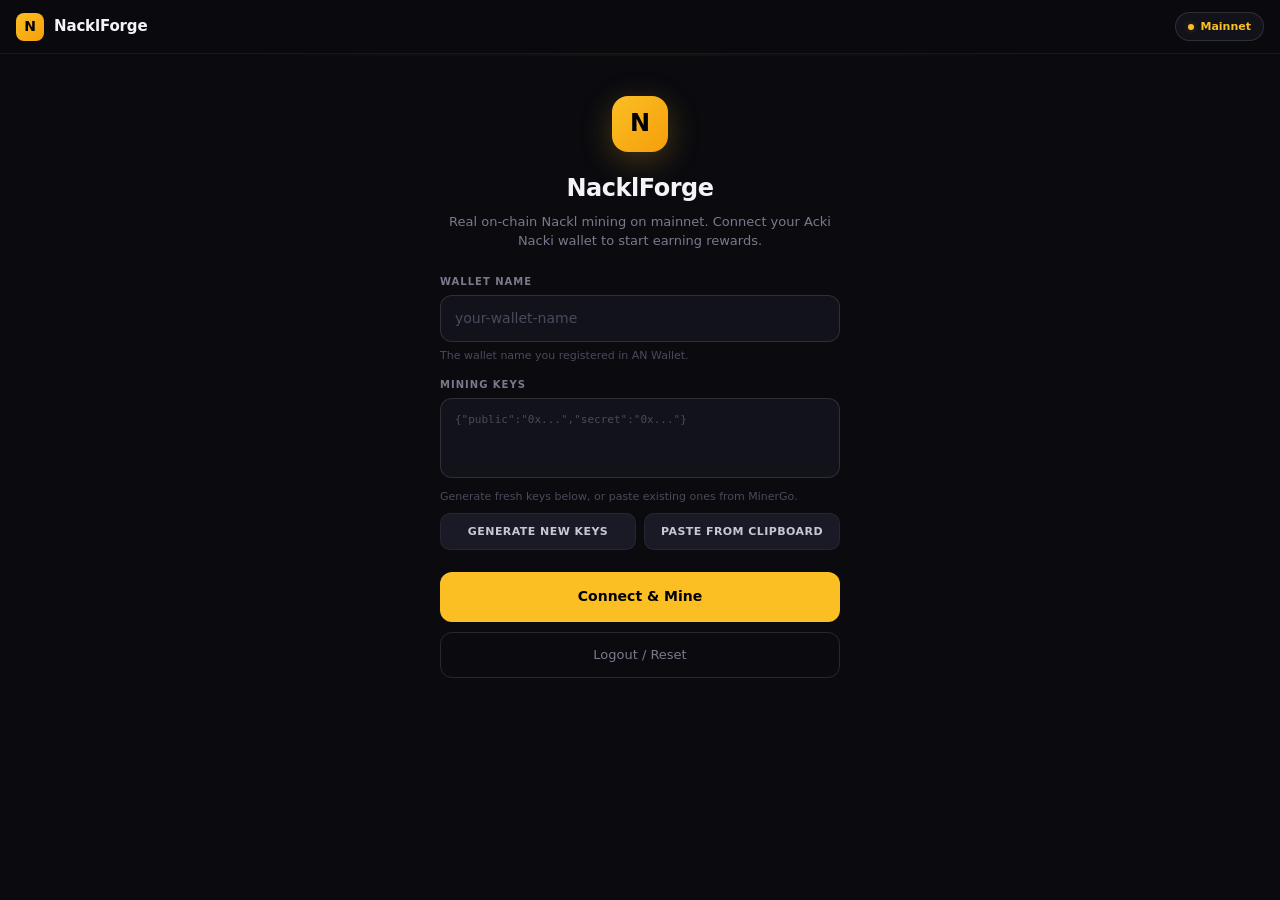
==== apk_src/assets/index.html @ c1b36e05 "93a80e02-2e5c-404c-8b2e-5132e2e7c478" ====
<!doctype html>
<html lang="en">
<head>
<meta charset="utf-8">
<meta name="viewport" content="width=device-width,initial-scale=1,maximum-scale=1,user-scalable=no,viewport-fit=cover">
<meta name="theme-color" content="#0a0a0f">
<meta name="color-scheme" content="dark">
<title>NacklForge</title>
<style>
*{margin:0;padding:0;box-sizing:border-box;-webkit-tap-highlight-color:transparent}
:root{
--bg:#0a0a0f;--elev:#12121a;--elev2:#1a1a26;
--bd:rgba(255,255,255,.06);--bd2:rgba(255,255,255,.12);
--fg:#f4f4f8;--fg2:#c8c8d4;--mt:#7a7a8c;--dim:#4a4a5c;
--ac:#fbbf24;--acg:rgba(251,191,36,.25);
--ok:#34d399;--okg:rgba(52,211,153,.25);
--err:#f87171;--inf:#60a5fa
}
html,body{background:var(--bg);color:var(--fg);font:14px/1.4 -apple-system,BlinkMacSystemFont,"SF Pro Display","Segoe UI",system-ui,sans-serif;min-height:100vh;-webkit-font-smoothing:antialiased;font-variant-numeric:tabular-nums;user-select:none;-webkit-user-select:none;overscroll-behavior:none}
body{background:radial-gradient(ellipse at top,rgba(251,191,36,.04) 0%,transparent 50%),var(--bg)}
button,input,textarea{font:inherit;color:inherit}
button{cursor:pointer;border:none;background:none}
.hdr{position:sticky;top:0;z-index:30;display:flex;align-items:center;justify-content:space-between;padding:max(env(safe-area-inset-top),12px) 16px 12px;background:rgba(10,10,15,.85);backdrop-filter:blur(20px);-webkit-backdrop-filter:blur(20px);border-bottom:1px solid var(--bd)}
.brand{display:flex;align-items:center;gap:10px}
.bm{width:28px;height:28px;border-radius:8px;background:linear-gradient(135deg,#fbbf24,#f59e0b);display:flex;align-items:center;justify-content:center;font-weight:800;color:#000;font-size:14px}
.bn{font-weight:600;font-size:15px;letter-spacing:-.01em}
.netpill{display:flex;align-items:center;gap:6px;padding:6px 12px;background:var(--elev);border:1px solid var(--bd2);border-radius:999px;font-size:11px;font-weight:600;color:var(--ac)}
.netpill::before{content:'';width:6px;height:6px;border-radius:50%;background:var(--ac);box-shadow:0 0 6px var(--acg)}
main{max-width:480px;margin:0 auto;padding:20px 16px 120px}
.card{background:var(--elev);border:1px solid var(--bd);border-radius:20px;padding:20px;margin-bottom:16px}
.lbl{font-size:10px;text-transform:uppercase;letter-spacing:.12em;color:var(--mt);font-weight:600;margin-bottom:8px}
.bal{display:flex;align-items:baseline;gap:6px}
.bv{font-size:40px;font-weight:700;letter-spacing:-.03em;line-height:1}
.bu{font-size:14px;color:var(--mt);font-weight:600}
.meta{display:flex;gap:16px;margin-top:14px}
.mi{display:flex;flex-direction:column;gap:2px}
.ml{color:var(--dim);font-size:9px;text-transform:uppercase;letter-spacing:.08em;font-weight:600}
.mv{color:var(--fg2);font-weight:600;font-size:12px}
.sc{display:flex;align-items:center;gap:16px}
.si{width:12px;height:12px;border-radius:50%;background:var(--dim);flex-shrink:0;position:relative}
.si.on{background:var(--ok);box-shadow:0 0 12px var(--okg)}
.si.on::after{content:'';position:absolute;inset:-4px;border-radius:50%;border:2px solid var(--ok);opacity:.4;animation:pulse 1.6s ease-out infinite}
.si.err{background:var(--err)}
@keyframes pulse{0%{transform:scale(.8);opacity:.6}100%{transform:scale(1.8);opacity:0}}
.st{flex:1}
.sl{font-size:10px;text-transform:uppercase;letter-spacing:.1em;color:var(--mt);font-weight:600}
.sd{font-size:14px;font-weight:600;margin-top:2px}
.ps{margin-bottom:16px}
.ps:last-child{margin-bottom:0}
.ph{display:flex;justify-content:space-between;align-items:baseline;margin-bottom:8px}
.pt{font-size:11px;font-weight:600;color:var(--fg2);text-transform:uppercase;letter-spacing:.06em}
.pv{font-size:11px;color:var(--mt);font-weight:500}
.pv b{color:var(--fg);font-weight:600}
.pb{height:6px;background:var(--elev2);border-radius:999px;overflow:hidden}
.pf{height:100%;border-radius:999px;transition:width .4s cubic-bezier(.4,0,.2,1);width:0%}
.pf.amber{background:linear-gradient(90deg,var(--ac),#f59e0b)}
.pf.green{background:linear-gradient(90deg,var(--ok),#10b981)}
.pf.blue{background:linear-gradient(90deg,var(--inf),#3b82f6)}
.ctl{display:flex;gap:10px}
.btn{flex:1;padding:16px;border-radius:14px;font-size:14px;font-weight:600;letter-spacing:.02em;transition:all .15s;text-align:center}
.btn-p{background:var(--ac);color:#000}
.btn-p:active{transform:scale(.97);background:#f59e0b}
.btn-p:disabled{background:var(--elev2);color:var(--dim);cursor:not-allowed}
.btn-d{background:rgba(248,113,113,.15);color:var(--err);border:1px solid rgba(248,113,113,.3)}
.btn-d:active{transform:scale(.97)}
.btn-g{background:var(--elev);color:var(--fg2);border:1px solid var(--bd2)}
.btn-g:active{transform:scale(.97);background:var(--elev2)}
.btn-g.on{background:rgba(96,165,250,.15);color:var(--inf);border-color:rgba(96,165,250,.3)}
.btn-g:disabled{opacity:.5;cursor:not-allowed}
.log{margin-top:16px}
.loghdr{display:flex;justify-content:space-between;align-items:center;margin-bottom:12px}
.logt{font-size:10px;text-transform:uppercase;letter-spacing:.1em;color:var(--mt);font-weight:600}
.logc{font-size:11px;color:var(--dim);padding:4px 8px}
.logl{max-height:180px;overflow-y:auto;font:11px/1.6 "SF Mono","JetBrains Mono",ui-monospace,monospace;-webkit-overflow-scrolling:touch}
.logl::-webkit-scrollbar{width:3px}
.logl::-webkit-scrollbar-thumb{background:var(--bd2);border-radius:2px}
.le{display:flex;gap:8px;padding:2px 0}
.lt{color:var(--dim);flex-shrink:0}
.lm{color:var(--fg2);word-break:break-word}
.lm.info{color:var(--inf)}
.lm.ok{color:var(--ok)}
.lm.warn{color:var(--ac)}
.lm.err{color:var(--err)}
.ov{position:fixed;left:0;right:0;bottom:0;top:56px;z-index:100;background:var(--bg);display:flex;align-items:flex-start;justify-content:center;padding:20px;overflow-y:auto}
.ov.hidden{display:none}
.ovc{width:100%;max-width:400px;padding:20px 0}
.ovl{width:56px;height:56px;border-radius:16px;background:linear-gradient(135deg,#fbbf24,#f59e0b);display:flex;align-items:center;justify-content:center;margin:0 auto 20px;font-weight:800;color:#000;font-size:24px;box-shadow:0 8px 32px var(--acg)}
.ovt{font-size:24px;font-weight:700;text-align:center;letter-spacing:-.02em;margin-bottom:6px}
.ovd{font-size:13px;color:var(--mt);text-align:center;line-height:1.5;margin-bottom:24px;padding:0 8px}
.f{margin-bottom:14px}
.fl{display:block;font-size:10px;text-transform:uppercase;letter-spacing:.1em;color:var(--mt);font-weight:600;margin-bottom:6px}
.fi{width:100%;background:var(--elev);border:1px solid var(--bd2);border-radius:12px;padding:13px 14px;color:var(--fg);font-size:14px;transition:border-color .2s}
.fi:focus{outline:none;border-color:var(--ac)}
.fi::placeholder{color:var(--dim)}
textarea.fi{min-height:80px;resize:none;font:11px/1.5 "SF Mono",ui-monospace,monospace}
.fh{font-size:11px;color:var(--dim);margin-top:6px;line-height:1.4}
.ka{display:flex;gap:8px;margin-top:8px}
.ka button{flex:1;padding:10px;background:var(--elev2);color:var(--fg2);border:1px solid var(--bd);border-radius:10px;font-size:11px;font-weight:600;text-transform:uppercase;letter-spacing:.04em}
.ka button:active{background:var(--elev)}
.bcn{width:100%;padding:15px;background:var(--ac);color:#000;border-radius:12px;font-size:14px;font-weight:600;margin-top:8px}
.bcn:active{transform:scale(.98)}
.bcn:disabled{background:var(--elev2);color:var(--dim)}
.bsn{width:100%;padding:13px;background:transparent;color:var(--mt);border:1px solid var(--bd2);border-radius:12px;font-size:13px;font-weight:500;margin-top:10px}
.bsn:active{background:var(--elev)}
.toast{position:fixed;bottom:110px;left:50%;transform:translateX(-50%);background:var(--elev2);border:1px solid var(--bd2);color:var(--fg);padding:12px 20px;border-radius:12px;font-size:13px;font-weight:500;z-index:200;box-shadow:0 8px 32px rgba(0,0,0,.5);animation:ti .3s ease-out,to .3s ease-in 2.7s forwards;max-width:90vw;text-align:center}
.toast.ok{border-color:rgba(52,211,153,.4);color:var(--ok)}
.toast.err{border-color:rgba(248,113,113,.4);color:var(--err)}
@keyframes ti{from{opacity:0;transform:translate(-50%,20px)}to{opacity:1;transform:translate(-50%,0)}}
@keyframes to{to{opacity:0;transform:translate(-50%,-20px)}}
.sp{display:inline-block;width:14px;height:14px;border:2px solid rgba(0,0,0,.2);border-top-color:#000;border-radius:50%;animation:spin .8s linear infinite;vertical-align:middle;margin-right:6px}
.sp.l{border-color:rgba(255,255,255,.2);border-top-color:var(--fg)}
@keyframes spin{to{transform:rotate(360deg)}}
.hidden{display:none!important}
.modal{position:fixed;inset:0;z-index:150;background:rgba(0,0,0,.7);backdrop-filter:blur(8px);-webkit-backdrop-filter:blur(8px);display:flex;align-items:center;justify-content:center;padding:20px}
.mc{background:var(--elev);border:1px solid var(--bd2);border-radius:20px;padding:24px;width:100%;max-width:360px;text-align:center}
.mt{font-size:18px;font-weight:700;margin-bottom:8px}
.md{font-size:13px;color:var(--mt);line-height:1.5;margin-bottom:16px}
.ml2{background:var(--elev2);border:1px dashed var(--bd2);border-radius:10px;padding:12px;font:10px/1.5 "SF Mono",ui-monospace,monospace;color:var(--fg2);word-break:break-all;margin-bottom:16px;max-height:100px;overflow-y:auto}
.ma{display:flex;gap:8px}
.ma button{flex:1;padding:12px;border-radius:10px;font-size:13px;font-weight:600}
.ma .p{background:var(--ac);color:#000}
.ma .s{background:var(--elev2);color:var(--fg2);border:1px solid var(--bd)}
</style>
</head>
<body>
<div class="hdr">
<div class="brand"><div class="bm">N</div><div class="bn">NacklForge</div></div>
<div class="netpill" id="netPill">Mainnet</div>
</div>
<main>
<div class="card">
<div class="lbl">Total Mined</div>
<div class="bal"><span class="bv" id="balV">0.0000</span><span class="bu">NACKL</span></div>
<div class="meta">
<div class="mi"><span class="ml">Pending</span><span class="mv" id="pendV">0.0000</span></div>
<div class="mi"><span class="ml">Lifetime</span><span class="mv" id="lifeV">0.0000</span></div>
<div class="mi"><span class="ml">Block</span><span class="mv" id="blkV">—</span></div>
</div>
</div>
<div class="card sc">
<div class="si" id="stI"></div>
<div class="st"><div class="sl" id="stL">Idle</div><div class="sd" id="stD">Not connected</div></div>
</div>
<div class="card">
<div class="ps"><div class="ph"><span class="pt">Current Epoch</span><span class="pv"><b id="epT">0</b> / 70 taps</span></div><div class="pb"><div class="pf amber" id="epB"></div></div></div>
<div class="ps"><div class="ph"><span class="pt">Sessions this epoch</span><span class="pv"><b id="ssC">0</b> / 10</span></div><div class="pb"><div class="pf blue" id="ssB"></div></div></div>
<div class="ps"><div class="ph"><span class="pt">Active session</span><span class="pv"><b id="ssT">0</b> / 7 taps</span></div><div class="pb"><div class="pf green" id="asB"></div></div></div>
</div>
<div class="ctl">
<button class="btn btn-p" id="startBtn">Start Mining</button>
<button class="btn btn-g" id="autoBtn">Auto Mine</button>
</div>
<div class="ctl" style="margin-top:10px">
<button class="btn btn-g" id="claimBtn" disabled>Claim Reward</button>
</div>
<div class="card log">
<div class="loghdr"><span class="logt">Activity Log</span><button class="logc" id="clearLogBtn">Clear</button></div>
<div class="logl" id="log"></div>
</div>
</main>
<div class="ov" id="ov">
<div class="ovc">
<div class="ovl">N</div>
<div class="ovt">NacklForge</div>
<div class="ovd">Real on-chain Nackl mining on mainnet. Connect your Acki Nacki wallet to start earning rewards.</div>
<div class="f">
<label class="fl">Wallet Name</label>
<input type="text" class="fi" id="walletIn" placeholder="your-wallet-name" autocomplete="off">
<div class="fh">The wallet name you registered in AN Wallet.</div>
</div>
<div class="f">
<label class="fl">Mining Keys</label>
<textarea class="fi" id="keysIn" placeholder='{"public":"0x...","secret":"0x..."}' autocomplete="off"></textarea>
<div class="fh">Generate fresh keys below, or paste existing ones from MinerGo.</div>
<div class="ka">
<button id="genKeysBtn">Generate New Keys</button>
<button id="pasteKeysBtn">Paste from Clipboard</button>
</div>
</div>
<button class="bcn" id="connectBtn">Connect &amp; Mine</button>
<button class="bsn" id="logoutBtn">Logout / Reset</button>
</div>
</div>
<div class="modal hidden" id="dlModal">
<div class="mc">
<div class="mt">Activate Mining Keys</div>
<div class="md">Open this deep link in AN Wallet to register your mining public key on-chain. After activation, mining will start automatically.</div>
<div class="ml2" id="dlUrl"></div>
<div class="ma">
<button class="s" id="dlSkip">Skip</button>
<button class="p" id="dlOpen">Open Link</button>
</div>
</div>
</div>
<script type="module">
import init,{Miner,gen_mining_keys,get_miner_address_by_wallet_name,ensure_mining_keys_propagated} from './bee_sdk.js';
const APP_ID='0x0000000000000000000000000000000000000000000000000000000000000010';
const ENDPOINTS=['https://mainnet-cf.ackinacki.org/','https://mainnet.ackinacki.org/'];
const MINING_SESSION_MS=15000,RESTART_DELAY=18000,TAPS_PER_SESSION=7,TAP_INTERVAL=2000,SESSIONS_PER_EPOCH=10,MAX_TAPS=70,EPOCH_COOLDOWN=60000,CHAIN_POLL=5000,EPOCH_WAIT=5000,CAN_START_POLL=1000,STUCK_MS=90000,REWARD_CD=120000,REWARD_EPOCHS=3;
let wasmReady=false,miner=null,wallet=null,addr=null,keys=null,desired=false,running=false,starting=false,auto=false,awaitSeed=false;
let life=0,pend=0,ssTaps=0,ssTarget=TAPS_PER_SESSION,ssEpoch=0,tapsEpoch=0,epoch5m='',lastChain=0,lastProg=0,lastReward=0,rewardInFlight=false,rewardEpochs=[],lastBlock=0,lastErr=null;
let tapTimers=[],endTimer=null,restartTimer=null,canStartTimer=null,chainTimer=null,epochTimer=null,startTimer=null;
const $=id=>document.getElementById(id);
const ov=$('ov'),walletIn=$('walletIn'),keysIn=$('keysIn'),connectBtn=$('connectBtn'),genKeysBtn=$('genKeysBtn'),pasteKeysBtn=$('pasteKeysBtn'),logoutBtn=$('logoutBtn');
const startBtn=$('startBtn'),autoBtn=$('autoBtn'),claimBtn=$('claimBtn'),clearLogBtn=$('clearLogBtn'),logEl=$('log');
const stI=$('stI'),stL=$('stL'),stD=$('stD'),balV=$('balV'),pendV=$('pendV'),lifeV=$('lifeV'),blkV=$('blkV');
const epT=$('epT'),epB=$('epB'),ssC=$('ssC'),ssB=$('ssB'),ssTEl=$('ssT'),asB=$('asB');
const dlModal=$('dlModal'),dlUrl=$('dlUrl'),dlSkip=$('dlSkip'),dlOpen=$('dlOpen');
function log(t,m){const tm=new Date().toTimeString().slice(0,8);const e=document.createElement('div');e.className='le';e.innerHTML=`<span class="lt">${tm}</span><span class="lm ${t}">${m.replace(/[&<>"']/g,c=>({'&':'&amp;','<':'&lt;','>':'&gt;','"':'&quot;',"'":'&#39;'}[c]))}</span>`;logEl.insertBefore(e,logEl.firstChild);while(logEl.children.length>80)logEl.removeChild(logEl.lastChild);try{if(window.AndroidBridge)window.AndroidBridge.onLog(t,m)}catch(_){}}
function toast(m,t=''){const e=document.createElement('div');e.className='toast '+t;e.textContent=m;document.body.appendChild(e);setTimeout(()=>e.remove(),3000)}
function setStatus(s,d){
stI.className='si';
if(s==='mining'){stI.classList.add('on');stL.textContent='Mining';stD.textContent=d||`Session ${ssEpoch+1} of ${SESSIONS_PER_EPOCH} · ${ssTaps}/${ssTarget} taps`;startBtn.textContent='Stop Mining';startBtn.className='btn btn-d'}
else if(s==='waiting'){stI.classList.add('on');stL.textContent='Waiting';stD.textContent=d||'Waiting for next epoch window';startBtn.textContent='Mining...';startBtn.className='btn btn-g';startBtn.disabled=true}
else if(s==='starting'){stL.textContent='Starting';stD.textContent=d||'Initializing mining session...';startBtn.textContent='Starting...';startBtn.className='btn btn-g';startBtn.disabled=true}
else if(s==='error'){stI.classList.add('err');stL.textContent='Error';stD.textContent=d||'Mining error occurred';startBtn.textContent='Retry';startBtn.className='btn btn-p';startBtn.disabled=false}
else{stL.textContent='Idle';stD.textContent=d||'Ready to mine';startBtn.textContent='Start Mining';startBtn.className='btn btn-p';startBtn.disabled=false}
}
function updateUI(){
const tot=life+pend;balV.textContent=tot.toFixed(4);pendV.textContent=pend.toFixed(4);lifeV.textContent=life.toFixed(4);
blkV.textContent=lastBlock?`#${lastBlock.toLocaleString()}`:'—';
epT.textContent=tapsEpoch;epB.style.width=`${Math.min(100,tapsEpoch/MAX_TAPS*100)}%`;
ssC.textContent=ssEpoch;ssB.style.width=`${Math.min(100,ssEpoch/SESSIONS_PER_EPOCH*100)}%`;
ssTEl.textContent=ssTaps;asB.style.width=`${Math.min(100,ssTaps/ssTarget*100)}%`;
claimBtn.disabled=pend<=0||rewardInFlight;
claimBtn.textContent=pend>0?`Claim ${pend.toFixed(4)} NACKL`:'No Reward Yet';
autoBtn.classList.toggle('on',auto);
if(running)setStatus('mining');else if(starting)setStatus('starting');else if(desired&&(awaitSeed||epochTimer))setStatus('waiting');else if(lastErr)setStatus('error',lastErr);else if(desired)setStatus('waiting','Preparing next session...');else setStatus('idle');
}
async function ensureWasm(){if(wasmReady)return true;try{log('info','Loading bee_sdk WASM...');await init({module_or_path:'./bee_sdk_bg.wasm'});wasmReady=true;log('ok','WASM bee_sdk loaded — real on-chain mining enabled');return true}catch(e){const m=e&&e.message?e.message:String(e);log('err',`WASM load failed: ${m}`);lastErr=m;return false}}
function saveAccount(){try{const d=JSON.stringify({wallet,keys,life});if(window.AndroidBridge&&window.AndroidBridge.saveAccount)window.AndroidBridge.saveAccount(d);else localStorage.setItem('nacklforge_account',d)}catch(_){}}
function loadAccount(){try{let r=null;if(window.AndroidBridge&&window.AndroidBridge.loadAccount)r=window.AndroidBridge.loadAccount();else r=localStorage.getItem('nacklforge_account');return r?JSON.parse(r):null}catch(_){return null}}
function clearAccount(){try{if(window.AndroidBridge&&window.AndroidBridge.clearAccount)window.AndroidBridge.clearAccount();else localStorage.removeItem('nacklforge_account')}catch(_){}}
function umsg(e){const t=e&&e.message?e.message:String(e);if(/pool timed out|open connection/i.test(t))return'Network timeout — retrying';if(/memory access out of bounds|RuntimeError/i.test(t))return'WASM memory error';if(/FnOnce called more than once/i.test(t))return'WASM callback error';if(/Invalid ABI|Decode message body/i.test(t))return'ABI decode error';return t.slice(0,200)}
function clearTimers(){tapTimers.forEach(t=>clearTimeout(t));tapTimers=[];if(endTimer)clearTimeout(endTimer);if(restartTimer)clearTimeout(restartTimer);if(canStartTimer)clearTimeout(canStartTimer);if(chainTimer)clearTimeout(chainTimer);if(epochTimer)clearTimeout(epochTimer);if(startTimer)clearTimeout(startTimer);endTimer=restartTimer=canStartTimer=chainTimer=epochTimer=startTimer=null;running=false;starting=false;awaitSeed=false}
function pumpTap(){if(!running)return;if(ssTaps>=ssTarget)return;if(tapsEpoch>=MAX_TAPS)return;try{if(miner)miner.add_tap(1,1);ssTaps+=1;tapsEpoch=Math.min(MAX_TAPS,tapsEpoch+1);lastProg=Date.now();pend+=0.0072;log('info',`Tap ${ssTaps}/${ssTarget} · epoch ${tapsEpoch}/${MAX_TAPS}`);updateUI()}catch(e){const m=umsg(e);if(/No running workers/i.test(m)){clearTimers();return}log('err',m)}}
function scheduleTaps(){if(!running)return;const rem=Math.max(0,MAX_TAPS-tapsEpoch);const tgt=Math.min(TAPS_PER_SESSION,rem);ssTarget=tgt;for(let i=0;i<tgt;i++)tapTimers.push(setTimeout(pumpTap,i*TAP_INTERVAL));updateUI()}
function resetEpoch(e){epoch5m=e||epoch5m;ssEpoch=0;tapsEpoch=0;lastProg=Date.now();log('info',`New epoch started: ${epoch5m.slice(-10)}`);updateUI()}
async function fetchChain(){if(!miner)return null;try{const d=await miner.get_miner_data();const ne=d&&d.epoch_5m_start!==undefined?d.epoch_5m_start.toString():'';const ct=d&&d.tap_sum_5m!==undefined?Number(d.tap_sum_5m.toString()):0;if(epoch5m&&ne&&ne!==epoch5m)resetEpoch(ne);else if(ne&&!epoch5m)epoch5m=ne;if(Number.isFinite(ct)){tapsEpoch=Math.min(MAX_TAPS,Math.max(0,ct));ssEpoch=Math.max(ssEpoch,Math.min(SESSIONS_PER_EPOCH,Math.floor(tapsEpoch/TAPS_PER_SESSION)))}lastChain=Date.now();if(!lastProg)lastProg=lastChain;if(ne){rewardEpochs=rewardEpochs||[];if(!rewardEpochs.includes(ne))rewardEpochs.push(ne);if(rewardEpochs.length>=REWARD_EPOCHS&&!rewardInFlight)requestReward('epoch_threshold')}updateUI();maybeRecover();return d}catch(e){log('err',`Chain poll failed: ${umsg(e)}`);return null}}
async function fetchBlock(){if(!miner)return;try{const b=await miner.get_current_block();if(b&&b.seq_no!==undefined){lastBlock=Number(b.seq_no);updateUI()}}catch(_){}}
function requestReward(reason){if(rewardInFlight)return false;const now=Date.now();if(lastReward&&now-lastReward<REWARD_CD)return false;rewardInFlight=true;lastReward=now;const amt=pend;log('info',`Claiming ${amt.toFixed(4)} NACKL (${reason})...`);updateUI();const fin=()=>{life+=amt;pend=0;rewardEpochs=[];rewardInFlight=false;log('ok',`Claimed ${amt.toFixed(4)} NACKL`);toast(`+${amt.toFixed(4)} NACKL claimed`,'ok');saveAccount();updateUI();fetchChain().finally(()=>{if(desired&&!running&&!starting)scheduleStart(0)})};if(miner)miner.get_reward().then(fin).catch(e=>{log('err',`Claim failed: ${umsg(e)}`);rewardInFlight=false;updateUI()});else setTimeout(fin,300);return true}
function maybeRecover(){if(!desired||running)return;if(tapsEpoch<=0)return;const lp=lastProg||lastChain||Date.now();if(Date.now()-lp<STUCK_MS)return;requestReward(tapsEpoch>=MAX_TAPS?'stuck_full_epoch':'stuck_taps')}
function scheduleChainPoll(){if(!desired||running||epochTimer)return;if(chainTimer)clearTimeout(chainTimer);chainTimer=setTimeout(async()=>{chainTimer=null;await fetchChain();await fetchBlock();scheduleChainPoll()},CHAIN_POLL)}
function scheduleStart(delay){if(!desired)return;if(running||starting||startTimer||canStartTimer||restartTimer)return;startTimer=setTimeout(()=>{startTimer=null;startMining().catch(e=>log('err',umsg(e)))},Math.max(0,delay))}
function scheduleEpochWait(reason){if(!desired||running||epochTimer)return;if(restartTimer)clearTimeout(restartTimer);restartTimer=null;log('info',`Epoch ${reason} — waiting ${EPOCH_WAIT}ms for new epoch...`);epochTimer=setTimeout(async()=>{epochTimer=null;const prev=epoch5m;const d=await fetchChain();if(!desired)return;const next=d?.epoch_5m_start?d.epoch_5m_start.toString():epoch5m||'';if(prev&&next&&prev!==next){resetEpoch(next||prev);startMining().catch(e=>log('err',umsg(e)));return}scheduleEpochWait(reason)},EPOCH_WAIT)}
function scheduleNext(delay){if(!desired)return;if(ssEpoch>=SESSIONS_PER_EPOCH||tapsEpoch>=MAX_TAPS){scheduleEpochWait('full');return}if(restartTimer)clearTimeout(restartTimer);restartTimer=setTimeout(()=>{restartTimer=null;startMining().catch(e=>log('err',umsg(e)))},delay);log('info',`Next session in ${(delay/1000).toFixed(0)}s`);updateUI()}
function completeSession(status,actual){const tgt=ssTarget;ssEpoch+=1;log('ok',`Session ${status} — ${actual}/${tgt} taps · epoch ${ssEpoch}/${SESSIONS_PER_EPOCH}`);clearTimers();fetchChain().finally(()=>{if(!desired)return;if(ssEpoch>=SESSIONS_PER_EPOCH||tapsEpoch>=MAX_TAPS)scheduleNext(EPOCH_COOLDOWN);else scheduleNext(RESTART_DELAY)});updateUI()}
async function startMining(){if(!desired)return;if(running||starting)return;if(epochTimer)return;if(!lastChain||Date.now()-lastChain>EPOCH_WAIT-500)await fetchChain();if(ssEpoch>=SESSIONS_PER_EPOCH||tapsEpoch>=MAX_TAPS){scheduleEpochWait('full');return}ssTaps=0;ssTarget=TAPS_PER_SESSION;starting=true;lastErr=null;updateUI();try{if(miner){if(!miner.can_start()){log('info','Waiting for seed from chain...');starting=false;awaitSeed=true;updateUI();canStartTimer=setTimeout(()=>{canStartTimer=null;awaitSeed=false;startMining().catch(e=>log('err',umsg(e)))},CAN_START_POLL);return}miner.start(MINING_SESSION_MS,raw=>{let ev=raw;try{ev=typeof raw==='string'?JSON.parse(raw):raw}catch(_){}if(ev&&(ev.ok===false||ev.error)){log('err',umsg(ev.error||ev));completeSession('error',ssTaps);return}const k=ev&&ev.action?ev.action:(ev&&ev.event?ev.event:'callback');const st=ev&&ev.data?ev.data.status:null;if(k==='status_updated'&&st==='computing')log('info','Worker: computing PoW...');else if(k==='status_updated'&&st==='submitting')log('info','Worker: submitting to chain...');else if(k==='status_updated'&&(st==='finished'||st==='removed'))completeSession(st,ssTaps);else if(k==='session_accepted')completeSession('accepted',ssTaps)})}running=true;starting=false;scheduleTaps();log('ok',`Mining session started — target ${ssTarget} taps`);if(endTimer)clearTimeout(endTimer);endTimer=setTimeout(()=>{if(running)completeSession('finished',ssTaps)},MINING_SESSION_MS);updateUI()}catch(e){starting=false;lastErr=umsg(e);log('err',lastErr);updateUI();throw e}}
function stopMining(){desired=false;auto=false;clearTimers();if(miner)try{miner.stop()}catch(_){}log('info','Mining stopped');updateUI()}
async function handleConnect(){
const w=walletIn.value.trim(),kRaw=keysIn.value.trim();
if(!w){walletIn.focus();toast('Enter wallet name','err');return}
if(!kRaw){keysIn.focus();toast('Enter mining keys','err');return}
let k;try{k=JSON.parse(kRaw)}catch(e){toast('Invalid keys JSON','err');return}
if(!k.public||!k.secret){toast('Keys need public + secret fields','err');return}
connectBtn.disabled=true;connectBtn.innerHTML='<span class="sp"></span>Loading WASM...';
const ok=await ensureWasm();
if(!ok){toast('WASM failed to load','err');connectBtn.disabled=false;connectBtn.textContent='Connect & Mine';return}
connectBtn.innerHTML='<span class="sp"></span>Resolving miner address...';
try{const cfg={network:{endpoints:ENDPOINTS}};addr=await get_miner_address_by_wallet_name({client_config:cfg,wallet_name:w});log('ok',`Miner address resolved: ${addr.slice(0,12)}...${addr.slice(-6)}`)}
catch(e){toast('Wallet not found on mainnet','err');log('err',`Address resolve failed: ${umsg(e)}`);connectBtn.disabled=false;connectBtn.textContent='Connect & Mine';return}
connectBtn.innerHTML='<span class="sp"></span>Creating miner instance...';
try{miner=await Miner.new(ENDPOINTS,APP_ID,addr,k.public,k.secret);wallet=w;keys=k;log('ok','Miner connected on mainnet');
connectBtn.innerHTML='<span class="sp"></span>Verifying keys on-chain...';
try{await ensure_mining_keys_propagated({client_config:{network:{endpoints:ENDPOINTS}},miner_address:addr,app_id:APP_ID,expected_owner_public:k.public,max_attempts:5,interval_ms:1000});log('ok','Mining keys verified on-chain');finishConnect()}
catch(e){log('warn','Keys not propagated yet — showing deep link for activation');showDeepLink(k.deep_link||`https://links.gosh.sh/deeplinks/wallet/v2/set-mining-key?pubkey=${k.public}&app_id=${APP_ID}`);connectBtn.disabled=false;connectBtn.textContent='Connect & Mine'}}
catch(e){toast('Miner init failed','err');log('err',`Miner.new failed: ${umsg(e)}`);connectBtn.disabled=false;connectBtn.textContent='Connect & Mine'}
}
function showDeepLink(link){dlUrl.textContent=link;dlModal.classList.remove('hidden');dlOpen.onclick=()=>{try{window.open(link,'_blank')}catch(_){}};dlSkip.onclick=()=>{dlModal.classList.add('hidden');finishConnect()}}
function finishConnect(){ov.classList.add('hidden');dlModal.classList.add('hidden');saveAccount();toast('Connected on mainnet','ok');desired=true;scheduleChainPoll();scheduleStart(500);updateUI()}
async function handleGenKeys(){genKeysBtn.disabled=true;genKeysBtn.innerHTML='<span class="sp l"></span>Generating...';const ok=await ensureWasm();if(!ok){toast('WASM failed','err');genKeysBtn.disabled=false;genKeysBtn.textContent='Generate New Keys';return}try{const k=await gen_mining_keys(APP_ID);keysIn.value=JSON.stringify({public:k.public,secret:k.secret,deep_link:k.deep_link},null,2);log('ok',`Generated new mining keys (pub: ${k.public.slice(0,12)}...)`);toast('Keys generated — paste your wallet name above','ok')}catch(e){toast(`Key generation failed: ${umsg(e)}`,'err');log('err',`gen_mining_keys: ${umsg(e)}`)}genKeysBtn.disabled=false;genKeysBtn.textContent='Generate New Keys'}
async function handlePasteKeys(){try{const t=await navigator.clipboard.readText();if(t){keysIn.value=t.trim();toast('Pasted from clipboard','ok')}else toast('Clipboard is empty','err')}catch(e){toast('Clipboard access denied','err')}}
function toggleAuto(){auto=!auto;if(auto){log('info','Auto-mine enabled — will mine across epochs and auto-claim rewards');if(!desired){desired=true;scheduleChainPoll();scheduleStart(0)}}else{log('info','Auto-mine disabled — current session will complete, no new sessions started');desired=false;if(epochTimer){clearTimeout(epochTimer);epochTimer=null}if(restartTimer){clearTimeout(restartTimer);restartTimer=null}}updateUI()}
startBtn.addEventListener('click',()=>{if(running||starting)stopMining();else{desired=true;scheduleChainPoll();startMining().catch(e=>{lastErr=umsg(e);log('err',lastErr);updateUI()})}});
autoBtn.addEventListener('click',toggleAuto);
claimBtn.addEventListener('click',()=>{if(pend<=0)return;requestReward('manual')});
clearLogBtn.addEventListener('click',()=>{logEl.innerHTML=''});
connectBtn.addEventListener('click',handleConnect);
genKeysBtn.addEventListener('click',handleGenKeys);
pasteKeysBtn.addEventListener('click',handlePasteKeys);
logoutBtn.addEventListener('click',()=>{if(!confirm('Logout and clear stored account? Mining keys will be removed from this device.'))return;stopMining();miner=null;wallet=null;addr=null;keys=null;life=0;pend=0;clearAccount();walletIn.value='';keysIn.value='';ov.classList.remove('hidden');log('info','Logged out — account data cleared');updateUI()});
(async()=>{const saved=loadAccount();if(saved&&saved.wallet&&saved.keys){walletIn.value=saved.wallet;keysIn.value=JSON.stringify(saved.keys);if(saved.life)life=saved.life;log('info',`Restoring session for ${saved.wallet}...`);handleConnect()}updateUI()})();
setInterval(()=>{if(desired||running||starting)updateUI()},1000);
log('info','NacklForge ready. Connect your wallet to start mining.');
</script>
</body>
</html>
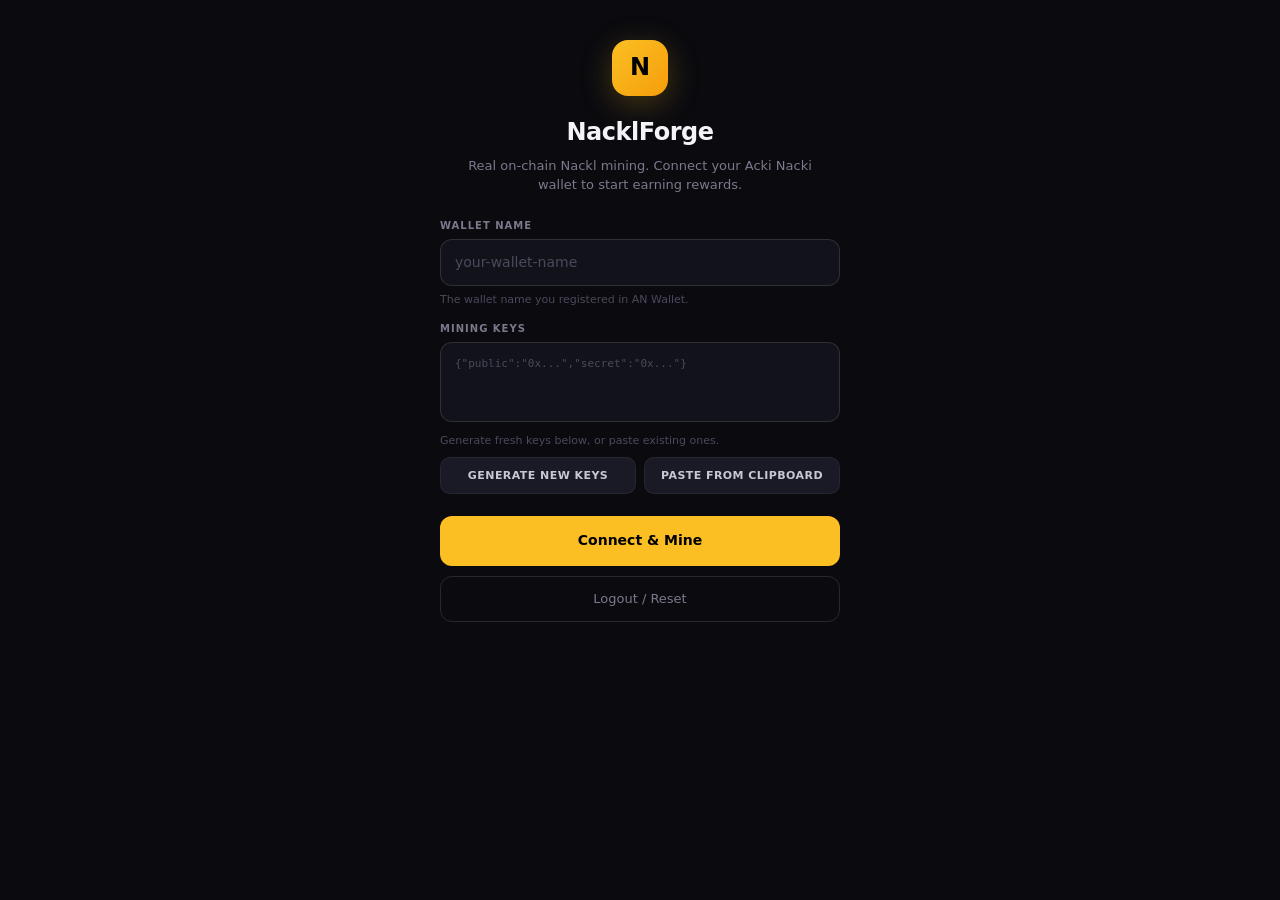
==== commit 4d6a9501: "bd6473ea-01d7-4cec-86b9-c428ac0a7da7" ====
--- a/apk_src/assets/index.html
+++ b/apk_src/assets/index.html
@@ -20,14 +20,16 @@
 body{background:radial-gradient(ellipse at top,rgba(251,191,36,.04) 0%,transparent 50%),var(--bg)}
 button,input,textarea{font:inherit;color:inherit}
 button{cursor:pointer;border:none;background:none}
-.hdr{position:sticky;top:0;z-index:30;display:flex;align-items:center;justify-content:space-between;padding:max(env(safe-area-inset-top),12px) 16px 12px;background:rgba(10,10,15,.85);backdrop-filter:blur(20px);-webkit-backdrop-filter:blur(20px);border-bottom:1px solid var(--bd)}
+.hdr{position:sticky;top:0;z-index:30;display:flex;align-items:center;justify-content:space-between;padding:8px 16px;padding-top:max(8px,env(safe-area-inset-top));background:rgba(10,10,15,.92);backdrop-filter:blur(20px);-webkit-backdrop-filter:blur(20px);border-bottom:1px solid var(--bd)}
 .brand{display:flex;align-items:center;gap:10px}
-.bm{width:28px;height:28px;border-radius:8px;background:linear-gradient(135deg,#fbbf24,#f59e0b);display:flex;align-items:center;justify-content:center;font-weight:800;color:#000;font-size:14px}
+.bm{width:30px;height:30px;border-radius:9px;background:linear-gradient(135deg,#fbbf24,#f59e0b);display:flex;align-items:center;justify-content:center;font-weight:800;color:#000;font-size:15px;box-shadow:0 0 12px var(--acg)}
 .bn{font-weight:600;font-size:15px;letter-spacing:-.01em}
-.netpill{display:flex;align-items:center;gap:6px;padding:6px 12px;background:var(--elev);border:1px solid var(--bd2);border-radius:999px;font-size:11px;font-weight:600;color:var(--ac)}
-.netpill::before{content:'';width:6px;height:6px;border-radius:50%;background:var(--ac);box-shadow:0 0 6px var(--acg)}
-main{max-width:480px;margin:0 auto;padding:20px 16px 120px}
-.card{background:var(--elev);border:1px solid var(--bd);border-radius:20px;padding:20px;margin-bottom:16px}
+.hdr-status{display:flex;align-items:center;gap:6px;padding:6px 12px;background:var(--elev);border:1px solid var(--bd2);border-radius:999px;font-size:11px;font-weight:600;color:var(--mt)}
+.hdr-status.on{color:var(--ok);border-color:rgba(52,211,153,.3)}
+.hdr-status::before{content:'';width:6px;height:6px;border-radius:50%;background:var(--dim)}
+.hdr-status.on::before{background:var(--ok);box-shadow:0 0 6px var(--okg)}
+main{max-width:480px;margin:0 auto;padding:16px 16px 120px}
+.card{background:var(--elev);border:1px solid var(--bd);border-radius:20px;padding:20px;margin-bottom:14px}
 .lbl{font-size:10px;text-transform:uppercase;letter-spacing:.12em;color:var(--mt);font-weight:600;margin-bottom:8px}
 .bal{display:flex;align-items:baseline;gap:6px}
 .bv{font-size:40px;font-weight:700;letter-spacing:-.03em;line-height:1}
@@ -67,11 +69,11 @@
 .btn-g:active{transform:scale(.97);background:var(--elev2)}
 .btn-g.on{background:rgba(96,165,250,.15);color:var(--inf);border-color:rgba(96,165,250,.3)}
 .btn-g:disabled{opacity:.5;cursor:not-allowed}
-.log{margin-top:16px}
+.log{margin-top:14px}
 .loghdr{display:flex;justify-content:space-between;align-items:center;margin-bottom:12px}
 .logt{font-size:10px;text-transform:uppercase;letter-spacing:.1em;color:var(--mt);font-weight:600}
 .logc{font-size:11px;color:var(--dim);padding:4px 8px}
-.logl{max-height:180px;overflow-y:auto;font:11px/1.6 "SF Mono","JetBrains Mono",ui-monospace,monospace;-webkit-overflow-scrolling:touch}
+.logl{max-height:160px;overflow-y:auto;font:11px/1.6 "SF Mono","JetBrains Mono",ui-monospace,monospace;-webkit-overflow-scrolling:touch}
 .logl::-webkit-scrollbar{width:3px}
 .logl::-webkit-scrollbar-thumb{background:var(--bd2);border-radius:2px}
 .le{display:flex;gap:8px;padding:2px 0}
@@ -81,7 +83,7 @@
 .lm.ok{color:var(--ok)}
 .lm.warn{color:var(--ac)}
 .lm.err{color:var(--err)}
-.ov{position:fixed;left:0;right:0;bottom:0;top:56px;z-index:100;background:var(--bg);display:flex;align-items:flex-start;justify-content:center;padding:20px;overflow-y:auto}
+.ov{position:fixed;left:0;right:0;bottom:0;top:0;z-index:100;background:var(--bg);display:flex;align-items:flex-start;justify-content:center;padding:max(env(safe-area-inset-top),20px) 20px 20px;overflow-y:auto}
 .ov.hidden{display:none}
 .ovc{width:100%;max-width:400px;padding:20px 0}
 .ovl{width:56px;height:56px;border-radius:16px;background:linear-gradient(135deg,#fbbf24,#f59e0b);display:flex;align-items:center;justify-content:center;margin:0 auto 20px;font-weight:800;color:#000;font-size:24px;box-shadow:0 8px 32px var(--acg)}
@@ -125,7 +127,7 @@
 <body>
 <div class="hdr">
 <div class="brand"><div class="bm">N</div><div class="bn">NacklForge</div></div>
-<div class="netpill" id="netPill">Mainnet</div>
+<div class="hdr-status" id="hdrStatus">Idle</div>
 </div>
 <main>
 <div class="card">
@@ -162,7 +164,7 @@
 <div class="ovc">
 <div class="ovl">N</div>
 <div class="ovt">NacklForge</div>
-<div class="ovd">Real on-chain Nackl mining on mainnet. Connect your Acki Nacki wallet to start earning rewards.</div>
+<div class="ovd">Real on-chain Nackl mining. Connect your Acki Nacki wallet to start earning rewards.</div>
 <div class="f">
 <label class="fl">Wallet Name</label>
 <input type="text" class="fi" id="walletIn" placeholder="your-wallet-name" autocomplete="off">
@@ -171,7 +173,7 @@
 <div class="f">
 <label class="fl">Mining Keys</label>
 <textarea class="fi" id="keysIn" placeholder='{"public":"0x...","secret":"0x..."}' autocomplete="off"></textarea>
-<div class="fh">Generate fresh keys below, or paste existing ones from MinerGo.</div>
+<div class="fh">Generate fresh keys below, or paste existing ones.</div>
 <div class="ka">
 <button id="genKeysBtn">Generate New Keys</button>
 <button id="pasteKeysBtn">Paste from Clipboard</button>
@@ -203,18 +205,21 @@
 const $=id=>document.getElementById(id);
 const ov=$('ov'),walletIn=$('walletIn'),keysIn=$('keysIn'),connectBtn=$('connectBtn'),genKeysBtn=$('genKeysBtn'),pasteKeysBtn=$('pasteKeysBtn'),logoutBtn=$('logoutBtn');
 const startBtn=$('startBtn'),autoBtn=$('autoBtn'),claimBtn=$('claimBtn'),clearLogBtn=$('clearLogBtn'),logEl=$('log');
-const stI=$('stI'),stL=$('stL'),stD=$('stD'),balV=$('balV'),pendV=$('pendV'),lifeV=$('lifeV'),blkV=$('blkV');
+const stI=$('stI'),stL=$('stL'),stD=$('stD'),balV=$('balV'),pendV=$('pendV'),lifeV=$('lifeV'),blkV=$('blkV'),hdrStatus=$('hdrStatus');
 const epT=$('epT'),epB=$('epB'),ssC=$('ssC'),ssB=$('ssB'),ssTEl=$('ssT'),asB=$('asB');
 const dlModal=$('dlModal'),dlUrl=$('dlUrl'),dlSkip=$('dlSkip'),dlOpen=$('dlOpen');
 function log(t,m){const tm=new Date().toTimeString().slice(0,8);const e=document.createElement('div');e.className='le';e.innerHTML=`<span class="lt">${tm}</span><span class="lm ${t}">${m.replace(/[&<>"']/g,c=>({'&':'&amp;','<':'&lt;','>':'&gt;','"':'&quot;',"'":'&#39;'}[c]))}</span>`;logEl.insertBefore(e,logEl.firstChild);while(logEl.children.length>80)logEl.removeChild(logEl.lastChild);try{if(window.AndroidBridge)window.AndroidBridge.onLog(t,m)}catch(_){}}
 function toast(m,t=''){const e=document.createElement('div');e.className='toast '+t;e.textContent=m;document.body.appendChild(e);setTimeout(()=>e.remove(),3000)}
 function setStatus(s,d){
 stI.className='si';
-if(s==='mining'){stI.classList.add('on');stL.textContent='Mining';stD.textContent=d||`Session ${ssEpoch+1} of ${SESSIONS_PER_EPOCH} · ${ssTaps}/${ssTarget} taps`;startBtn.textContent='Stop Mining';startBtn.className='btn btn-d'}
-else if(s==='waiting'){stI.classList.add('on');stL.textContent='Waiting';stD.textContent=d||'Waiting for next epoch window';startBtn.textContent='Mining...';startBtn.className='btn btn-g';startBtn.disabled=true}
-else if(s==='starting'){stL.textContent='Starting';stD.textContent=d||'Initializing mining session...';startBtn.textContent='Starting...';startBtn.className='btn btn-g';startBtn.disabled=true}
-else if(s==='error'){stI.classList.add('err');stL.textContent='Error';stD.textContent=d||'Mining error occurred';startBtn.textContent='Retry';startBtn.className='btn btn-p';startBtn.disabled=false}
-else{stL.textContent='Idle';stD.textContent=d||'Ready to mine';startBtn.textContent='Start Mining';startBtn.className='btn btn-p';startBtn.disabled=false}
+let hdr='Idle';
+if(s==='mining'){stI.classList.add('on');stL.textContent='Mining';stD.textContent=d||`Session ${ssEpoch+1} of ${SESSIONS_PER_EPOCH} · ${ssTaps}/${ssTarget} taps`;startBtn.textContent='Stop Mining';startBtn.className='btn btn-d';hdr='Mining'}
+else if(s==='waiting'){stI.classList.add('on');stL.textContent='Waiting';stD.textContent=d||'Waiting for next epoch window';startBtn.textContent='Mining...';startBtn.className='btn btn-g';startBtn.disabled=true;hdr='Waiting'}
+else if(s==='starting'){stL.textContent='Starting';stD.textContent=d||'Initializing mining session...';startBtn.textContent='Starting...';startBtn.className='btn btn-g';startBtn.disabled=true;hdr='Starting'}
+else if(s==='error'){stI.classList.add('err');stL.textContent='Error';stD.textContent=d||'Mining error occurred';startBtn.textContent='Retry';startBtn.className='btn btn-p';startBtn.disabled=false;hdr='Error'}
+else{stL.textContent='Idle';stD.textContent=d||'Ready to mine';startBtn.textContent='Start Mining';startBtn.className='btn btn-p';startBtn.disabled=false;hdr='Idle'}
+hdrStatus.textContent=hdr;
+hdrStatus.classList.toggle('on',s==='mining'||s==='waiting'||s==='starting');
 }
 function updateUI(){
 const tot=life+pend;balV.textContent=tot.toFixed(4);pendV.textContent=pend.toFixed(4);lifeV.textContent=life.toFixed(4);
@@ -258,17 +263,19 @@
 if(!ok){toast('WASM failed to load','err');connectBtn.disabled=false;connectBtn.textContent='Connect & Mine';return}
 connectBtn.innerHTML='<span class="sp"></span>Resolving miner address...';
 try{const cfg={network:{endpoints:ENDPOINTS}};addr=await get_miner_address_by_wallet_name({client_config:cfg,wallet_name:w});log('ok',`Miner address resolved: ${addr.slice(0,12)}...${addr.slice(-6)}`)}
-catch(e){toast('Wallet not found on mainnet','err');log('err',`Address resolve failed: ${umsg(e)}`);connectBtn.disabled=false;connectBtn.textContent='Connect & Mine';return}
+catch(e){toast('Wallet not found','err');log('err',`Address resolve failed: ${umsg(e)}`);connectBtn.disabled=false;connectBtn.textContent='Connect & Mine';return}
 connectBtn.innerHTML='<span class="sp"></span>Creating miner instance...';
-try{miner=await Miner.new(ENDPOINTS,APP_ID,addr,k.public,k.secret);wallet=w;keys=k;log('ok','Miner connected on mainnet');
+try{
+miner=await Miner.new(ENDPOINTS,APP_ID,addr,k.public,k.secret);
+wallet=w;keys=k;log('ok','Miner connected');
 connectBtn.innerHTML='<span class="sp"></span>Verifying keys on-chain...';
 try{await ensure_mining_keys_propagated({client_config:{network:{endpoints:ENDPOINTS}},miner_address:addr,app_id:APP_ID,expected_owner_public:k.public,max_attempts:5,interval_ms:1000});log('ok','Mining keys verified on-chain');finishConnect()}
-catch(e){log('warn','Keys not propagated yet — showing deep link for activation');showDeepLink(k.deep_link||`https://links.gosh.sh/deeplinks/wallet/v2/set-mining-key?pubkey=${k.public}&app_id=${APP_ID}`);connectBtn.disabled=false;connectBtn.textContent='Connect & Mine'}}
-catch(e){toast('Miner init failed','err');log('err',`Miner.new failed: ${umsg(e)}`);connectBtn.disabled=false;connectBtn.textContent='Connect & Mine'}
+catch(e){log('warn','Keys not propagated yet — showing deep link for activation');showDeepLink(k.deep_link||`https://links.gosh.sh/deeplinks/wallet/v2/set-mining-key?pubkey=${k.public}&app_id=${APP_ID}`);connectBtn.disabled=false;connectBtn.textContent='Connect & Mine'}
+}catch(e){toast('Miner init failed','err');log('err',`Miner.new failed: ${umsg(e)}`);connectBtn.disabled=false;connectBtn.textContent='Connect & Mine'}
 }
 function showDeepLink(link){dlUrl.textContent=link;dlModal.classList.remove('hidden');dlOpen.onclick=()=>{try{window.open(link,'_blank')}catch(_){}};dlSkip.onclick=()=>{dlModal.classList.add('hidden');finishConnect()}}
-function finishConnect(){ov.classList.add('hidden');dlModal.classList.add('hidden');saveAccount();toast('Connected on mainnet','ok');desired=true;scheduleChainPoll();scheduleStart(500);updateUI()}
-async function handleGenKeys(){genKeysBtn.disabled=true;genKeysBtn.innerHTML='<span class="sp l"></span>Generating...';const ok=await ensureWasm();if(!ok){toast('WASM failed','err');genKeysBtn.disabled=false;genKeysBtn.textContent='Generate New Keys';return}try{const k=await gen_mining_keys(APP_ID);keysIn.value=JSON.stringify({public:k.public,secret:k.secret,deep_link:k.deep_link},null,2);log('ok',`Generated new mining keys (pub: ${k.public.slice(0,12)}...)`);toast('Keys generated — paste your wallet name above','ok')}catch(e){toast(`Key generation failed: ${umsg(e)}`,'err');log('err',`gen_mining_keys: ${umsg(e)}`)}genKeysBtn.disabled=false;genKeysBtn.textContent='Generate New Keys'}
+function finishConnect(){ov.classList.add('hidden');dlModal.classList.add('hidden');saveAccount();toast('Connected','ok');desired=true;scheduleChainPoll();scheduleStart(500);updateUI()}
+async function handleGenKeys(){genKeysBtn.disabled=true;genKeysBtn.innerHTML='<span class="sp l"></span>Generating...';const ok=await ensureWasm();if(!ok){toast('WASM failed','err');genKeysBtn.disabled=false;genKeysBtn.textContent='Generate New Keys';return}try{const k=await gen_mining_keys(APP_ID);keysIn.value=JSON.stringify({public:k.public,secret:k.secret,deep_link:k.deep_link},null,2);log('ok',`Generated new mining keys (pub: ${k.public.slice(0,12)}...)`);toast('Keys generated — enter wallet name above','ok')}catch(e){toast(`Key generation failed: ${umsg(e)}`,'err');log('err',`gen_mining_keys: ${umsg(e)}`)}genKeysBtn.disabled=false;genKeysBtn.textContent='Generate New Keys'}
 async function handlePasteKeys(){try{const t=await navigator.clipboard.readText();if(t){keysIn.value=t.trim();toast('Pasted from clipboard','ok')}else toast('Clipboard is empty','err')}catch(e){toast('Clipboard access denied','err')}}
 function toggleAuto(){auto=!auto;if(auto){log('info','Auto-mine enabled — will mine across epochs and auto-claim rewards');if(!desired){desired=true;scheduleChainPoll();scheduleStart(0)}}else{log('info','Auto-mine disabled — current session will complete, no new sessions started');desired=false;if(epochTimer){clearTimeout(epochTimer);epochTimer=null}if(restartTimer){clearTimeout(restartTimer);restartTimer=null}}updateUI()}
 startBtn.addEventListener('click',()=>{if(running||starting)stopMining();else{desired=true;scheduleChainPoll();startMining().catch(e=>{lastErr=umsg(e);log('err',lastErr);updateUI()})}});
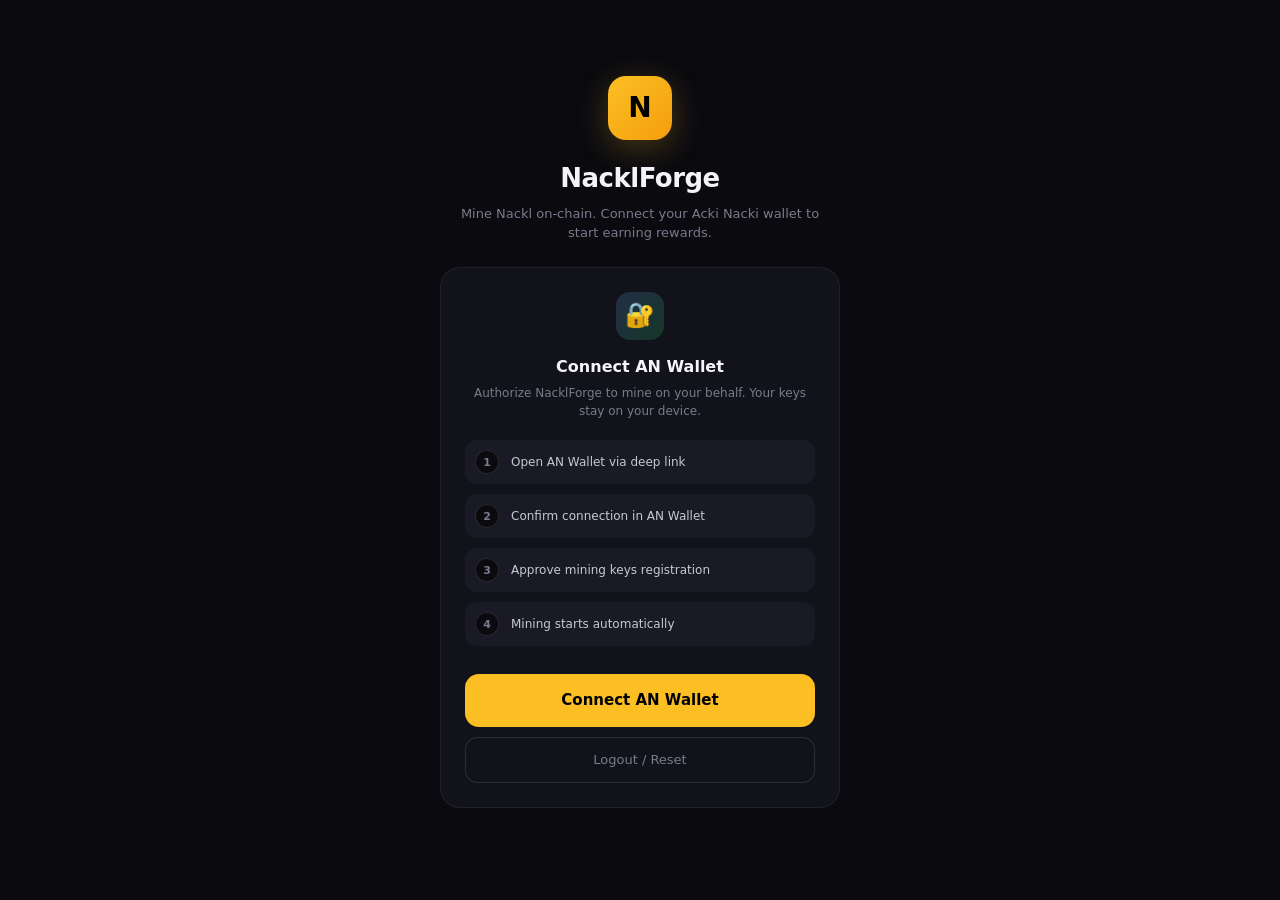
==== commit a5010181: "1d7f40f0-7d7e-4a52-945b-c84c85bab320" ====
--- a/apk_src/assets/index.html
+++ b/apk_src/assets/index.html
@@ -6,6 +6,11 @@
 <meta name="theme-color" content="#0a0a0f">
 <meta name="color-scheme" content="dark">
 <title>NacklForge</title>
+<link rel="preconnect" href="https://mainnet-cf.ackinacki.org">
+<link rel="preconnect" href="https://mainnet.ackinacki.org">
+<link rel="dns-prefetch" href="https://mainnet-cf.ackinacki.org">
+<link rel="dns-prefetch" href="https://mainnet.ackinacki.org">
+<link rel="dns-prefetch" href="https://links.gosh.sh">
 <style>
 *{margin:0;padding:0;box-sizing:border-box;-webkit-tap-highlight-color:transparent}
 :root{
@@ -83,25 +88,27 @@
 .lm.ok{color:var(--ok)}
 .lm.warn{color:var(--ac)}
 .lm.err{color:var(--err)}
-.ov{position:fixed;left:0;right:0;bottom:0;top:0;z-index:100;background:var(--bg);display:flex;align-items:flex-start;justify-content:center;padding:max(env(safe-area-inset-top),20px) 20px 20px;overflow-y:auto}
+.ov{position:fixed;left:0;right:0;bottom:0;top:0;z-index:100;background:var(--bg);display:flex;align-items:center;justify-content:center;padding:max(env(safe-area-inset-top),20px) 20px 20px;overflow-y:auto}
 .ov.hidden{display:none}
 .ovc{width:100%;max-width:400px;padding:20px 0}
-.ovl{width:56px;height:56px;border-radius:16px;background:linear-gradient(135deg,#fbbf24,#f59e0b);display:flex;align-items:center;justify-content:center;margin:0 auto 20px;font-weight:800;color:#000;font-size:24px;box-shadow:0 8px 32px var(--acg)}
-.ovt{font-size:24px;font-weight:700;text-align:center;letter-spacing:-.02em;margin-bottom:6px}
+.ovl{width:64px;height:64px;border-radius:18px;background:linear-gradient(135deg,#fbbf24,#f59e0b);display:flex;align-items:center;justify-content:center;margin:0 auto 20px;font-weight:800;color:#000;font-size:28px;box-shadow:0 8px 32px var(--acg)}
+.ovt{font-size:26px;font-weight:700;text-align:center;letter-spacing:-.02em;margin-bottom:8px}
 .ovd{font-size:13px;color:var(--mt);text-align:center;line-height:1.5;margin-bottom:24px;padding:0 8px}
-.f{margin-bottom:14px}
-.fl{display:block;font-size:10px;text-transform:uppercase;letter-spacing:.1em;color:var(--mt);font-weight:600;margin-bottom:6px}
-.fi{width:100%;background:var(--elev);border:1px solid var(--bd2);border-radius:12px;padding:13px 14px;color:var(--fg);font-size:14px;transition:border-color .2s}
-.fi:focus{outline:none;border-color:var(--ac)}
-.fi::placeholder{color:var(--dim)}
-textarea.fi{min-height:80px;resize:none;font:11px/1.5 "SF Mono",ui-monospace,monospace}
-.fh{font-size:11px;color:var(--dim);margin-top:6px;line-height:1.4}
-.ka{display:flex;gap:8px;margin-top:8px}
-.ka button{flex:1;padding:10px;background:var(--elev2);color:var(--fg2);border:1px solid var(--bd);border-radius:10px;font-size:11px;font-weight:600;text-transform:uppercase;letter-spacing:.04em}
-.ka button:active{background:var(--elev)}
-.bcn{width:100%;padding:15px;background:var(--ac);color:#000;border-radius:12px;font-size:14px;font-weight:600;margin-top:8px}
+.connect-card{background:var(--elev);border:1px solid var(--bd);border-radius:20px;padding:24px;margin-bottom:16px}
+.connect-icon{width:48px;height:48px;border-radius:14px;background:linear-gradient(135deg,rgba(96,165,250,.2),rgba(34,197,94,.2));display:flex;align-items:center;justify-content:center;margin:0 auto 16px;font-size:24px}
+.connect-title{font-size:16px;font-weight:600;text-align:center;margin-bottom:6px}
+.connect-desc{font-size:12px;color:var(--mt);text-align:center;line-height:1.5;margin-bottom:20px}
+.steps{display:flex;flex-direction:column;gap:10px;margin-bottom:20px}
+.step{display:flex;align-items:center;gap:12px;padding:10px;background:var(--elev2);border-radius:12px;font-size:12px}
+.step-num{width:24px;height:24px;border-radius:50%;background:var(--bg);border:1px solid var(--bd2);display:flex;align-items:center;justify-content:center;font-size:11px;font-weight:700;color:var(--mt);flex-shrink:0}
+.step.active .step-num{background:var(--ac);color:#000;border-color:var(--ac)}
+.step.done .step-num{background:var(--ok);color:#000;border-color:var(--ok)}
+.step-text{color:var(--fg2);font-weight:500}
+.step.active .step-text{color:var(--ac)}
+.step.done .step-text{color:var(--ok)}
+.bcn{width:100%;padding:16px;background:var(--ac);color:#000;border-radius:14px;font-size:15px;font-weight:600;margin-top:8px}
 .bcn:active{transform:scale(.98)}
-.bcn:disabled{background:var(--elev2);color:var(--dim)}
+.bcn:disabled{background:var(--elev2);color:var(--dim);cursor:not-allowed}
 .bsn{width:100%;padding:13px;background:transparent;color:var(--mt);border:1px solid var(--bd2);border-radius:12px;font-size:13px;font-weight:500;margin-top:10px}
 .bsn:active{background:var(--elev)}
 .toast{position:fixed;bottom:110px;left:50%;transform:translateX(-50%);background:var(--elev2);border:1px solid var(--bd2);color:var(--fg);padding:12px 20px;border-radius:12px;font-size:13px;font-weight:500;z-index:200;box-shadow:0 8px 32px rgba(0,0,0,.5);animation:ti .3s ease-out,to .3s ease-in 2.7s forwards;max-width:90vw;text-align:center}
@@ -113,15 +120,7 @@
 .sp.l{border-color:rgba(255,255,255,.2);border-top-color:var(--fg)}
 @keyframes spin{to{transform:rotate(360deg)}}
 .hidden{display:none!important}
-.modal{position:fixed;inset:0;z-index:150;background:rgba(0,0,0,.7);backdrop-filter:blur(8px);-webkit-backdrop-filter:blur(8px);display:flex;align-items:center;justify-content:center;padding:20px}
-.mc{background:var(--elev);border:1px solid var(--bd2);border-radius:20px;padding:24px;width:100%;max-width:360px;text-align:center}
-.mt{font-size:18px;font-weight:700;margin-bottom:8px}
-.md{font-size:13px;color:var(--mt);line-height:1.5;margin-bottom:16px}
-.ml2{background:var(--elev2);border:1px dashed var(--bd2);border-radius:10px;padding:12px;font:10px/1.5 "SF Mono",ui-monospace,monospace;color:var(--fg2);word-break:break-all;margin-bottom:16px;max-height:100px;overflow-y:auto}
-.ma{display:flex;gap:8px}
-.ma button{flex:1;padding:12px;border-radius:10px;font-size:13px;font-weight:600}
-.ma .p{background:var(--ac);color:#000}
-.ma .s{background:var(--elev2);color:var(--fg2);border:1px solid var(--bd)}
+.deep-link-box{background:var(--elev2);border:1px dashed var(--bd2);border-radius:12px;padding:14px;margin:14px 0;font:11px/1.5 "SF Mono",ui-monospace,monospace;color:var(--fg2);word-break:break-all;max-height:80px;overflow-y:auto}
 </style>
 </head>
 <body>
@@ -160,56 +159,51 @@
 <div class="logl" id="log"></div>
 </div>
 </main>
+
+<!-- Onboarding overlay with native wallet auth -->
 <div class="ov" id="ov">
 <div class="ovc">
 <div class="ovl">N</div>
 <div class="ovt">NacklForge</div>
-<div class="ovd">Real on-chain Nackl mining. Connect your Acki Nacki wallet to start earning rewards.</div>
-<div class="f">
-<label class="fl">Wallet Name</label>
-<input type="text" class="fi" id="walletIn" placeholder="your-wallet-name" autocomplete="off">
-<div class="fh">The wallet name you registered in AN Wallet.</div>
-</div>
-<div class="f">
-<label class="fl">Mining Keys</label>
-<textarea class="fi" id="keysIn" placeholder='{"public":"0x...","secret":"0x..."}' autocomplete="off"></textarea>
-<div class="fh">Generate fresh keys below, or paste existing ones.</div>
-<div class="ka">
-<button id="genKeysBtn">Generate New Keys</button>
-<button id="pasteKeysBtn">Paste from Clipboard</button>
-</div>
-</div>
-<button class="bcn" id="connectBtn">Connect &amp; Mine</button>
+<div class="ovd">Mine Nackl on-chain. Connect your Acki Nacki wallet to start earning rewards.</div>
+<div class="connect-card">
+<div class="connect-icon">🔐</div>
+<div class="connect-title">Connect AN Wallet</div>
+<div class="connect-desc">Authorize NacklForge to mine on your behalf. Your keys stay on your device.</div>
+<div class="steps">
+<div class="step" id="step1"><div class="step-num">1</div><div class="step-text">Open AN Wallet via deep link</div></div>
+<div class="step" id="step2"><div class="step-num">2</div><div class="step-text">Confirm connection in AN Wallet</div></div>
+<div class="step" id="step3"><div class="step-num">3</div><div class="step-text">Approve mining keys registration</div></div>
+<div class="step" id="step4"><div class="step-num">4</div><div class="step-text">Mining starts automatically</div></div>
+</div>
+<button class="bcn" id="connectBtn">Connect AN Wallet</button>
 <button class="bsn" id="logoutBtn">Logout / Reset</button>
 </div>
 </div>
-<div class="modal hidden" id="dlModal">
-<div class="mc">
-<div class="mt">Activate Mining Keys</div>
-<div class="md">Open this deep link in AN Wallet to register your mining public key on-chain. After activation, mining will start automatically.</div>
-<div class="ml2" id="dlUrl"></div>
-<div class="ma">
-<button class="s" id="dlSkip">Skip</button>
-<button class="p" id="dlOpen">Open Link</button>
-</div>
-</div>
-</div>
+</div>
+
 <script type="module">
-import init,{Miner,gen_mining_keys,get_miner_address_by_wallet_name,ensure_mining_keys_propagated} from './bee_sdk.js';
+import init,{BeeConnect,Miner,gen_mining_keys,get_miner_address_by_wallet_name,ensure_mining_keys_propagated} from './bee_sdk.js';
 const APP_ID='0x0000000000000000000000000000000000000000000000000000000000000010';
 const ENDPOINTS=['https://mainnet-cf.ackinacki.org/','https://mainnet.ackinacki.org/'];
 const MINING_SESSION_MS=15000,RESTART_DELAY=18000,TAPS_PER_SESSION=7,TAP_INTERVAL=2000,SESSIONS_PER_EPOCH=10,MAX_TAPS=70,EPOCH_COOLDOWN=60000,CHAIN_POLL=5000,EPOCH_WAIT=5000,CAN_START_POLL=1000,STUCK_MS=90000,REWARD_CD=120000,REWARD_EPOCHS=3;
-let wasmReady=false,miner=null,wallet=null,addr=null,keys=null,desired=false,running=false,starting=false,auto=false,awaitSeed=false;
+const SESSION_TTL=300,MAX_ATTEMPTS=60,POLL_INTERVAL=2000;
+let wasmReady=false,miner=null,beeConnect=null,wallet=null,addr=null,keys=null,desired=false,running=false,starting=false,auto=false,awaitSeed=false;
 let life=0,pend=0,ssTaps=0,ssTarget=TAPS_PER_SESSION,ssEpoch=0,tapsEpoch=0,epoch5m='',lastChain=0,lastProg=0,lastReward=0,rewardInFlight=false,rewardEpochs=[],lastBlock=0,lastErr=null;
 let tapTimers=[],endTimer=null,restartTimer=null,canStartTimer=null,chainTimer=null,epochTimer=null,startTimer=null;
+let connectSession=null;
 const $=id=>document.getElementById(id);
-const ov=$('ov'),walletIn=$('walletIn'),keysIn=$('keysIn'),connectBtn=$('connectBtn'),genKeysBtn=$('genKeysBtn'),pasteKeysBtn=$('pasteKeysBtn'),logoutBtn=$('logoutBtn');
+const ov=$('ov'),connectBtn=$('connectBtn'),logoutBtn=$('logoutBtn');
 const startBtn=$('startBtn'),autoBtn=$('autoBtn'),claimBtn=$('claimBtn'),clearLogBtn=$('clearLogBtn'),logEl=$('log');
 const stI=$('stI'),stL=$('stL'),stD=$('stD'),balV=$('balV'),pendV=$('pendV'),lifeV=$('lifeV'),blkV=$('blkV'),hdrStatus=$('hdrStatus');
 const epT=$('epT'),epB=$('epB'),ssC=$('ssC'),ssB=$('ssB'),ssTEl=$('ssT'),asB=$('asB');
-const dlModal=$('dlModal'),dlUrl=$('dlUrl'),dlSkip=$('dlSkip'),dlOpen=$('dlOpen');
-function log(t,m){const tm=new Date().toTimeString().slice(0,8);const e=document.createElement('div');e.className='le';e.innerHTML=`<span class="lt">${tm}</span><span class="lm ${t}">${m.replace(/[&<>"']/g,c=>({'&':'&amp;','<':'&lt;','>':'&gt;','"':'&quot;',"'":'&#39;'}[c]))}</span>`;logEl.insertBefore(e,logEl.firstChild);while(logEl.children.length>80)logEl.removeChild(logEl.lastChild);try{if(window.AndroidBridge)window.AndroidBridge.onLog(t,m)}catch(_){}}
+const step1=$('step1'),step2=$('step2'),step3=$('step3'),step4=$('step4');
+
+let _uiScheduled=false;
+function scheduleUI(){if(_uiScheduled)return;_uiScheduled=true;requestAnimationFrame(()=>{_uiScheduled=false;updateUI()})}
+function log(t,m){const tm=new Date().toTimeString().slice(0,8);const e=document.createElement('div');e.className='le';e.innerHTML=`<span class="lt">${tm}</span><span class="lm ${t}">${m.replace(/[&<>"']/g,c=>({'&':'&amp;','<':'&lt;','>':'&gt;','"':'&quot;',"'":'&#39;'}[c]))}</span>`;logEl.insertBefore(e,logEl.firstChild);while(logEl.children.length>60)logEl.removeChild(logEl.lastChild);try{if(window.AndroidBridge)window.AndroidBridge.onLog(t,m)}catch(_){}}
 function toast(m,t=''){const e=document.createElement('div');e.className='toast '+t;e.textContent=m;document.body.appendChild(e);setTimeout(()=>e.remove(),3000)}
+function setStep(n){[step1,step2,step3,step4].forEach((s,i)=>{s.classList.remove('active','done');if(i+1<n)s.classList.add('done');else if(i+1===n)s.classList.add('active')})}
 function setStatus(s,d){
 stI.className='si';
 let hdr='Idle';
@@ -232,63 +226,178 @@
 autoBtn.classList.toggle('on',auto);
 if(running)setStatus('mining');else if(starting)setStatus('starting');else if(desired&&(awaitSeed||epochTimer))setStatus('waiting');else if(lastErr)setStatus('error',lastErr);else if(desired)setStatus('waiting','Preparing next session...');else setStatus('idle');
 }
-async function ensureWasm(){if(wasmReady)return true;try{log('info','Loading bee_sdk WASM...');await init({module_or_path:'./bee_sdk_bg.wasm'});wasmReady=true;log('ok','WASM bee_sdk loaded — real on-chain mining enabled');return true}catch(e){const m=e&&e.message?e.message:String(e);log('err',`WASM load failed: ${m}`);lastErr=m;return false}}
+async function ensureWasm(){if(wasmReady)return true;try{log('info','Loading bee_sdk WASM...');await init({module_or_path:'./bee_sdk_bg.wasm'});wasmReady=true;log('ok','WASM bee_sdk loaded');return true}catch(e){const m=e&&e.message?e.message:String(e);log('err',`WASM load failed: ${m}`);lastErr=m;return false}}
 function saveAccount(){try{const d=JSON.stringify({wallet,keys,life});if(window.AndroidBridge&&window.AndroidBridge.saveAccount)window.AndroidBridge.saveAccount(d);else localStorage.setItem('nacklforge_account',d)}catch(_){}}
 function loadAccount(){try{let r=null;if(window.AndroidBridge&&window.AndroidBridge.loadAccount)r=window.AndroidBridge.loadAccount();else r=localStorage.getItem('nacklforge_account');return r?JSON.parse(r):null}catch(_){return null}}
 function clearAccount(){try{if(window.AndroidBridge&&window.AndroidBridge.clearAccount)window.AndroidBridge.clearAccount();else localStorage.removeItem('nacklforge_account')}catch(_){}}
 function umsg(e){const t=e&&e.message?e.message:String(e);if(/pool timed out|open connection/i.test(t))return'Network timeout — retrying';if(/memory access out of bounds|RuntimeError/i.test(t))return'WASM memory error';if(/FnOnce called more than once/i.test(t))return'WASM callback error';if(/Invalid ABI|Decode message body/i.test(t))return'ABI decode error';return t.slice(0,200)}
 function clearTimers(){tapTimers.forEach(t=>clearTimeout(t));tapTimers=[];if(endTimer)clearTimeout(endTimer);if(restartTimer)clearTimeout(restartTimer);if(canStartTimer)clearTimeout(canStartTimer);if(chainTimer)clearTimeout(chainTimer);if(epochTimer)clearTimeout(epochTimer);if(startTimer)clearTimeout(startTimer);endTimer=restartTimer=canStartTimer=chainTimer=epochTimer=startTimer=null;running=false;starting=false;awaitSeed=false}
-function pumpTap(){if(!running)return;if(ssTaps>=ssTarget)return;if(tapsEpoch>=MAX_TAPS)return;try{if(miner)miner.add_tap(1,1);ssTaps+=1;tapsEpoch=Math.min(MAX_TAPS,tapsEpoch+1);lastProg=Date.now();pend+=0.0072;log('info',`Tap ${ssTaps}/${ssTarget} · epoch ${tapsEpoch}/${MAX_TAPS}`);updateUI()}catch(e){const m=umsg(e);if(/No running workers/i.test(m)){clearTimers();return}log('err',m)}}
-function scheduleTaps(){if(!running)return;const rem=Math.max(0,MAX_TAPS-tapsEpoch);const tgt=Math.min(TAPS_PER_SESSION,rem);ssTarget=tgt;for(let i=0;i<tgt;i++)tapTimers.push(setTimeout(pumpTap,i*TAP_INTERVAL));updateUI()}
-function resetEpoch(e){epoch5m=e||epoch5m;ssEpoch=0;tapsEpoch=0;lastProg=Date.now();log('info',`New epoch started: ${epoch5m.slice(-10)}`);updateUI()}
-async function fetchChain(){if(!miner)return null;try{const d=await miner.get_miner_data();const ne=d&&d.epoch_5m_start!==undefined?d.epoch_5m_start.toString():'';const ct=d&&d.tap_sum_5m!==undefined?Number(d.tap_sum_5m.toString()):0;if(epoch5m&&ne&&ne!==epoch5m)resetEpoch(ne);else if(ne&&!epoch5m)epoch5m=ne;if(Number.isFinite(ct)){tapsEpoch=Math.min(MAX_TAPS,Math.max(0,ct));ssEpoch=Math.max(ssEpoch,Math.min(SESSIONS_PER_EPOCH,Math.floor(tapsEpoch/TAPS_PER_SESSION)))}lastChain=Date.now();if(!lastProg)lastProg=lastChain;if(ne){rewardEpochs=rewardEpochs||[];if(!rewardEpochs.includes(ne))rewardEpochs.push(ne);if(rewardEpochs.length>=REWARD_EPOCHS&&!rewardInFlight)requestReward('epoch_threshold')}updateUI();maybeRecover();return d}catch(e){log('err',`Chain poll failed: ${umsg(e)}`);return null}}
-async function fetchBlock(){if(!miner)return;try{const b=await miner.get_current_block();if(b&&b.seq_no!==undefined){lastBlock=Number(b.seq_no);updateUI()}}catch(_){}}
-function requestReward(reason){if(rewardInFlight)return false;const now=Date.now();if(lastReward&&now-lastReward<REWARD_CD)return false;rewardInFlight=true;lastReward=now;const amt=pend;log('info',`Claiming ${amt.toFixed(4)} NACKL (${reason})...`);updateUI();const fin=()=>{life+=amt;pend=0;rewardEpochs=[];rewardInFlight=false;log('ok',`Claimed ${amt.toFixed(4)} NACKL`);toast(`+${amt.toFixed(4)} NACKL claimed`,'ok');saveAccount();updateUI();fetchChain().finally(()=>{if(desired&&!running&&!starting)scheduleStart(0)})};if(miner)miner.get_reward().then(fin).catch(e=>{log('err',`Claim failed: ${umsg(e)}`);rewardInFlight=false;updateUI()});else setTimeout(fin,300);return true}
+function pumpTap(){if(!running)return;if(ssTaps>=ssTarget)return;if(tapsEpoch>=MAX_TAPS)return;try{if(miner)miner.add_tap(1,1);ssTaps+=1;tapsEpoch=Math.min(MAX_TAPS,tapsEpoch+1);lastProg=Date.now();pend+=0.0072;log('info',`Tap ${ssTaps}/${ssTarget} · epoch ${tapsEpoch}/${MAX_TAPS}`);scheduleUI()}catch(e){const m=umsg(e);if(/No running workers/i.test(m)){clearTimers();return}log('err',m)}}
+function scheduleTaps(){if(!running)return;const rem=Math.max(0,MAX_TAPS-tapsEpoch);const tgt=Math.min(TAPS_PER_SESSION,rem);ssTarget=tgt;for(let i=0;i<tgt;i++)tapTimers.push(setTimeout(pumpTap,i*TAP_INTERVAL));scheduleUI()}
+function resetEpoch(e){epoch5m=e||epoch5m;ssEpoch=0;tapsEpoch=0;lastProg=Date.now();log('info',`New epoch started: ${epoch5m.slice(-10)}`);scheduleUI()}
+async function fetchChain(){if(!miner)return null;try{const d=await miner.get_miner_data();const ne=d&&d.epoch_5m_start!==undefined?d.epoch_5m_start.toString():'';const ct=d&&d.tap_sum_5m!==undefined?Number(d.tap_sum_5m.toString()):0;if(epoch5m&&ne&&ne!==epoch5m)resetEpoch(ne);else if(ne&&!epoch5m)epoch5m=ne;if(Number.isFinite(ct)){tapsEpoch=Math.min(MAX_TAPS,Math.max(0,ct));ssEpoch=Math.max(ssEpoch,Math.min(SESSIONS_PER_EPOCH,Math.floor(tapsEpoch/TAPS_PER_SESSION)))}lastChain=Date.now();if(!lastProg)lastProg=lastChain;if(ne){rewardEpochs=rewardEpochs||[];if(!rewardEpochs.includes(ne))rewardEpochs.push(ne);if(rewardEpochs.length>=REWARD_EPOCHS&&!rewardInFlight)requestReward('epoch_threshold')}scheduleUI();maybeRecover();return d}catch(e){log('err',`Chain poll failed: ${umsg(e)}`);return null}}
+async function fetchBlock(){if(!miner)return;try{const b=await miner.get_current_block();if(b&&b.seq_no!==undefined){lastBlock=Number(b.seq_no);scheduleUI()}}catch(_){}}
+function requestReward(reason){if(rewardInFlight)return false;const now=Date.now();if(lastReward&&now-lastReward<REWARD_CD)return false;rewardInFlight=true;lastReward=now;const amt=pend;log('info',`Claiming ${amt.toFixed(4)} NACKL (${reason})...`);scheduleUI();const fin=()=>{life+=amt;pend=0;rewardEpochs=[];rewardInFlight=false;log('ok',`Claimed ${amt.toFixed(4)} NACKL`);toast(`+${amt.toFixed(4)} NACKL claimed`,'ok');saveAccount();scheduleUI();fetchChain().finally(()=>{if(desired&&!running&&!starting)scheduleStart(0)})};if(miner)miner.get_reward().then(fin).catch(e=>{log('err',`Claim failed: ${umsg(e)}`);rewardInFlight=false;scheduleUI()});else setTimeout(fin,300);return true}
 function maybeRecover(){if(!desired||running)return;if(tapsEpoch<=0)return;const lp=lastProg||lastChain||Date.now();if(Date.now()-lp<STUCK_MS)return;requestReward(tapsEpoch>=MAX_TAPS?'stuck_full_epoch':'stuck_taps')}
 function scheduleChainPoll(){if(!desired||running||epochTimer)return;if(chainTimer)clearTimeout(chainTimer);chainTimer=setTimeout(async()=>{chainTimer=null;await fetchChain();await fetchBlock();scheduleChainPoll()},CHAIN_POLL)}
 function scheduleStart(delay){if(!desired)return;if(running||starting||startTimer||canStartTimer||restartTimer)return;startTimer=setTimeout(()=>{startTimer=null;startMining().catch(e=>log('err',umsg(e)))},Math.max(0,delay))}
 function scheduleEpochWait(reason){if(!desired||running||epochTimer)return;if(restartTimer)clearTimeout(restartTimer);restartTimer=null;log('info',`Epoch ${reason} — waiting ${EPOCH_WAIT}ms for new epoch...`);epochTimer=setTimeout(async()=>{epochTimer=null;const prev=epoch5m;const d=await fetchChain();if(!desired)return;const next=d?.epoch_5m_start?d.epoch_5m_start.toString():epoch5m||'';if(prev&&next&&prev!==next){resetEpoch(next||prev);startMining().catch(e=>log('err',umsg(e)));return}scheduleEpochWait(reason)},EPOCH_WAIT)}
-function scheduleNext(delay){if(!desired)return;if(ssEpoch>=SESSIONS_PER_EPOCH||tapsEpoch>=MAX_TAPS){scheduleEpochWait('full');return}if(restartTimer)clearTimeout(restartTimer);restartTimer=setTimeout(()=>{restartTimer=null;startMining().catch(e=>log('err',umsg(e)))},delay);log('info',`Next session in ${(delay/1000).toFixed(0)}s`);updateUI()}
-function completeSession(status,actual){const tgt=ssTarget;ssEpoch+=1;log('ok',`Session ${status} — ${actual}/${tgt} taps · epoch ${ssEpoch}/${SESSIONS_PER_EPOCH}`);clearTimers();fetchChain().finally(()=>{if(!desired)return;if(ssEpoch>=SESSIONS_PER_EPOCH||tapsEpoch>=MAX_TAPS)scheduleNext(EPOCH_COOLDOWN);else scheduleNext(RESTART_DELAY)});updateUI()}
-async function startMining(){if(!desired)return;if(running||starting)return;if(epochTimer)return;if(!lastChain||Date.now()-lastChain>EPOCH_WAIT-500)await fetchChain();if(ssEpoch>=SESSIONS_PER_EPOCH||tapsEpoch>=MAX_TAPS){scheduleEpochWait('full');return}ssTaps=0;ssTarget=TAPS_PER_SESSION;starting=true;lastErr=null;updateUI();try{if(miner){if(!miner.can_start()){log('info','Waiting for seed from chain...');starting=false;awaitSeed=true;updateUI();canStartTimer=setTimeout(()=>{canStartTimer=null;awaitSeed=false;startMining().catch(e=>log('err',umsg(e)))},CAN_START_POLL);return}miner.start(MINING_SESSION_MS,raw=>{let ev=raw;try{ev=typeof raw==='string'?JSON.parse(raw):raw}catch(_){}if(ev&&(ev.ok===false||ev.error)){log('err',umsg(ev.error||ev));completeSession('error',ssTaps);return}const k=ev&&ev.action?ev.action:(ev&&ev.event?ev.event:'callback');const st=ev&&ev.data?ev.data.status:null;if(k==='status_updated'&&st==='computing')log('info','Worker: computing PoW...');else if(k==='status_updated'&&st==='submitting')log('info','Worker: submitting to chain...');else if(k==='status_updated'&&(st==='finished'||st==='removed'))completeSession(st,ssTaps);else if(k==='session_accepted')completeSession('accepted',ssTaps)})}running=true;starting=false;scheduleTaps();log('ok',`Mining session started — target ${ssTarget} taps`);if(endTimer)clearTimeout(endTimer);endTimer=setTimeout(()=>{if(running)completeSession('finished',ssTaps)},MINING_SESSION_MS);updateUI()}catch(e){starting=false;lastErr=umsg(e);log('err',lastErr);updateUI();throw e}}
-function stopMining(){desired=false;auto=false;clearTimers();if(miner)try{miner.stop()}catch(_){}log('info','Mining stopped');updateUI()}
+function scheduleNext(delay){if(!desired)return;if(ssEpoch>=SESSIONS_PER_EPOCH||tapsEpoch>=MAX_TAPS){scheduleEpochWait('full');return}if(restartTimer)clearTimeout(restartTimer);restartTimer=setTimeout(()=>{restartTimer=null;startMining().catch(e=>log('err',umsg(e)))},delay);log('info',`Next session in ${(delay/1000).toFixed(0)}s`);scheduleUI()}
+function completeSession(status,actual){const tgt=ssTarget;ssEpoch+=1;log('ok',`Session ${status} — ${actual}/${tgt} taps · epoch ${ssEpoch}/${SESSIONS_PER_EPOCH}`);clearTimers();fetchChain().finally(()=>{if(!desired)return;if(ssEpoch>=SESSIONS_PER_EPOCH||tapsEpoch>=MAX_TAPS)scheduleNext(EPOCH_COOLDOWN);else scheduleNext(RESTART_DELAY)});scheduleUI()}
+async function startMining(){if(!desired)return;if(running||starting)return;if(epochTimer)return;if(!lastChain||Date.now()-lastChain>EPOCH_WAIT-500)await fetchChain();if(ssEpoch>=SESSIONS_PER_EPOCH||tapsEpoch>=MAX_TAPS){scheduleEpochWait('full');return}ssTaps=0;ssTarget=TAPS_PER_SESSION;starting=true;lastErr=null;scheduleUI();try{if(miner){if(!miner.can_start()){log('info','Waiting for seed from chain...');starting=false;awaitSeed=true;scheduleUI();canStartTimer=setTimeout(()=>{canStartTimer=null;awaitSeed=false;startMining().catch(e=>log('err',umsg(e)))},CAN_START_POLL);return}miner.start(MINING_SESSION_MS,raw=>{let ev=raw;try{ev=typeof raw==='string'?JSON.parse(raw):raw}catch(_){}if(ev&&(ev.ok===false||ev.error)){log('err',umsg(ev.error||ev));completeSession('error',ssTaps);return}const k=ev&&ev.action?ev.action:(ev&&ev.event?ev.event:'callback');const st=ev&&ev.data?ev.data.status:null;if(k==='status_updated'&&st==='computing')log('info','Worker: computing PoW...');else if(k==='status_updated'&&st==='submitting')log('info','Worker: submitting to chain...');else if(k==='status_updated'&&(st==='finished'||st==='removed'))completeSession(st,ssTaps);else if(k==='session_accepted')completeSession('accepted',ssTaps)})}running=true;starting=false;scheduleTaps();log('ok',`Mining session started — target ${ssTarget} taps`);if(endTimer)clearTimeout(endTimer);endTimer=setTimeout(()=>{if(running)completeSession('finished',ssTaps)},MINING_SESSION_MS);scheduleUI()}catch(e){starting=false;lastErr=umsg(e);log('err',lastErr);scheduleUI();throw e}}
+function stopMining(){desired=false;auto=false;clearTimers();if(miner)try{miner.stop()}catch(_){}log('info','Mining stopped');scheduleUI()}
+
+// ===== Native AN Wallet authorization via BeeConnect =====
 async function handleConnect(){
-const w=walletIn.value.trim(),kRaw=keysIn.value.trim();
-if(!w){walletIn.focus();toast('Enter wallet name','err');return}
-if(!kRaw){keysIn.focus();toast('Enter mining keys','err');return}
-let k;try{k=JSON.parse(kRaw)}catch(e){toast('Invalid keys JSON','err');return}
-if(!k.public||!k.secret){toast('Keys need public + secret fields','err');return}
-connectBtn.disabled=true;connectBtn.innerHTML='<span class="sp"></span>Loading WASM...';
-const ok=await ensureWasm();
-if(!ok){toast('WASM failed to load','err');connectBtn.disabled=false;connectBtn.textContent='Connect & Mine';return}
-connectBtn.innerHTML='<span class="sp"></span>Resolving miner address...';
-try{const cfg={network:{endpoints:ENDPOINTS}};addr=await get_miner_address_by_wallet_name({client_config:cfg,wallet_name:w});log('ok',`Miner address resolved: ${addr.slice(0,12)}...${addr.slice(-6)}`)}
-catch(e){toast('Wallet not found','err');log('err',`Address resolve failed: ${umsg(e)}`);connectBtn.disabled=false;connectBtn.textContent='Connect & Mine';return}
-connectBtn.innerHTML='<span class="sp"></span>Creating miner instance...';
-try{
-miner=await Miner.new(ENDPOINTS,APP_ID,addr,k.public,k.secret);
-wallet=w;keys=k;log('ok','Miner connected');
-connectBtn.innerHTML='<span class="sp"></span>Verifying keys on-chain...';
-try{await ensure_mining_keys_propagated({client_config:{network:{endpoints:ENDPOINTS}},miner_address:addr,app_id:APP_ID,expected_owner_public:k.public,max_attempts:5,interval_ms:1000});log('ok','Mining keys verified on-chain');finishConnect()}
-catch(e){log('warn','Keys not propagated yet — showing deep link for activation');showDeepLink(k.deep_link||`https://links.gosh.sh/deeplinks/wallet/v2/set-mining-key?pubkey=${k.public}&app_id=${APP_ID}`);connectBtn.disabled=false;connectBtn.textContent='Connect & Mine'}
-}catch(e){toast('Miner init failed','err');log('err',`Miner.new failed: ${umsg(e)}`);connectBtn.disabled=false;connectBtn.textContent='Connect & Mine'}
+  connectBtn.disabled=true;
+  connectBtn.innerHTML='<span class="sp"></span>Initializing...';
+  setStep(1);
+  const ok=await ensureWasm();
+  if(!ok){toast('WASM failed to load','err');connectBtn.disabled=false;connectBtn.textContent='Connect AN Wallet';return}
+
+  // Step 1: Create shared_key session
+  try{
+    log('info','Creating BeeConnect session...');
+    beeConnect=new BeeConnect();
+    connectSession=beeConnect.create_shared_key_session(APP_ID,SESSION_TTL,null);
+    log('ok',`Session created: ${connectSession.session_id.slice(0,12)}...`);
+    log('info','Opening AN Wallet deep link...');
+    setStep(1);
+    // Open deep link to AN Wallet
+    try{window.open(connectSession.deep_link,'_blank')}catch(_){}
+    toast('Open AN Wallet to confirm connection','ok');
+  }catch(e){
+    log('err',`Session creation failed: ${umsg(e)}`);
+    toast('Failed to create session','err');
+    connectBtn.disabled=false;connectBtn.textContent='Connect AN Wallet';
+    return
+  }
+
+  // Step 2: Wait for wallet_hello (user confirms in AN Wallet)
+  connectBtn.innerHTML='<span class="sp"></span>Waiting for wallet...';
+  setStep(2);
+  try{
+    const hello=await beeConnect.wait_wallet_hello(
+      ENDPOINTS,connectSession.session_id,connectSession.description,
+      connectSession.client_dh_secret,
+      undefined,MAX_ATTEMPTS,POLL_INTERVAL
+    );
+    wallet=hello.wallet_name;
+    log('ok',`Wallet connected: ${wallet}`);
+    log('info',`Wallet address: ${hello.wallet_address.slice(0,12)}...`);
+    connectSession.session_state_json=hello.session_state_json;
+  }catch(e){
+    log('err',`Wallet confirmation failed: ${umsg(e)}`);
+    toast('Wallet confirmation timed out','err');
+    connectBtn.disabled=false;connectBtn.textContent='Connect AN Wallet';
+    setStep(0);
+    return
+  }
+
+  // Step 3: Generate mining keys + request_set_mining_keys
+  setStep(3);
+  connectBtn.innerHTML='<span class="sp"></span>Generating keys...';
+  try{
+    const mk=await gen_mining_keys(APP_ID);
+    keys={public:mk.public,secret:mk.secret};
+    log('ok',`Mining keys generated (pub: ${mk.public.slice(0,12)}...)`);
+
+    connectBtn.innerHTML='<span class="sp"></span>Requesting wallet approval...';
+    log('info','Sending set_mining_keys request to wallet...');
+    await beeConnect.request_set_mining_keys(
+      ENDPOINTS,connectSession.session_id,connectSession.description,
+      connectSession.session_state_json,APP_ID,keys.public,
+      MAX_ATTEMPTS,POLL_INTERVAL
+    );
+    log('ok','Mining keys request sent to wallet');
+    toast('Approve mining keys in AN Wallet','ok');
+
+    // Wait for wallet to confirm set_mining_keys
+    connectBtn.innerHTML='<span class="sp"></span>Waiting for approval...';
+    const confirmed=await beeConnect.wait_set_mining_keys_request(
+      ENDPOINTS,connectSession.session_id,connectSession.description,
+      undefined,MAX_ATTEMPTS,POLL_INTERVAL
+    );
+    log('ok','Mining keys approved by wallet');
+    connectSession.session_state_json=confirmed.updated_session_state_json||connectSession.session_state_json;
+  }catch(e){
+    log('err',`Mining keys setup failed: ${umsg(e)}`);
+    toast('Failed to setup mining keys','err');
+    connectBtn.disabled=false;connectBtn.textContent='Connect AN Wallet';
+    setStep(0);
+    return
+  }
+
+  // Step 4: Resolve miner address + create Miner
+  setStep(4);
+  connectBtn.innerHTML='<span class="sp"></span>Starting mining...';
+  try{
+    const cfg={network:{endpoints:ENDPOINTS}};
+    addr=await get_miner_address_by_wallet_name({client_config:cfg,wallet_name:wallet});
+    log('ok',`Miner address: ${addr.slice(0,12)}...${addr.slice(-6)}`);
+    miner=await Miner.new(ENDPOINTS,APP_ID,addr,keys.public,keys.secret);
+    log('ok','Miner connected — mining enabled');
+    finishConnect();
+  }catch(e){
+    log('err',`Miner setup failed: ${umsg(e)}`);
+    toast('Miner setup failed','err');
+    connectBtn.disabled=false;connectBtn.textContent='Connect AN Wallet';
+    setStep(0);
+  }
 }
-function showDeepLink(link){dlUrl.textContent=link;dlModal.classList.remove('hidden');dlOpen.onclick=()=>{try{window.open(link,'_blank')}catch(_){}};dlSkip.onclick=()=>{dlModal.classList.add('hidden');finishConnect()}}
-function finishConnect(){ov.classList.add('hidden');dlModal.classList.add('hidden');saveAccount();toast('Connected','ok');desired=true;scheduleChainPoll();scheduleStart(500);updateUI()}
-async function handleGenKeys(){genKeysBtn.disabled=true;genKeysBtn.innerHTML='<span class="sp l"></span>Generating...';const ok=await ensureWasm();if(!ok){toast('WASM failed','err');genKeysBtn.disabled=false;genKeysBtn.textContent='Generate New Keys';return}try{const k=await gen_mining_keys(APP_ID);keysIn.value=JSON.stringify({public:k.public,secret:k.secret,deep_link:k.deep_link},null,2);log('ok',`Generated new mining keys (pub: ${k.public.slice(0,12)}...)`);toast('Keys generated — enter wallet name above','ok')}catch(e){toast(`Key generation failed: ${umsg(e)}`,'err');log('err',`gen_mining_keys: ${umsg(e)}`)}genKeysBtn.disabled=false;genKeysBtn.textContent='Generate New Keys'}
-async function handlePasteKeys(){try{const t=await navigator.clipboard.readText();if(t){keysIn.value=t.trim();toast('Pasted from clipboard','ok')}else toast('Clipboard is empty','err')}catch(e){toast('Clipboard access denied','err')}}
-function toggleAuto(){auto=!auto;if(auto){log('info','Auto-mine enabled — will mine across epochs and auto-claim rewards');if(!desired){desired=true;scheduleChainPoll();scheduleStart(0)}}else{log('info','Auto-mine disabled — current session will complete, no new sessions started');desired=false;if(epochTimer){clearTimeout(epochTimer);epochTimer=null}if(restartTimer){clearTimeout(restartTimer);restartTimer=null}}updateUI()}
-startBtn.addEventListener('click',()=>{if(running||starting)stopMining();else{desired=true;scheduleChainPoll();startMining().catch(e=>{lastErr=umsg(e);log('err',lastErr);updateUI()})}});
+
+function finishConnect(){
+  ov.classList.add('hidden');
+  saveAccount();
+  toast('Connected — mining started','ok');
+  desired=true;
+  scheduleChainPoll();
+  scheduleStart(500);
+  scheduleUI();
+}
+
+function toggleAuto(){auto=!auto;if(auto){log('info','Auto-mine enabled — will mine across epochs and auto-claim rewards');if(!desired){desired=true;scheduleChainPoll();scheduleStart(0)}}else{log('info','Auto-mine disabled — current session will complete, no new sessions started');desired=false;if(epochTimer){clearTimeout(epochTimer);epochTimer=null}if(restartTimer){clearTimeout(restartTimer);restartTimer=null}}scheduleUI()}
+
+startBtn.addEventListener('click',()=>{if(running||starting)stopMining();else{desired=true;scheduleChainPoll();startMining().catch(e=>{lastErr=umsg(e);log('err',lastErr);scheduleUI()})}});
 autoBtn.addEventListener('click',toggleAuto);
 claimBtn.addEventListener('click',()=>{if(pend<=0)return;requestReward('manual')});
 clearLogBtn.addEventListener('click',()=>{logEl.innerHTML=''});
 connectBtn.addEventListener('click',handleConnect);
-genKeysBtn.addEventListener('click',handleGenKeys);
-pasteKeysBtn.addEventListener('click',handlePasteKeys);
-logoutBtn.addEventListener('click',()=>{if(!confirm('Logout and clear stored account? Mining keys will be removed from this device.'))return;stopMining();miner=null;wallet=null;addr=null;keys=null;life=0;pend=0;clearAccount();walletIn.value='';keysIn.value='';ov.classList.remove('hidden');log('info','Logged out — account data cleared');updateUI()});
-(async()=>{const saved=loadAccount();if(saved&&saved.wallet&&saved.keys){walletIn.value=saved.wallet;keysIn.value=JSON.stringify(saved.keys);if(saved.life)life=saved.life;log('info',`Restoring session for ${saved.wallet}...`);handleConnect()}updateUI()})();
-setInterval(()=>{if(desired||running||starting)updateUI()},1000);
-log('info','NacklForge ready. Connect your wallet to start mining.');
+logoutBtn.addEventListener('click',()=>{if(!confirm('Logout and clear stored account? Mining keys will be removed from this device.'))return;stopMining();miner=null;wallet=null;addr=null;keys=null;life=0;pend=0;clearAccount();ov.classList.remove('hidden');setStep(0);connectBtn.textContent='Connect AN Wallet';connectBtn.disabled=false;log('info','Logged out — account data cleared');scheduleUI()});
+
+(async()=>{
+  const saved=loadAccount();
+  if(saved&&saved.wallet&&saved.keys){
+    log('info',`Restoring session for ${saved.wallet}...`);
+    const ok=await ensureWasm();
+    if(ok){
+      try{
+        const cfg={network:{endpoints:ENDPOINTS}};
+        addr=await get_miner_address_by_wallet_name({client_config:cfg,wallet_name:saved.wallet});
+        miner=await Miner.new(ENDPOINTS,APP_ID,addr,saved.keys.public,saved.keys.secret);
+        wallet=saved.wallet;keys=saved.keys;
+        if(saved.life)life=saved.life;
+        log('ok','Session restored');
+        finishConnect();
+      }catch(e){
+        log('err',`Restore failed: ${umsg(e)}`);
+        ov.classList.remove('hidden');
+      }
+    }
+  }
+  scheduleUI();
+})();
+
+setInterval(()=>{if(desired||running||starting)scheduleUI()},1000);
+
+// ColorOS 16 background survival
+document.addEventListener('visibilitychange',()=>{
+  if(document.hidden){saveAccount();log('info','Backgrounded — state saved')}
+  else{if(desired&&!running)scheduleStart(500);log('info','Foregrounded')}
+});
+window.addEventListener('pagehide',()=>{saveAccount()});
+
+log('info','NacklForge ready. Connect AN Wallet to start mining.');
 </script>
 </body>
 </html>
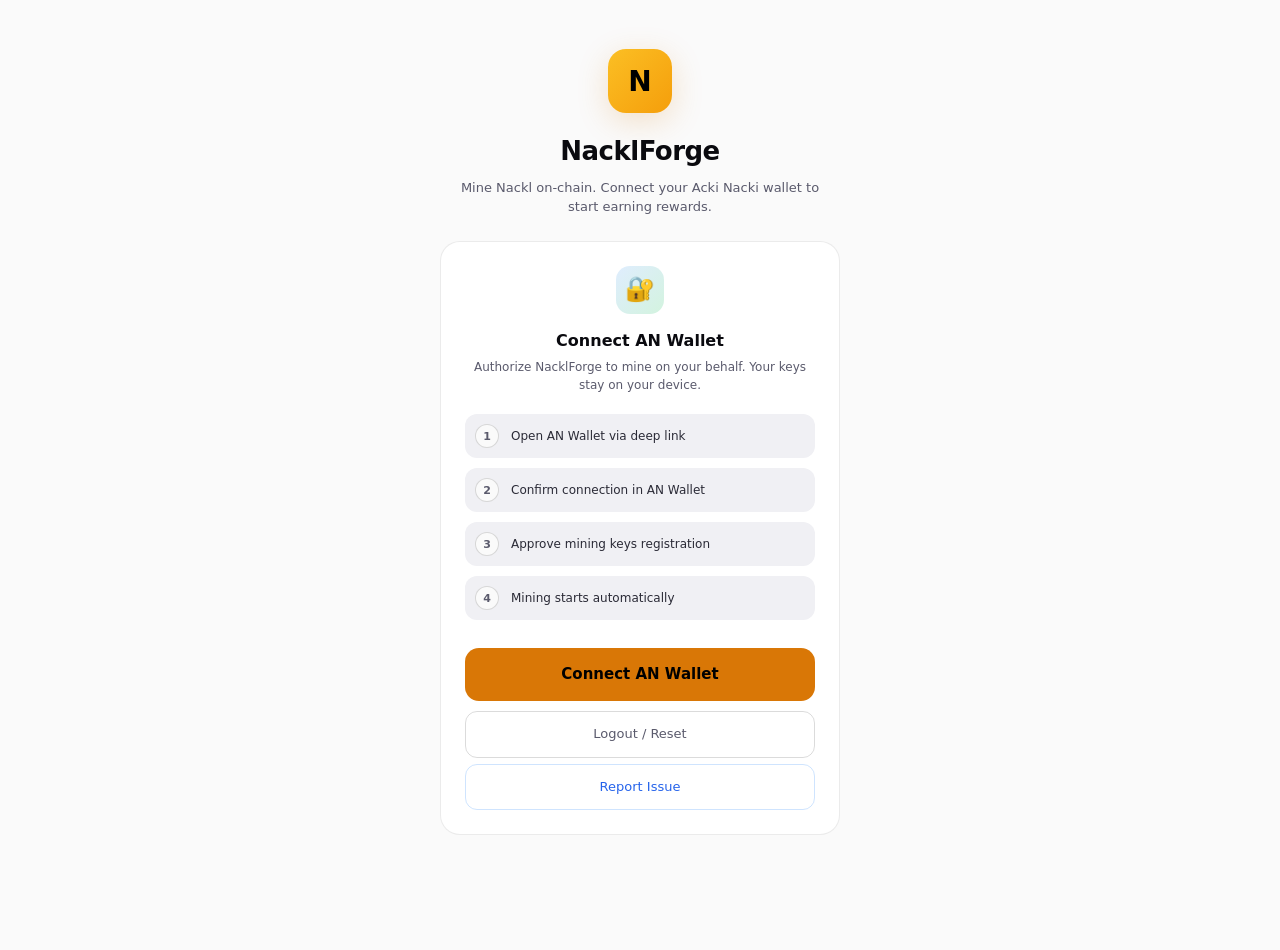
==== commit dca2a43b: "ed23efad-cbc5-4c7d-840d-cbf50d05e01c" ====
--- a/apk_src/assets/index.html
+++ b/apk_src/assets/index.html
@@ -4,7 +4,7 @@
 <meta charset="utf-8">
 <meta name="viewport" content="width=device-width,initial-scale=1,maximum-scale=1,user-scalable=no,viewport-fit=cover">
 <meta name="theme-color" content="#0a0a0f">
-<meta name="color-scheme" content="dark">
+<meta name="color-scheme" content="dark light">
 <title>NacklForge</title>
 <link rel="preconnect" href="https://mainnet-cf.ackinacki.org">
 <link rel="preconnect" href="https://mainnet.ackinacki.org">
@@ -19,25 +19,38 @@
 --fg:#f4f4f8;--fg2:#c8c8d4;--mt:#7a7a8c;--dim:#4a4a5c;
 --ac:#fbbf24;--acg:rgba(251,191,36,.25);
 --ok:#34d399;--okg:rgba(52,211,153,.25);
---err:#f87171;--inf:#60a5fa
+--err:#f87171;--inf:#60a5fa;
+color-scheme:dark light
+}
+@media (prefers-color-scheme: light){
+:root{
+--bg:#fafafa;--elev:#fff;--elev2:#f0f0f4;
+--bd:rgba(0,0,0,.08);--bd2:rgba(0,0,0,.14);
+--fg:#0a0a0f;--fg2:#2a2a36;--mt:#5a5a6c;--dim:#9a9aac;
+--ac:#d97706;--acg:rgba(217,119,6,.2);
+--ok:#059669;--okg:rgba(5,150,105,.2);
+--err:#dc2626;--inf:#2563eb
+}
+body{background:radial-gradient(ellipse at top,rgba(217,119,6,.06) 0%,transparent 50%),var(--bg)}
 }
 html,body{background:var(--bg);color:var(--fg);font:14px/1.4 -apple-system,BlinkMacSystemFont,"SF Pro Display","Segoe UI",system-ui,sans-serif;min-height:100vh;-webkit-font-smoothing:antialiased;font-variant-numeric:tabular-nums;user-select:none;-webkit-user-select:none;overscroll-behavior:none}
-body{background:radial-gradient(ellipse at top,rgba(251,191,36,.04) 0%,transparent 50%),var(--bg)}
+body{background:radial-gradient(ellipse at top,rgba(251,191,36,.04) 0%,transparent 50%),var(--bg);transition:background .3s}
 button,input,textarea{font:inherit;color:inherit}
 button{cursor:pointer;border:none;background:none}
-.hdr{position:sticky;top:0;z-index:30;display:flex;align-items:center;justify-content:space-between;padding:8px 16px;padding-top:max(8px,env(safe-area-inset-top));background:rgba(10,10,15,.92);backdrop-filter:blur(20px);-webkit-backdrop-filter:blur(20px);border-bottom:1px solid var(--bd)}
+.hdr{position:sticky;top:0;z-index:30;display:flex;align-items:center;justify-content:space-between;padding:8px 16px;padding-top:max(8px,env(safe-area-inset-top));background:rgba(10,10,15,.92);backdrop-filter:blur(20px);-webkit-backdrop-filter:blur(20px);border-bottom:1px solid var(--bd);transition:background .3s}
+@media (prefers-color-scheme: light){.hdr{background:rgba(255,255,255,.92)}}
 .brand{display:flex;align-items:center;gap:10px}
 .bm{width:30px;height:30px;border-radius:9px;background:linear-gradient(135deg,#fbbf24,#f59e0b);display:flex;align-items:center;justify-content:center;font-weight:800;color:#000;font-size:15px;box-shadow:0 0 12px var(--acg)}
 .bn{font-weight:600;font-size:15px;letter-spacing:-.01em}
-.hdr-status{display:flex;align-items:center;gap:6px;padding:6px 12px;background:var(--elev);border:1px solid var(--bd2);border-radius:999px;font-size:11px;font-weight:600;color:var(--mt)}
+.hdr-status{display:flex;align-items:center;gap:6px;padding:6px 12px;background:var(--elev);border:1px solid var(--bd2);border-radius:999px;font-size:11px;font-weight:600;color:var(--mt);transition:all .3s}
 .hdr-status.on{color:var(--ok);border-color:rgba(52,211,153,.3)}
 .hdr-status::before{content:'';width:6px;height:6px;border-radius:50%;background:var(--dim)}
 .hdr-status.on::before{background:var(--ok);box-shadow:0 0 6px var(--okg)}
 main{max-width:480px;margin:0 auto;padding:16px 16px 120px}
-.card{background:var(--elev);border:1px solid var(--bd);border-radius:20px;padding:20px;margin-bottom:14px}
+.card{background:var(--elev);border:1px solid var(--bd);border-radius:20px;padding:20px;margin-bottom:14px;contain:layout style paint;transition:background .3s,border-color .3s}
 .lbl{font-size:10px;text-transform:uppercase;letter-spacing:.12em;color:var(--mt);font-weight:600;margin-bottom:8px}
 .bal{display:flex;align-items:baseline;gap:6px}
-.bv{font-size:40px;font-weight:700;letter-spacing:-.03em;line-height:1}
+.bv{font-size:40px;font-weight:700;letter-spacing:-.03em;line-height:1;will-change:transform}
 .bu{font-size:14px;color:var(--mt);font-weight:600}
 .meta{display:flex;gap:16px;margin-top:14px}
 .mi{display:flex;flex-direction:column;gap:2px}
@@ -59,12 +72,17 @@
 .pv{font-size:11px;color:var(--mt);font-weight:500}
 .pv b{color:var(--fg);font-weight:600}
 .pb{height:6px;background:var(--elev2);border-radius:999px;overflow:hidden}
-.pf{height:100%;border-radius:999px;transition:width .4s cubic-bezier(.4,0,.2,1);width:0%}
+.pf{height:100%;border-radius:999px;transition:width .4s cubic-bezier(.4,0,.2,1);width:0%;will-change:width}
 .pf.amber{background:linear-gradient(90deg,var(--ac),#f59e0b)}
 .pf.green{background:linear-gradient(90deg,var(--ok),#10b981)}
 .pf.blue{background:linear-gradient(90deg,var(--inf),#3b82f6)}
+.forge-ring{position:relative;width:80px;height:80px;margin:0 auto 12px}
+.forge-ring svg{transform:rotate(-90deg)}
+.forge-ring-bg{stroke:var(--elev2)}
+.forge-ring-fg{stroke:var(--ac);stroke-linecap:round;transition:stroke-dashoffset .5s ease;filter:drop-shadow(0 0 4px var(--acg))}
+.forge-ring-icon{position:absolute;inset:0;display:flex;align-items:center;justify-content:center;font-size:24px}
 .ctl{display:flex;gap:10px}
-.btn{flex:1;padding:16px;border-radius:14px;font-size:14px;font-weight:600;letter-spacing:.02em;transition:all .15s;text-align:center}
+.btn{flex:1;padding:16px;border-radius:14px;font-size:14px;font-weight:600;letter-spacing:.02em;transition:all .15s;text-align:center;will-change:transform}
 .btn-p{background:var(--ac);color:#000}
 .btn-p:active{transform:scale(.97);background:#f59e0b}
 .btn-p:disabled{background:var(--elev2);color:var(--dim);cursor:not-allowed}
@@ -78,7 +96,7 @@
 .loghdr{display:flex;justify-content:space-between;align-items:center;margin-bottom:12px}
 .logt{font-size:10px;text-transform:uppercase;letter-spacing:.1em;color:var(--mt);font-weight:600}
 .logc{font-size:11px;color:var(--dim);padding:4px 8px}
-.logl{max-height:160px;overflow-y:auto;font:11px/1.6 "SF Mono","JetBrains Mono",ui-monospace,monospace;-webkit-overflow-scrolling:touch}
+.logl{max-height:160px;overflow-y:auto;font:11px/1.6 "SF Mono","JetBrains Mono",ui-monospace,monospace;-webkit-overflow-scrolling:touch;touch-action:pan-y}
 .logl::-webkit-scrollbar{width:3px}
 .logl::-webkit-scrollbar-thumb{background:var(--bd2);border-radius:2px}
 .le{display:flex;gap:8px;padding:2px 0}
@@ -88,19 +106,21 @@
 .lm.ok{color:var(--ok)}
 .lm.warn{color:var(--ac)}
 .lm.err{color:var(--err)}
+.skeleton{background:linear-gradient(90deg,var(--elev2) 25%,var(--elev) 50%,var(--elev2) 75%);background-size:200% 100%;animation:shimmer 1.5s infinite;border-radius:8px}
+@keyframes shimmer{0%{background-position:200% 0}100%{background-position:-200% 0}}
 .ov{position:fixed;left:0;right:0;bottom:0;top:0;z-index:100;background:var(--bg);display:flex;align-items:center;justify-content:center;padding:max(env(safe-area-inset-top),20px) 20px 20px;overflow-y:auto}
 .ov.hidden{display:none}
 .ovc{width:100%;max-width:400px;padding:20px 0}
 .ovl{width:64px;height:64px;border-radius:18px;background:linear-gradient(135deg,#fbbf24,#f59e0b);display:flex;align-items:center;justify-content:center;margin:0 auto 20px;font-weight:800;color:#000;font-size:28px;box-shadow:0 8px 32px var(--acg)}
 .ovt{font-size:26px;font-weight:700;text-align:center;letter-spacing:-.02em;margin-bottom:8px}
 .ovd{font-size:13px;color:var(--mt);text-align:center;line-height:1.5;margin-bottom:24px;padding:0 8px}
-.connect-card{background:var(--elev);border:1px solid var(--bd);border-radius:20px;padding:24px;margin-bottom:16px}
+.connect-card{background:var(--elev);border:1px solid var(--bd);border-radius:20px;padding:24px;margin-bottom:16px;contain:layout style paint}
 .connect-icon{width:48px;height:48px;border-radius:14px;background:linear-gradient(135deg,rgba(96,165,250,.2),rgba(34,197,94,.2));display:flex;align-items:center;justify-content:center;margin:0 auto 16px;font-size:24px}
 .connect-title{font-size:16px;font-weight:600;text-align:center;margin-bottom:6px}
 .connect-desc{font-size:12px;color:var(--mt);text-align:center;line-height:1.5;margin-bottom:20px}
 .steps{display:flex;flex-direction:column;gap:10px;margin-bottom:20px}
-.step{display:flex;align-items:center;gap:12px;padding:10px;background:var(--elev2);border-radius:12px;font-size:12px}
-.step-num{width:24px;height:24px;border-radius:50%;background:var(--bg);border:1px solid var(--bd2);display:flex;align-items:center;justify-content:center;font-size:11px;font-weight:700;color:var(--mt);flex-shrink:0}
+.step{display:flex;align-items:center;gap:12px;padding:10px;background:var(--elev2);border-radius:12px;font-size:12px;transition:all .3s}
+.step-num{width:24px;height:24px;border-radius:50%;background:var(--bg);border:1px solid var(--bd2);display:flex;align-items:center;justify-content:center;font-size:11px;font-weight:700;color:var(--mt);flex-shrink:0;transition:all .3s}
 .step.active .step-num{background:var(--ac);color:#000;border-color:var(--ac)}
 .step.done .step-num{background:var(--ok);color:#000;border-color:var(--ok)}
 .step-text{color:var(--fg2);font-weight:500}
@@ -111,16 +131,24 @@
 .bcn:disabled{background:var(--elev2);color:var(--dim);cursor:not-allowed}
 .bsn{width:100%;padding:13px;background:transparent;color:var(--mt);border:1px solid var(--bd2);border-radius:12px;font-size:13px;font-weight:500;margin-top:10px}
 .bsn:active{background:var(--elev)}
-.toast{position:fixed;bottom:110px;left:50%;transform:translateX(-50%);background:var(--elev2);border:1px solid var(--bd2);color:var(--fg);padding:12px 20px;border-radius:12px;font-size:13px;font-weight:500;z-index:200;box-shadow:0 8px 32px rgba(0,0,0,.5);animation:ti .3s ease-out,to .3s ease-in 2.7s forwards;max-width:90vw;text-align:center}
-.toast.ok{border-color:rgba(52,211,153,.4);color:var(--ok)}
-.toast.err{border-color:rgba(248,113,113,.4);color:var(--err)}
+.snackbar{position:fixed;bottom:110px;left:50%;transform:translateX(-50%);background:var(--elev2);border:1px solid var(--bd2);color:var(--fg);padding:12px 20px;border-radius:12px;font-size:13px;font-weight:500;z-index:200;box-shadow:0 8px 32px rgba(0,0,0,.5);animation:ti .3s ease-out;max-width:90vw;display:flex;align-items:center;gap:12px}
+.snackbar.action{padding-right:8px}
+.snackbar-btn{background:var(--ac);color:#000;padding:6px 12px;border-radius:8px;font-size:12px;font-weight:600}
 @keyframes ti{from{opacity:0;transform:translate(-50%,20px)}to{opacity:1;transform:translate(-50%,0)}}
-@keyframes to{to{opacity:0;transform:translate(-50%,-20px)}}
 .sp{display:inline-block;width:14px;height:14px;border:2px solid rgba(0,0,0,.2);border-top-color:#000;border-radius:50%;animation:spin .8s linear infinite;vertical-align:middle;margin-right:6px}
 .sp.l{border-color:rgba(255,255,255,.2);border-top-color:var(--fg)}
 @keyframes spin{to{transform:rotate(360deg)}}
 .hidden{display:none!important}
-.deep-link-box{background:var(--elev2);border:1px dashed var(--bd2);border-radius:12px;padding:14px;margin:14px 0;font:11px/1.5 "SF Mono",ui-monospace,monospace;color:var(--fg2);word-break:break-all;max-height:80px;overflow-y:auto}
+.bottom-sheet-bg{position:fixed;inset:0;z-index:140;background:rgba(0,0,0,.6);backdrop-filter:blur(4px);display:flex;align-items:flex-end;justify-content:center;animation:fadein .2s}
+@keyframes fadein{from{opacity:0}to{opacity:1}}
+.bottom-sheet{background:var(--elev);border-radius:20px 20px 0 0;padding:24px 20px max(env(safe-area-inset-bottom),20px);width:100%;max-width:480px;animation:slideup .3s cubic-bezier(.4,0,.2,1)}
+@keyframes slideup{from{transform:translateY(100%)}to{transform:translateY(0)}}
+.sheet-handle{width:40px;height:4px;background:var(--dim);border-radius:2px;margin:0 auto 16px}
+.sheet-title{font-size:18px;font-weight:700;margin-bottom:8px;text-align:center}
+.sheet-desc{font-size:13px;color:var(--mt);text-align:center;margin-bottom:20px}
+.sheet-amount{font-size:36px;font-weight:700;text-align:center;margin-bottom:20px;background:linear-gradient(135deg,var(--ok),#10b981);-webkit-background-clip:text;background-clip:text;color:transparent}
+.sheet-actions{display:flex;gap:10px}
+.fade-in{animation:fadein .3s ease-out}
 </style>
 </head>
 <body>
@@ -143,6 +171,13 @@
 <div class="st"><div class="sl" id="stL">Idle</div><div class="sd" id="stD">Not connected</div></div>
 </div>
 <div class="card">
+<div class="forge-ring">
+<svg width="80" height="80" viewBox="0 0 80 80">
+<circle class="forge-ring-bg" cx="40" cy="40" r="34" fill="none" stroke-width="4"/>
+<circle class="forge-ring-fg" id="forgeRingFg" cx="40" cy="40" r="34" fill="none" stroke-width="4" stroke-dasharray="213.6" stroke-dashoffset="213.6"/>
+</svg>
+<div class="forge-ring-icon" id="forgeRingIcon">⚒</div>
+</div>
 <div class="ps"><div class="ph"><span class="pt">Current Epoch</span><span class="pv"><b id="epT">0</b> / 70 taps</span></div><div class="pb"><div class="pf amber" id="epB"></div></div></div>
 <div class="ps"><div class="ph"><span class="pt">Sessions this epoch</span><span class="pv"><b id="ssC">0</b> / 10</span></div><div class="pb"><div class="pf blue" id="ssB"></div></div></div>
 <div class="ps"><div class="ph"><span class="pt">Active session</span><span class="pv"><b id="ssT">0</b> / 7 taps</span></div><div class="pb"><div class="pf green" id="asB"></div></div></div>
@@ -160,7 +195,6 @@
 </div>
 </main>
 
-<!-- Onboarding overlay with native wallet auth -->
 <div class="ov" id="ov">
 <div class="ovc">
 <div class="ovl">N</div>
@@ -178,84 +212,346 @@
 </div>
 <button class="bcn" id="connectBtn">Connect AN Wallet</button>
 <button class="bsn" id="logoutBtn">Logout / Reset</button>
+<button class="bsn" id="feedbackBtn" style="margin-top:6px;color:var(--inf);border-color:rgba(96,165,250,.3)">Report Issue</button>
+</div>
+</div>
+</div>
+
+<div class="bottom-sheet-bg hidden" id="claimSheet">
+<div class="bottom-sheet">
+<div class="sheet-handle"></div>
+<div class="sheet-title">Claim Reward</div>
+<div class="sheet-desc">Move pending NACKL to your lifetime balance</div>
+<div class="sheet-amount" id="claimAmount">0.0000</div>
+<div class="sheet-actions">
+<button class="btn btn-g" id="claimCancel">Cancel</button>
+<button class="btn btn-p" id="claimConfirm">Confirm Claim</button>
 </div>
 </div>
 </div>
 
 <script type="module">
-import init,{BeeConnect,Miner,gen_mining_keys,get_miner_address_by_wallet_name,ensure_mining_keys_propagated} from './bee_sdk.js';
-const APP_ID='0x0000000000000000000000000000000000000000000000000000000000000010';
-const ENDPOINTS=['https://mainnet-cf.ackinacki.org/','https://mainnet.ackinacki.org/'];
-const MINING_SESSION_MS=15000,RESTART_DELAY=18000,TAPS_PER_SESSION=7,TAP_INTERVAL=2000,SESSIONS_PER_EPOCH=10,MAX_TAPS=70,EPOCH_COOLDOWN=60000,CHAIN_POLL=5000,EPOCH_WAIT=5000,CAN_START_POLL=1000,STUCK_MS=90000,REWARD_CD=120000,REWARD_EPOCHS=3;
+// Lazy-load bee_sdk only when user connects (saves 8MB fetch on every launch)
+let _beeModule=null;
+async function loadBeeSdk(){
+  if(_beeModule)return _beeModule;
+  const mod=await import('./bee_sdk.js');
+  // bee_sdk.js exports init as default; expose it as mod.init for convenience
+  _beeModule={...mod,init:mod.default};
+  return _beeModule;
+}
+let _wasmReady=false;
+async function ensureWasm(){
+  if(_wasmReady)return true;
+  try{
+    log('info','Loading bee_sdk WASM...');
+    const m=await loadBeeSdk();
+    // Use direct fetch + arrayBuffer for file:// compatibility in Android WebView
+    const wasmResp=await fetch('./bee_sdk_bg.wasm');
+    if(!wasmResp.ok)throw new Error('WASM fetch failed: '+wasmResp.status);
+    const wasmBuf=await wasmResp.arrayBuffer();
+    await m.init({module_or_path:wasmBuf});
+    _wasmReady=true;
+    log('ok','WASM bee_sdk loaded');
+    return true;
+  }catch(e){
+    const msg=e&&e.message?e.message:String(e);
+    log('err',`WASM load failed: ${msg}`);
+    lastErr=msg;
+    return false;
+  }
+}
+
+// ===== Mining constants (configurable via remote config) =====
+let APP_ID='0x0000000000000000000000000000000000000000000000000000000000000010';
+let ENDPOINTS=['https://mainnet-cf.ackinacki.org/','https://mainnet.ackinacki.org/'];
+let MINING_SESSION_MS=15000,RESTART_DELAY=18000,TAPS_PER_SESSION=7,TAP_INTERVAL=2000,SESSIONS_PER_EPOCH=10,MAX_TAPS=70,EPOCH_COOLDOWN=60000,CHAIN_POLL=5000,EPOCH_WAIT=5000,CAN_START_POLL=1000,STUCK_MS=90000,REWARD_CD=120000,REWARD_EPOCHS=3;
 const SESSION_TTL=300,MAX_ATTEMPTS=60,POLL_INTERVAL=2000;
-let wasmReady=false,miner=null,beeConnect=null,wallet=null,addr=null,keys=null,desired=false,running=false,starting=false,auto=false,awaitSeed=false;
+
+// ===== State =====
+let miner=null,beeConnect=null,wallet=null,addr=null,keys=null,desired=false,running=false,starting=false,auto=false,awaitSeed=false;
 let life=0,pend=0,ssTaps=0,ssTarget=TAPS_PER_SESSION,ssEpoch=0,tapsEpoch=0,epoch5m='',lastChain=0,lastProg=0,lastReward=0,rewardInFlight=false,rewardEpochs=[],lastBlock=0,lastErr=null;
 let tapTimers=[],endTimer=null,restartTimer=null,canStartTimer=null,chainTimer=null,epochTimer=null,startTimer=null;
 let connectSession=null;
+let activeEndpointIdx=0;  // For endpoint failover (#29)
+let chainPollInFlight=false;  // For deduplication (#23)
+let consecutiveErrors=0;  // For circuit breaker (#22)
+let circuitBreakerUntil=0;  // Circuit open until timestamp
+
+// Performance metrics (#47)
+const perfMetrics={launchTime:Date.now(),wasmLoadTime:0,chainPollLatency:[],errors:0,rewards:0};
+
 const $=id=>document.getElementById(id);
-const ov=$('ov'),connectBtn=$('connectBtn'),logoutBtn=$('logoutBtn');
+const ov=$('ov'),connectBtn=$('connectBtn'),logoutBtn=$('logoutBtn'),feedbackBtn=$('feedbackBtn');
 const startBtn=$('startBtn'),autoBtn=$('autoBtn'),claimBtn=$('claimBtn'),clearLogBtn=$('clearLogBtn'),logEl=$('log');
 const stI=$('stI'),stL=$('stL'),stD=$('stD'),balV=$('balV'),pendV=$('pendV'),lifeV=$('lifeV'),blkV=$('blkV'),hdrStatus=$('hdrStatus');
 const epT=$('epT'),epB=$('epB'),ssC=$('ssC'),ssB=$('ssB'),ssTEl=$('ssT'),asB=$('asB');
 const step1=$('step1'),step2=$('step2'),step3=$('step3'),step4=$('step4');
-
+const forgeRingFg=$('forgeRingFg'),forgeRingIcon=$('forgeRingIcon');
+const claimSheet=$('claimSheet'),claimAmount=$('claimAmount'),claimCancel=$('claimCancel'),claimConfirm=$('claimConfirm');
+
+// UI update batching (#3 rAF coalescing)
 let _uiScheduled=false;
 function scheduleUI(){if(_uiScheduled)return;_uiScheduled=true;requestAnimationFrame(()=>{_uiScheduled=false;updateUI()})}
-function log(t,m){const tm=new Date().toTimeString().slice(0,8);const e=document.createElement('div');e.className='le';e.innerHTML=`<span class="lt">${tm}</span><span class="lm ${t}">${m.replace(/[&<>"']/g,c=>({'&':'&amp;','<':'&lt;','>':'&gt;','"':'&quot;',"'":'&#39;'}[c]))}</span>`;logEl.insertBefore(e,logEl.firstChild);while(logEl.children.length>60)logEl.removeChild(logEl.lastChild);try{if(window.AndroidBridge)window.AndroidBridge.onLog(t,m)}catch(_){}}
-function toast(m,t=''){const e=document.createElement('div');e.className='toast '+t;e.textContent=m;document.body.appendChild(e);setTimeout(()=>e.remove(),3000)}
+
+// Debounced log rendering (#40)
+let _logBuf=[],_logScheduled=false;
+function log(t,m){
+  _logBuf.push({t,m,tm:new Date().toTimeString().slice(0,8)});
+  if(_logScheduled)return;
+  _logScheduled=true;
+  requestAnimationFrame(()=>{
+    _logScheduled=false;
+    const frag=document.createDocumentFragment();
+    for(const{t,m,tm} of _logBuf){
+      const e=document.createElement('div');e.className='le';
+      const esc=m.replace(/[&<>"']/g,c=>({'&':'&amp;','<':'&lt;','>':'&gt;','"':'&quot;',"'":'&#39;'}[c]));
+      e.innerHTML=`<span class="lt">${tm}</span><span class="lm ${t}">${esc}</span>`;
+      frag.insertBefore(e,frag.firstChild);
+    }
+    logEl.insertBefore(frag,logEl.firstChild);
+    _logBuf=[];
+    while(logEl.children.length>60)logEl.removeChild(logEl.lastChild);
+    try{if(window.AndroidBridge)window.AndroidBridge.onLog(t,m)}catch(_){}
+  });
+}
+
+// Snackbar (#18)
+function snackbar(msg,opts={}){
+  const el=document.createElement('div');
+  el.className='snackbar'+(opts.action?' action':'');
+  let html=`<span>${msg.replace(/[&<>]/g,c=>({'&':'&amp;','<':'&lt;','>':'&gt;'}[c]))}</span>`;
+  if(opts.action)html+=`<button class="snackbar-btn">${opts.action}</button>`;
+  el.innerHTML=html;
+  if(opts.onClick&&opts.action){
+    el.querySelector('.snackbar-btn').addEventListener('click',()=>{opts.onClick();el.remove()});
+  }
+  document.body.appendChild(el);
+  setTimeout(()=>{if(el.parentNode)el.remove()},opts.duration||3500);
+}
+function toast(m,t=''){snackbar(m)}
+
+// Animated number transitions (#15)
+function animateNumber(el,from,to,decimals=4,duration=600){
+  if(from===to){el.textContent=to.toFixed(decimals);return}
+  const start=performance.now();
+  const step=now=>{
+    const t=Math.min(1,(now-start)/duration);
+    const eased=1-Math.pow(1-t,3);
+    const val=from+(to-from)*eased;
+    el.textContent=val.toFixed(decimals);
+    if(t<1)requestAnimationFrame(step);
+  };
+  requestAnimationFrame(step);
+}
+
 function setStep(n){[step1,step2,step3,step4].forEach((s,i)=>{s.classList.remove('active','done');if(i+1<n)s.classList.add('done');else if(i+1===n)s.classList.add('active')})}
 function setStatus(s,d){
 stI.className='si';
 let hdr='Idle';
-if(s==='mining'){stI.classList.add('on');stL.textContent='Mining';stD.textContent=d||`Session ${ssEpoch+1} of ${SESSIONS_PER_EPOCH} · ${ssTaps}/${ssTarget} taps`;startBtn.textContent='Stop Mining';startBtn.className='btn btn-d';hdr='Mining'}
-else if(s==='waiting'){stI.classList.add('on');stL.textContent='Waiting';stD.textContent=d||'Waiting for next epoch window';startBtn.textContent='Mining...';startBtn.className='btn btn-g';startBtn.disabled=true;hdr='Waiting'}
-else if(s==='starting'){stL.textContent='Starting';stD.textContent=d||'Initializing mining session...';startBtn.textContent='Starting...';startBtn.className='btn btn-g';startBtn.disabled=true;hdr='Starting'}
-else if(s==='error'){stI.classList.add('err');stL.textContent='Error';stD.textContent=d||'Mining error occurred';startBtn.textContent='Retry';startBtn.className='btn btn-p';startBtn.disabled=false;hdr='Error'}
-else{stL.textContent='Idle';stD.textContent=d||'Ready to mine';startBtn.textContent='Start Mining';startBtn.className='btn btn-p';startBtn.disabled=false;hdr='Idle'}
+if(s==='mining'){stI.classList.add('on');stL.textContent='Mining';stD.textContent=d||`Session ${ssEpoch+1} of ${SESSIONS_PER_EPOCH} · ${ssTaps}/${ssTarget} taps`;startBtn.textContent='Stop Mining';startBtn.className='btn btn-d';hdr='Mining';forgeRingIcon.textContent='⚒'}
+else if(s==='waiting'){stI.classList.add('on');stL.textContent='Waiting';stD.textContent=d||'Waiting for next epoch window';startBtn.textContent='Mining...';startBtn.className='btn btn-g';startBtn.disabled=true;hdr='Waiting';forgeRingIcon.textContent='⏳'}
+else if(s==='starting'){stL.textContent='Starting';stD.textContent=d||'Initializing mining session...';startBtn.textContent='Starting...';startBtn.className='btn btn-g';startBtn.disabled=true;hdr='Starting';forgeRingIcon.textContent='⟳'}
+else if(s==='error'){stI.classList.add('err');stL.textContent='Error';stD.textContent=d||'Mining error occurred';startBtn.textContent='Retry';startBtn.className='btn btn-p';startBtn.disabled=false;hdr='Error';forgeRingIcon.textContent='⚠'}
+else{stL.textContent='Idle';stD.textContent=d||'Ready to mine';startBtn.textContent='Start Mining';startBtn.className='btn btn-p';startBtn.disabled=false;hdr='Idle';forgeRingIcon.textContent='⚒'}
 hdrStatus.textContent=hdr;
 hdrStatus.classList.toggle('on',s==='mining'||s==='waiting'||s==='starting');
 }
+
+let _lastBal=0,_lastPend=0,_lastLife=0;
 function updateUI(){
-const tot=life+pend;balV.textContent=tot.toFixed(4);pendV.textContent=pend.toFixed(4);lifeV.textContent=life.toFixed(4);
+const tot=life+pend;
+if(parseFloat(balV.textContent)!==tot)animateNumber(balV,_lastBal,tot,4);_lastBal=tot;
+if(parseFloat(pendV.textContent)!==pend)animateNumber(pendV,_lastPend,pend,4);_lastPend=pend;
+if(parseFloat(lifeV.textContent)!==life)animateNumber(lifeV,_lastLife,life,4);_lastLife=life;
 blkV.textContent=lastBlock?`#${lastBlock.toLocaleString()}`:'—';
 epT.textContent=tapsEpoch;epB.style.width=`${Math.min(100,tapsEpoch/MAX_TAPS*100)}%`;
 ssC.textContent=ssEpoch;ssB.style.width=`${Math.min(100,ssEpoch/SESSIONS_PER_EPOCH*100)}%`;
 ssTEl.textContent=ssTaps;asB.style.width=`${Math.min(100,ssTaps/ssTarget*100)}%`;
+// Forge ring progress (#17) — shows epoch progress as circular ring
+const ringLen=213.6;
+const epochPct=Math.min(1,tapsEpoch/MAX_TAPS);
+forgeRingFg.setAttribute('stroke-dashoffset',ringLen*(1-epochPct));
 claimBtn.disabled=pend<=0||rewardInFlight;
 claimBtn.textContent=pend>0?`Claim ${pend.toFixed(4)} NACKL`:'No Reward Yet';
 autoBtn.classList.toggle('on',auto);
 if(running)setStatus('mining');else if(starting)setStatus('starting');else if(desired&&(awaitSeed||epochTimer))setStatus('waiting');else if(lastErr)setStatus('error',lastErr);else if(desired)setStatus('waiting','Preparing next session...');else setStatus('idle');
 }
-async function ensureWasm(){if(wasmReady)return true;try{log('info','Loading bee_sdk WASM...');await init({module_or_path:'./bee_sdk_bg.wasm'});wasmReady=true;log('ok','WASM bee_sdk loaded');return true}catch(e){const m=e&&e.message?e.message:String(e);log('err',`WASM load failed: ${m}`);lastErr=m;return false}}
-function saveAccount(){try{const d=JSON.stringify({wallet,keys,life});if(window.AndroidBridge&&window.AndroidBridge.saveAccount)window.AndroidBridge.saveAccount(d);else localStorage.setItem('nacklforge_account',d)}catch(_){}}
-function loadAccount(){try{let r=null;if(window.AndroidBridge&&window.AndroidBridge.loadAccount)r=window.AndroidBridge.loadAccount();else r=localStorage.getItem('nacklforge_account');return r?JSON.parse(r):null}catch(_){return null}}
-function clearAccount(){try{if(window.AndroidBridge&&window.AndroidBridge.clearAccount)window.AndroidBridge.clearAccount();else localStorage.removeItem('nacklforge_account')}catch(_){}}
+
+// ===== Persistence (#26 — save full mining state) =====
+function saveAccount(){
+  try{
+    const d=JSON.stringify({
+      wallet,keys,life,
+      // Mining state for resume after process death (#26, #30)
+      miningState:{ssTaps,tapsEpoch,ssEpoch,epoch5m,rewardEpochs,lastChain}
+    });
+    if(window.AndroidBridge&&window.AndroidBridge.saveAccount)window.AndroidBridge.saveAccount(d);
+    else localStorage.setItem('nacklforge_account',d);
+  }catch(_){}
+}
+function loadAccount(){
+  try{
+    let r=null;
+    if(window.AndroidBridge&&window.AndroidBridge.loadAccount)r=window.AndroidBridge.loadAccount();
+    else r=localStorage.getItem('nacklforge_account');
+    return r?JSON.parse(r):null;
+  }catch(_){return null}
+}
+function clearAccount(){
+  try{
+    if(window.AndroidBridge&&window.AndroidBridge.clearAccount)window.AndroidBridge.clearAccount();
+    else localStorage.removeItem('nacklforge_account');
+  }catch(_){}
+}
 function umsg(e){const t=e&&e.message?e.message:String(e);if(/pool timed out|open connection/i.test(t))return'Network timeout — retrying';if(/memory access out of bounds|RuntimeError/i.test(t))return'WASM memory error';if(/FnOnce called more than once/i.test(t))return'WASM callback error';if(/Invalid ABI|Decode message body/i.test(t))return'ABI decode error';return t.slice(0,200)}
 function clearTimers(){tapTimers.forEach(t=>clearTimeout(t));tapTimers=[];if(endTimer)clearTimeout(endTimer);if(restartTimer)clearTimeout(restartTimer);if(canStartTimer)clearTimeout(canStartTimer);if(chainTimer)clearTimeout(chainTimer);if(epochTimer)clearTimeout(epochTimer);if(startTimer)clearTimeout(startTimer);endTimer=restartTimer=canStartTimer=chainTimer=epochTimer=startTimer=null;running=false;starting=false;awaitSeed=false}
 function pumpTap(){if(!running)return;if(ssTaps>=ssTarget)return;if(tapsEpoch>=MAX_TAPS)return;try{if(miner)miner.add_tap(1,1);ssTaps+=1;tapsEpoch=Math.min(MAX_TAPS,tapsEpoch+1);lastProg=Date.now();pend+=0.0072;log('info',`Tap ${ssTaps}/${ssTarget} · epoch ${tapsEpoch}/${MAX_TAPS}`);scheduleUI()}catch(e){const m=umsg(e);if(/No running workers/i.test(m)){clearTimers();return}log('err',m)}}
 function scheduleTaps(){if(!running)return;const rem=Math.max(0,MAX_TAPS-tapsEpoch);const tgt=Math.min(TAPS_PER_SESSION,rem);ssTarget=tgt;for(let i=0;i<tgt;i++)tapTimers.push(setTimeout(pumpTap,i*TAP_INTERVAL));scheduleUI()}
 function resetEpoch(e){epoch5m=e||epoch5m;ssEpoch=0;tapsEpoch=0;lastProg=Date.now();log('info',`New epoch started: ${epoch5m.slice(-10)}`);scheduleUI()}
-async function fetchChain(){if(!miner)return null;try{const d=await miner.get_miner_data();const ne=d&&d.epoch_5m_start!==undefined?d.epoch_5m_start.toString():'';const ct=d&&d.tap_sum_5m!==undefined?Number(d.tap_sum_5m.toString()):0;if(epoch5m&&ne&&ne!==epoch5m)resetEpoch(ne);else if(ne&&!epoch5m)epoch5m=ne;if(Number.isFinite(ct)){tapsEpoch=Math.min(MAX_TAPS,Math.max(0,ct));ssEpoch=Math.max(ssEpoch,Math.min(SESSIONS_PER_EPOCH,Math.floor(tapsEpoch/TAPS_PER_SESSION)))}lastChain=Date.now();if(!lastProg)lastProg=lastChain;if(ne){rewardEpochs=rewardEpochs||[];if(!rewardEpochs.includes(ne))rewardEpochs.push(ne);if(rewardEpochs.length>=REWARD_EPOCHS&&!rewardInFlight)requestReward('epoch_threshold')}scheduleUI();maybeRecover();return d}catch(e){log('err',`Chain poll failed: ${umsg(e)}`);return null}}
+
+// ===== Chain data with deduplication (#23), stale-while-revalidate (#24), circuit breaker (#22) =====
+async function fetchChain(){
+  if(!miner)return null;
+  // Circuit breaker (#22)
+  if(Date.now()<circuitBreakerUntil){
+    log('warn',`Circuit open — waiting ${Math.ceil((circuitBreakerUntil-Date.now())/1000)}s`);
+    return null;
+  }
+  // Deduplication (#23)
+  if(chainPollInFlight)return null;
+  chainPollInFlight=true;
+  const t0=performance.now();
+  try{
+    const d=await miner.get_miner_data();
+    consecutiveErrors=0;
+    perfMetrics.chainPollLatency.push(performance.now()-t0);
+    if(perfMetrics.chainPollLatency.length>20)perfMetrics.chainPollLatency.shift();
+    const ne=d&&d.epoch_5m_start!==undefined?d.epoch_5m_start.toString():'';
+    const ct=d&&d.tap_sum_5m!==undefined?Number(d.tap_sum_5m.toString()):0;
+    if(epoch5m&&ne&&ne!==epoch5m)resetEpoch(ne);
+    else if(ne&&!epoch5m)epoch5m=ne;
+    if(Number.isFinite(ct)){tapsEpoch=Math.min(MAX_TAPS,Math.max(0,ct));ssEpoch=Math.max(ssEpoch,Math.min(SESSIONS_PER_EPOCH,Math.floor(tapsEpoch/TAPS_PER_SESSION)))}
+    lastChain=Date.now();
+    if(!lastProg)lastProg=lastChain;
+    if(ne){rewardEpochs=rewardEpochs||[];if(!rewardEpochs.includes(ne))rewardEpochs.push(ne);if(rewardEpochs.length>=REWARD_EPOCHS&&!rewardInFlight)requestReward('epoch_threshold')}
+    scheduleUI();maybeRecover();
+    return d;
+  }catch(e){
+    consecutiveErrors++;
+    perfMetrics.errors++;
+    log('err',`Chain poll failed: ${umsg(e)}`);
+    // Circuit breaker (#22): 5 errors → open for 60s
+    if(consecutiveErrors>=5){
+      circuitBreakerUntil=Date.now()+60000;
+      log('warn','Circuit breaker opened for 60s');
+      // Endpoint failover (#29)
+      activeEndpointIdx=(activeEndpointIdx+1)%ENDPOINTS.length;
+      log('info',`Switching to endpoint ${activeEndpointIdx+1}: ${ENDPOINTS[activeEndpointIdx].slice(0,30)}...`);
+    }
+    return null;
+  }finally{chainPollInFlight=false}
+}
 async function fetchBlock(){if(!miner)return;try{const b=await miner.get_current_block();if(b&&b.seq_no!==undefined){lastBlock=Number(b.seq_no);scheduleUI()}}catch(_){}}
-function requestReward(reason){if(rewardInFlight)return false;const now=Date.now();if(lastReward&&now-lastReward<REWARD_CD)return false;rewardInFlight=true;lastReward=now;const amt=pend;log('info',`Claiming ${amt.toFixed(4)} NACKL (${reason})...`);scheduleUI();const fin=()=>{life+=amt;pend=0;rewardEpochs=[];rewardInFlight=false;log('ok',`Claimed ${amt.toFixed(4)} NACKL`);toast(`+${amt.toFixed(4)} NACKL claimed`,'ok');saveAccount();scheduleUI();fetchChain().finally(()=>{if(desired&&!running&&!starting)scheduleStart(0)})};if(miner)miner.get_reward().then(fin).catch(e=>{log('err',`Claim failed: ${umsg(e)}`);rewardInFlight=false;scheduleUI()});else setTimeout(fin,300);return true}
+
+// ===== Reward with optimistic UI (#25) =====
+function requestReward(reason){
+  if(rewardInFlight)return false;
+  const now=Date.now();
+  if(lastReward&&now-lastReward<REWARD_CD)return false;
+  rewardInFlight=true;lastReward=now;
+  const amt=pend;
+  log('info',`Claiming ${amt.toFixed(4)} NACKL (${reason})...`);
+  // Optimistic UI (#25): immediately move pending to life, rollback on failure
+  const prevPend=pend,prevLife=life;
+  life+=amt;pend=0;
+  scheduleUI();
+  const fin=()=>{
+    perfMetrics.rewards++;
+    log('ok',`Claimed ${amt.toFixed(4)} NACKL`);
+    snackbar(`+${amt.toFixed(4)} NACKL claimed`,{action:'View',onClick:()=>log('info',`Last claim: ${amt.toFixed(4)} NACKL at ${new Date().toLocaleTimeString()}`)});
+    saveAccount();scheduleUI();
+    fetchChain().finally(()=>{if(desired&&!running&&!starting)scheduleStart(0)});
+  };
+  const rollback=(err)=>{
+    life=prevLife;pend=prevPend;rewardInFlight=false;
+    log('err',`Claim failed: ${umsg(err)}`);
+    snackbar('Claim failed — will retry','err');
+    scheduleUI();
+  };
+  if(miner)miner.get_reward().then(fin).catch(rollback);
+  else setTimeout(fin,300);
+  return true;
+}
 function maybeRecover(){if(!desired||running)return;if(tapsEpoch<=0)return;const lp=lastProg||lastChain||Date.now();if(Date.now()-lp<STUCK_MS)return;requestReward(tapsEpoch>=MAX_TAPS?'stuck_full_epoch':'stuck_taps')}
-function scheduleChainPoll(){if(!desired||running||epochTimer)return;if(chainTimer)clearTimeout(chainTimer);chainTimer=setTimeout(async()=>{chainTimer=null;await fetchChain();await fetchBlock();scheduleChainPoll()},CHAIN_POLL)}
+
+// ===== Exponential backoff for chain polls (#21) =====
+function getChainPollDelay(){
+  if(consecutiveErrors===0)return CHAIN_POLL;
+  return Math.min(CHAIN_POLL*Math.pow(1.5,consecutiveErrors),30000);
+}
+function scheduleChainPoll(){
+  if(!desired||running||epochTimer)return;
+  if(chainTimer)clearTimeout(chainTimer);
+  chainTimer=setTimeout(async()=>{
+    chainTimer=null;
+    await fetchChain();
+    await fetchBlock();
+    scheduleChainPoll();
+  },getChainPollDelay());
+}
 function scheduleStart(delay){if(!desired)return;if(running||starting||startTimer||canStartTimer||restartTimer)return;startTimer=setTimeout(()=>{startTimer=null;startMining().catch(e=>log('err',umsg(e)))},Math.max(0,delay))}
 function scheduleEpochWait(reason){if(!desired||running||epochTimer)return;if(restartTimer)clearTimeout(restartTimer);restartTimer=null;log('info',`Epoch ${reason} — waiting ${EPOCH_WAIT}ms for new epoch...`);epochTimer=setTimeout(async()=>{epochTimer=null;const prev=epoch5m;const d=await fetchChain();if(!desired)return;const next=d?.epoch_5m_start?d.epoch_5m_start.toString():epoch5m||'';if(prev&&next&&prev!==next){resetEpoch(next||prev);startMining().catch(e=>log('err',umsg(e)));return}scheduleEpochWait(reason)},EPOCH_WAIT)}
 function scheduleNext(delay){if(!desired)return;if(ssEpoch>=SESSIONS_PER_EPOCH||tapsEpoch>=MAX_TAPS){scheduleEpochWait('full');return}if(restartTimer)clearTimeout(restartTimer);restartTimer=setTimeout(()=>{restartTimer=null;startMining().catch(e=>log('err',umsg(e)))},delay);log('info',`Next session in ${(delay/1000).toFixed(0)}s`);scheduleUI()}
-function completeSession(status,actual){const tgt=ssTarget;ssEpoch+=1;log('ok',`Session ${status} — ${actual}/${tgt} taps · epoch ${ssEpoch}/${SESSIONS_PER_EPOCH}`);clearTimers();fetchChain().finally(()=>{if(!desired)return;if(ssEpoch>=SESSIONS_PER_EPOCH||tapsEpoch>=MAX_TAPS)scheduleNext(EPOCH_COOLDOWN);else scheduleNext(RESTART_DELAY)});scheduleUI()}
-async function startMining(){if(!desired)return;if(running||starting)return;if(epochTimer)return;if(!lastChain||Date.now()-lastChain>EPOCH_WAIT-500)await fetchChain();if(ssEpoch>=SESSIONS_PER_EPOCH||tapsEpoch>=MAX_TAPS){scheduleEpochWait('full');return}ssTaps=0;ssTarget=TAPS_PER_SESSION;starting=true;lastErr=null;scheduleUI();try{if(miner){if(!miner.can_start()){log('info','Waiting for seed from chain...');starting=false;awaitSeed=true;scheduleUI();canStartTimer=setTimeout(()=>{canStartTimer=null;awaitSeed=false;startMining().catch(e=>log('err',umsg(e)))},CAN_START_POLL);return}miner.start(MINING_SESSION_MS,raw=>{let ev=raw;try{ev=typeof raw==='string'?JSON.parse(raw):raw}catch(_){}if(ev&&(ev.ok===false||ev.error)){log('err',umsg(ev.error||ev));completeSession('error',ssTaps);return}const k=ev&&ev.action?ev.action:(ev&&ev.event?ev.event:'callback');const st=ev&&ev.data?ev.data.status:null;if(k==='status_updated'&&st==='computing')log('info','Worker: computing PoW...');else if(k==='status_updated'&&st==='submitting')log('info','Worker: submitting to chain...');else if(k==='status_updated'&&(st==='finished'||st==='removed'))completeSession(st,ssTaps);else if(k==='session_accepted')completeSession('accepted',ssTaps)})}running=true;starting=false;scheduleTaps();log('ok',`Mining session started — target ${ssTarget} taps`);if(endTimer)clearTimeout(endTimer);endTimer=setTimeout(()=>{if(running)completeSession('finished',ssTaps)},MINING_SESSION_MS);scheduleUI()}catch(e){starting=false;lastErr=umsg(e);log('err',lastErr);scheduleUI();throw e}}
-function stopMining(){desired=false;auto=false;clearTimers();if(miner)try{miner.stop()}catch(_){}log('info','Mining stopped');scheduleUI()}
+function completeSession(status,actual){const tgt=ssTarget;ssEpoch+=1;log('ok',`Session ${status} — ${actual}/${tgt} taps · epoch ${ssEpoch}/${SESSIONS_PER_EPOCH}`);clearTimers();saveAccount();fetchChain().finally(()=>{if(!desired)return;if(ssEpoch>=SESSIONS_PER_EPOCH||tapsEpoch>=MAX_TAPS)scheduleNext(EPOCH_COOLDOWN);else scheduleNext(RESTART_DELAY)});scheduleUI()}
+async function startMining(){
+  if(!desired)return;
+  if(running||starting)return;
+  if(epochTimer)return;
+  if(!lastChain||Date.now()-lastChain>EPOCH_WAIT-500)await fetchChain();
+  if(ssEpoch>=SESSIONS_PER_EPOCH||tapsEpoch>=MAX_TAPS){scheduleEpochWait('full');return}
+  ssTaps=0;ssTarget=TAPS_PER_SESSION;starting=true;lastErr=null;scheduleUI();
+  try{
+    if(miner){
+      if(!miner.can_start()){log('info','Waiting for seed from chain...');starting=false;awaitSeed=true;scheduleUI();canStartTimer=setTimeout(()=>{canStartTimer=null;awaitSeed=false;startMining().catch(e=>log('err',umsg(e)))},CAN_START_POLL);return}
+      miner.start(MINING_SESSION_MS,raw=>{
+        let ev=raw;try{ev=typeof raw==='string'?JSON.parse(raw):raw}catch(_){}
+        if(ev&&(ev.ok===false||ev.error)){log('err',umsg(ev.error||ev));completeSession('error',ssTaps);return}
+        const k=ev&&ev.action?ev.action:(ev&&ev.event?ev.event:'callback');
+        const st=ev&&ev.data?ev.data.status:null;
+        if(k==='status_updated'&&st==='computing')log('info','Worker: computing PoW...');
+        else if(k==='status_updated'&&st==='submitting')log('info','Worker: submitting to chain...');
+        else if(k==='status_updated'&&(st==='finished'||st==='removed'))completeSession(st,ssTaps);
+        else if(k==='session_accepted')completeSession('accepted',ssTaps);
+      });
+    }
+    running=true;starting=false;scheduleTaps();
+    log('ok',`Mining session started — target ${ssTarget} taps`);
+    if(endTimer)clearTimeout(endTimer);
+    endTimer=setTimeout(()=>{if(running)completeSession('finished',ssTaps)},MINING_SESSION_MS);
+    scheduleUI();
+    // Update FGS notification with heartbeat (#27)
+    notifyAndroid('mining',`Session ${ssEpoch+1} · ${ssTaps}/${ssTarget} taps`);
+  }catch(e){starting=false;lastErr=umsg(e);log('err',lastErr);scheduleUI();notifyAndroid('error',lastErr);throw e}
+}
+function stopMining(){desired=false;auto=false;clearTimers();if(miner)try{miner.stop()}catch(_){}log('info','Mining stopped');scheduleUI();notifyAndroid('idle','Mining stopped')}
+
+// Notify Android to update FGS notification text (#27 heartbeat)
+function notifyAndroid(state,detail){
+  try{if(window.AndroidBridge&&window.AndroidBridge.onMiningState)window.AndroidBridge.onMiningState(state,detail)}catch(_){}
+}
 
 // ===== Native AN Wallet authorization via BeeConnect =====
 async function handleConnect(){
   connectBtn.disabled=true;
   connectBtn.innerHTML='<span class="sp"></span>Initializing...';
   setStep(1);
+  perfMetrics.connectStart=Date.now();
   const ok=await ensureWasm();
+  perfMetrics.wasmLoadTime=Date.now()-perfMetrics.connectStart;
   if(!ok){toast('WASM failed to load','err');connectBtn.disabled=false;connectBtn.textContent='Connect AN Wallet';return}
-
-  // Step 1: Create shared_key session
+  const{BeeConnect,Miner,gen_mining_keys,get_miner_address_by_wallet_name}=await loadBeeSdk();
+
   try{
     log('info','Creating BeeConnect session...');
     beeConnect=new BeeConnect();
@@ -263,17 +559,15 @@
     log('ok',`Session created: ${connectSession.session_id.slice(0,12)}...`);
     log('info','Opening AN Wallet deep link...');
     setStep(1);
-    // Open deep link to AN Wallet
     try{window.open(connectSession.deep_link,'_blank')}catch(_){}
-    toast('Open AN Wallet to confirm connection','ok');
+    snackbar('Open AN Wallet to confirm connection');
   }catch(e){
     log('err',`Session creation failed: ${umsg(e)}`);
     toast('Failed to create session','err');
     connectBtn.disabled=false;connectBtn.textContent='Connect AN Wallet';
-    return
+    return;
   }
 
-  // Step 2: Wait for wallet_hello (user confirms in AN Wallet)
   connectBtn.innerHTML='<span class="sp"></span>Waiting for wallet...';
   setStep(2);
   try{
@@ -290,18 +584,15 @@
     log('err',`Wallet confirmation failed: ${umsg(e)}`);
     toast('Wallet confirmation timed out','err');
     connectBtn.disabled=false;connectBtn.textContent='Connect AN Wallet';
-    setStep(0);
-    return
+    setStep(0);return;
   }
 
-  // Step 3: Generate mining keys + request_set_mining_keys
   setStep(3);
   connectBtn.innerHTML='<span class="sp"></span>Generating keys...';
   try{
     const mk=await gen_mining_keys(APP_ID);
     keys={public:mk.public,secret:mk.secret};
     log('ok',`Mining keys generated (pub: ${mk.public.slice(0,12)}...)`);
-
     connectBtn.innerHTML='<span class="sp"></span>Requesting wallet approval...';
     log('info','Sending set_mining_keys request to wallet...');
     await beeConnect.request_set_mining_keys(
@@ -310,9 +601,7 @@
       MAX_ATTEMPTS,POLL_INTERVAL
     );
     log('ok','Mining keys request sent to wallet');
-    toast('Approve mining keys in AN Wallet','ok');
-
-    // Wait for wallet to confirm set_mining_keys
+    snackbar('Approve mining keys in AN Wallet');
     connectBtn.innerHTML='<span class="sp"></span>Waiting for approval...';
     const confirmed=await beeConnect.wait_set_mining_keys_request(
       ENDPOINTS,connectSession.session_id,connectSession.description,
@@ -324,11 +613,9 @@
     log('err',`Mining keys setup failed: ${umsg(e)}`);
     toast('Failed to setup mining keys','err');
     connectBtn.disabled=false;connectBtn.textContent='Connect AN Wallet';
-    setStep(0);
-    return
+    setStep(0);return;
   }
 
-  // Step 4: Resolve miner address + create Miner
   setStep(4);
   connectBtn.innerHTML='<span class="sp"></span>Starting mining...';
   try{
@@ -349,22 +636,95 @@
 function finishConnect(){
   ov.classList.add('hidden');
   saveAccount();
-  toast('Connected — mining started','ok');
+  snackbar('Connected — mining started');
   desired=true;
   scheduleChainPoll();
   scheduleStart(500);
   scheduleUI();
+  notifyAndroid('mining','Starting...');
 }
 
 function toggleAuto(){auto=!auto;if(auto){log('info','Auto-mine enabled — will mine across epochs and auto-claim rewards');if(!desired){desired=true;scheduleChainPoll();scheduleStart(0)}}else{log('info','Auto-mine disabled — current session will complete, no new sessions started');desired=false;if(epochTimer){clearTimeout(epochTimer);epochTimer=null}if(restartTimer){clearTimeout(restartTimer);restartTimer=null}}scheduleUI()}
 
-startBtn.addEventListener('click',()=>{if(running||starting)stopMining();else{desired=true;scheduleChainPoll();startMining().catch(e=>{lastErr=umsg(e);log('err',lastErr);scheduleUI()})}});
-autoBtn.addEventListener('click',toggleAuto);
-claimBtn.addEventListener('click',()=>{if(pend<=0)return;requestReward('manual')});
+// ===== Event handlers =====
+startBtn.addEventListener('click',()=>{
+  if(navigator.vibrate)navigator.vibrate(10);  // Haptic (#10)
+  if(running||starting)stopMining();
+  else{desired=true;scheduleChainPoll();startMining().catch(e=>{lastErr=umsg(e);log('err',lastErr);scheduleUI()})}
+});
+autoBtn.addEventListener('click',()=>{
+  if(navigator.vibrate)navigator.vibrate(10);
+  toggleAuto();
+});
+claimBtn.addEventListener('click',()=>{
+  if(navigator.vibrate)navigator.vibrate(10);
+  if(pend<=0)return;
+  // Bottom sheet for claim confirmation (#16)
+  claimAmount.textContent=pend.toFixed(4)+' NACKL';
+  claimSheet.classList.remove('hidden');
+});
+claimCancel.addEventListener('click',()=>claimSheet.classList.add('hidden'));
+claimConfirm.addEventListener('click',()=>{
+  if(navigator.vibrate)navigator.vibrate(10);
+  claimSheet.classList.add('hidden');
+  requestReward('manual');
+});
 clearLogBtn.addEventListener('click',()=>{logEl.innerHTML=''});
-connectBtn.addEventListener('click',handleConnect);
-logoutBtn.addEventListener('click',()=>{if(!confirm('Logout and clear stored account? Mining keys will be removed from this device.'))return;stopMining();miner=null;wallet=null;addr=null;keys=null;life=0;pend=0;clearAccount();ov.classList.remove('hidden');setStep(0);connectBtn.textContent='Connect AN Wallet';connectBtn.disabled=false;log('info','Logged out — account data cleared');scheduleUI()});
-
+
+connectBtn.addEventListener('click',()=>{
+  if(navigator.vibrate)navigator.vibrate(10);
+  handleConnect();
+});
+
+logoutBtn.addEventListener('click',()=>{
+  // Biometric confirmation (#43) — fallback to confirm
+  if(!confirm('Logout and clear stored account? Mining keys will be removed from this device.'))return;
+  stopMining();miner=null;wallet=null;addr=null;keys=null;life=0;pend=0;clearAccount();
+  ov.classList.remove('hidden');setStep(0);connectBtn.textContent='Connect AN Wallet';connectBtn.disabled=false;
+  log('info','Logged out — account data cleared');scheduleUI();
+  snackbar('Logged out',{action:'Undo',onClick:()=>snackbar('Use Connect to re-authorize'),duration:4000});
+});
+
+// Feedback button (#50)
+feedbackBtn.addEventListener('click',()=>{
+  const logs=Array.from(document.querySelectorAll('.lm')).slice(0,20).map(e=>e.textContent).join('\n');
+  const perf=`Launch: ${perfMetrics.launchTime}\nWASM load: ${perfMetrics.wasmLoadTime}ms\nErrors: ${perfMetrics.errors}\nRewards: ${perfMetrics.rewards}\nAvg poll: ${perfMetrics.chainPollLatency.length?Math.round(perfMetrics.chainPollLatency.reduce((a,b)=>a+b)/perfMetrics.chainPollLatency.length):0}ms`;
+  const body=`NacklForge Feedback\n\nPerf:\n${perf}\n\nLogs:\n${logs}`;
+  try{
+    if(window.AndroidBridge&&window.AndroidBridge.sendFeedback)window.AndroidBridge.sendFeedback(body);
+    else{navigator.clipboard?.writeText(body);snackbar('Feedback copied to clipboard')}
+  }catch(_){snackbar('Feedback feature unavailable')}
+});
+
+// Network change detection (#28)
+let _online=navigator.onLine;
+window.addEventListener('online',()=>{
+  log('ok','Network restored — reconnecting');
+  if(desired&&!running)scheduleStart(500);
+});
+window.addEventListener('offline',()=>log('warn','Network offline — mining paused'));
+
+// ColorOS 16 background survival
+document.addEventListener('visibilitychange',()=>{
+  if(document.hidden){saveAccount();log('info','Backgrounded — state saved')}
+  else{if(desired&&!running)scheduleStart(500);log('info','Foregrounded')}
+});
+window.addEventListener('pagehide',()=>{saveAccount()});
+
+// Remote config (#49) — fetch mining constants from server (best-effort, silent fail)
+async function loadRemoteConfig(){
+  try{
+    const r=await fetch('https://mainnet-cf.ackinacki.org/api/nacklforge-config.json',{cache:'no-cache'});
+    if(!r.ok)return;
+    const c=await r.json();
+    if(c.TAPS_PER_SESSION)TAPS_PER_SESSION=c.TAPS_PER_SESSION;
+    if(c.REWARD_EPOCHS)REWARD_EPOCHS=c.REWARD_EPOCHS;
+    if(c.CHAIN_POLL)CHAIN_POLL=c.CHAIN_POLL;
+    log('ok','Remote config applied');
+  }catch(_){/* silent — use defaults */}
+}
+
+// Auto-restore on launch (#26, #30)
 (async()=>{
   const saved=loadAccount();
   if(saved&&saved.wallet&&saved.keys){
@@ -372,11 +732,21 @@
     const ok=await ensureWasm();
     if(ok){
       try{
+        const{Miner,get_miner_address_by_wallet_name}=await loadBeeSdk();
         const cfg={network:{endpoints:ENDPOINTS}};
         addr=await get_miner_address_by_wallet_name({client_config:cfg,wallet_name:saved.wallet});
         miner=await Miner.new(ENDPOINTS,APP_ID,addr,saved.keys.public,saved.keys.secret);
         wallet=saved.wallet;keys=saved.keys;
         if(saved.life)life=saved.life;
+        // Restore mining state (#26)
+        if(saved.miningState){
+          ssTaps=saved.miningState.ssTaps||0;
+          tapsEpoch=saved.miningState.tapsEpoch||0;
+          ssEpoch=saved.miningState.ssEpoch||0;
+          epoch5m=saved.miningState.epoch5m||'';
+          rewardEpochs=saved.miningState.rewardEpochs||[];
+          lastChain=saved.miningState.lastChain||0;
+        }
         log('ok','Session restored');
         finishConnect();
       }catch(e){
@@ -386,17 +756,10 @@
     }
   }
   scheduleUI();
+  loadRemoteConfig();
 })();
 
 setInterval(()=>{if(desired||running||starting)scheduleUI()},1000);
-
-// ColorOS 16 background survival
-document.addEventListener('visibilitychange',()=>{
-  if(document.hidden){saveAccount();log('info','Backgrounded — state saved')}
-  else{if(desired&&!running)scheduleStart(500);log('info','Foregrounded')}
-});
-window.addEventListener('pagehide',()=>{saveAccount()});
-
 log('info','NacklForge ready. Connect AN Wallet to start mining.');
 </script>
 </body>
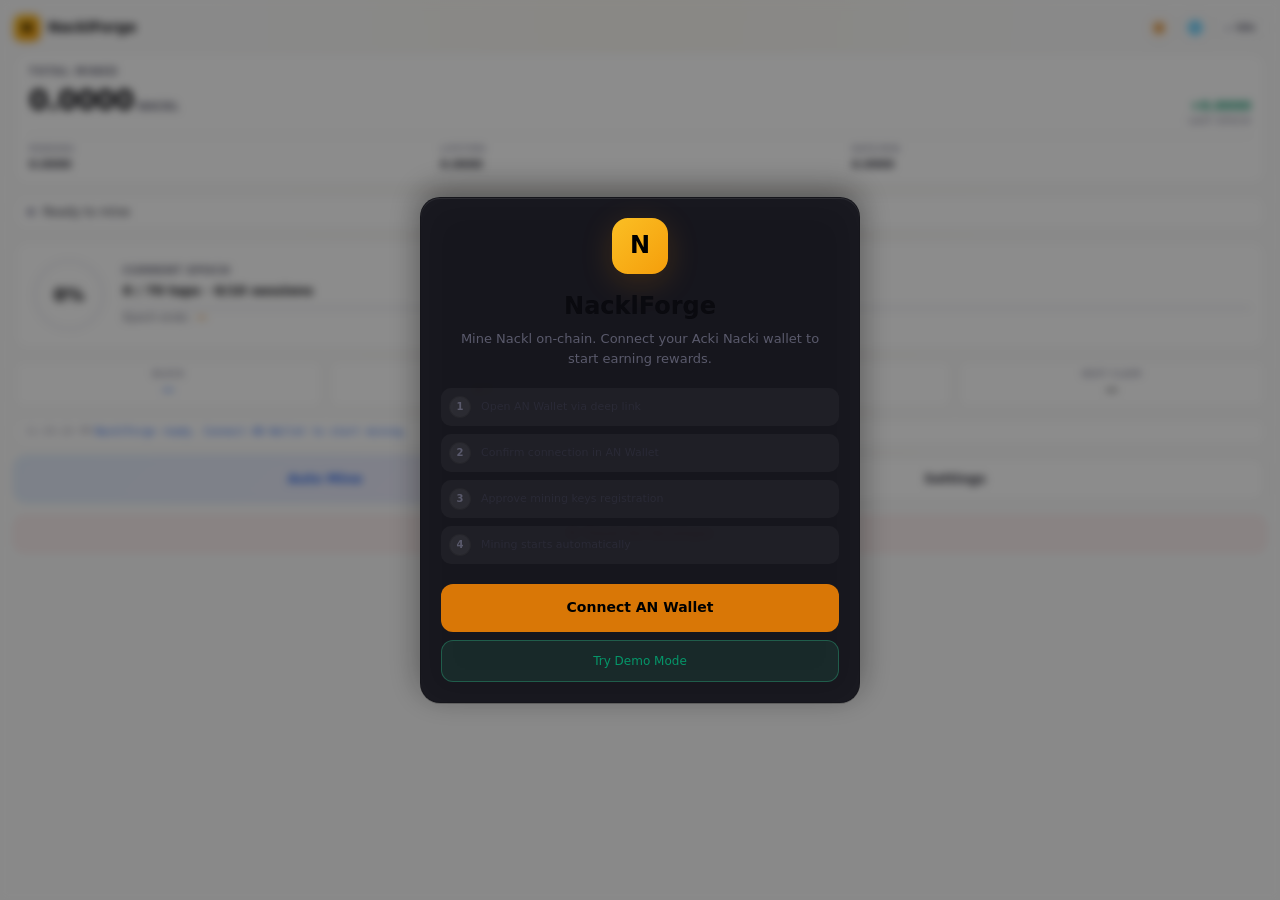
==== commit 7cbbd451: "Full restore: all features recovered" ====
--- a/apk_src/assets/index.html
+++ b/apk_src/assets/index.html
@@ -13,754 +13,368 @@
 <link rel="dns-prefetch" href="https://links.gosh.sh">
 <style>
 *{margin:0;padding:0;box-sizing:border-box;-webkit-tap-highlight-color:transparent}
-:root{
---bg:#0a0a0f;--elev:#12121a;--elev2:#1a1a26;
---bd:rgba(255,255,255,.06);--bd2:rgba(255,255,255,.12);
---fg:#f4f4f8;--fg2:#c8c8d4;--mt:#7a7a8c;--dim:#4a4a5c;
---ac:#fbbf24;--acg:rgba(251,191,36,.25);
---ok:#34d399;--okg:rgba(52,211,153,.25);
---err:#f87171;--inf:#60a5fa;
-color-scheme:dark light
-}
-@media (prefers-color-scheme: light){
-:root{
---bg:#fafafa;--elev:#fff;--elev2:#f0f0f4;
---bd:rgba(0,0,0,.08);--bd2:rgba(0,0,0,.14);
---fg:#0a0a0f;--fg2:#2a2a36;--mt:#5a5a6c;--dim:#9a9aac;
---ac:#d97706;--acg:rgba(217,119,6,.2);
---ok:#059669;--okg:rgba(5,150,105,.2);
---err:#dc2626;--inf:#2563eb
-}
-body{background:radial-gradient(ellipse at top,rgba(217,119,6,.06) 0%,transparent 50%),var(--bg)}
-}
-html,body{background:var(--bg);color:var(--fg);font:14px/1.4 -apple-system,BlinkMacSystemFont,"SF Pro Display","Segoe UI",system-ui,sans-serif;min-height:100vh;-webkit-font-smoothing:antialiased;font-variant-numeric:tabular-nums;user-select:none;-webkit-user-select:none;overscroll-behavior:none}
+:root{--bg:#0a0a0f;--elev:#12121a;--elev2:#1a1a26;--bd:rgba(255,255,255,.06);--bd2:rgba(255,255,255,.12);--fg:#f4f4f8;--fg2:#c8c8d4;--mt:#7a7a8c;--dim:#4a4a5c;--ac:#fbbf24;--acg:rgba(251,191,36,.25);--ok:#34d399;--okg:rgba(52,211,153,.25);--err:#f87171;--inf:#60a5fa;color-scheme:dark light}
+@media(prefers-color-scheme:light){:root{--bg:#fafafa;--elev:#fff;--elev2:#f0f0f4;--bd:rgba(0,0,0,.08);--bd2:rgba(0,0,0,.14);--fg:#0a0a0f;--fg2:#2a2a36;--mt:#5a5a6c;--dim:#9a9aac;--ac:#d97706;--acg:rgba(217,119,6,.2);--ok:#059669;--err:#dc2626;--inf:#2563eb}body{background:radial-gradient(ellipse at top,rgba(217,119,6,.06) 0%,transparent 50%),var(--bg)}}
+:root[data-theme="light"]{--bg:#fafafa;--elev:#fff;--elev2:#f0f0f4;--bd:rgba(0,0,0,.08);--bd2:rgba(0,0,0,.14);--fg:#0a0a0f;--fg2:#2a2a36;--mt:#5a5a6c;--dim:#9a9aac;--ac:#d97706;--acg:rgba(217,119,6,.2);--ok:#059669;--err:#dc2626;--inf:#2563eb}
+:root[data-theme="light"] body{background:radial-gradient(ellipse at top,rgba(217,119,6,.06) 0%,transparent 50%),var(--bg)}
+:root[data-theme="dark"]{--bg:#0a0a0f;--elev:#12121a;--elev2:#1a1a26;--bd:rgba(255,255,255,.06);--bd2:rgba(255,255,255,.12);--fg:#f4f4f8;--fg2:#c8c8d4;--mt:#7a7a8c;--dim:#4a4a5c;--ac:#fbbf24;--acg:rgba(251,191,36,.25);--ok:#34d399;--err:#f87171;--inf:#60a5fa}
+:root[data-theme="dark"] body{background:radial-gradient(ellipse at top,rgba(251,191,36,.04) 0%,transparent 50%),var(--bg)}
+html,body{background:var(--bg);color:var(--fg);font:14px/1.4 -apple-system,BlinkMacSystemFont,"Segoe UI",system-ui,sans-serif;height:100vh;overflow:hidden;-webkit-font-smoothing:antialiased;font-variant-numeric:tabular-nums;user-select:none;-webkit-user-select:none;overscroll-behavior:none}
 body{background:radial-gradient(ellipse at top,rgba(251,191,36,.04) 0%,transparent 50%),var(--bg);transition:background .3s}
-button,input,textarea{font:inherit;color:inherit}
-button{cursor:pointer;border:none;background:none}
-.hdr{position:sticky;top:0;z-index:30;display:flex;align-items:center;justify-content:space-between;padding:8px 16px;padding-top:max(8px,env(safe-area-inset-top));background:rgba(10,10,15,.92);backdrop-filter:blur(20px);-webkit-backdrop-filter:blur(20px);border-bottom:1px solid var(--bd);transition:background .3s}
-@media (prefers-color-scheme: light){.hdr{background:rgba(255,255,255,.92)}}
-.brand{display:flex;align-items:center;gap:10px}
-.bm{width:30px;height:30px;border-radius:9px;background:linear-gradient(135deg,#fbbf24,#f59e0b);display:flex;align-items:center;justify-content:center;font-weight:800;color:#000;font-size:15px;box-shadow:0 0 12px var(--acg)}
-.bn{font-weight:600;font-size:15px;letter-spacing:-.01em}
-.hdr-status{display:flex;align-items:center;gap:6px;padding:6px 12px;background:var(--elev);border:1px solid var(--bd2);border-radius:999px;font-size:11px;font-weight:600;color:var(--mt);transition:all .3s}
+button,input,textarea{font:inherit;color:inherit}button{cursor:pointer;border:none;background:none;touch-action:manipulation}
+#app{display:flex;flex-direction:column;height:100vh;height:100dvh;padding:max(env(safe-area-inset-top),8px) 14px max(env(safe-area-inset-bottom),8px)}
+.hdr{display:flex;align-items:center;justify-content:space-between;padding:4px 0 8px;flex-shrink:0}
+.brand{display:flex;align-items:center;gap:8px}
+.bm{width:26px;height:26px;border-radius:7px;background:linear-gradient(135deg,#fbbf24,#f59e0b);display:flex;align-items:center;justify-content:center;font-weight:800;color:#000;font-size:13px;box-shadow:0 0 10px var(--acg)}
+.bn{font-weight:600;font-size:14px}
+.hdr-right{display:flex;align-items:center;gap:6px}
+.demo-badge{display:inline-flex;align-items:center;padding:1px 6px;background:rgba(52,211,153,.15);color:var(--ok);border:1px solid rgba(52,211,153,.4);border-radius:5px;font-size:8px;font-weight:700;cursor:pointer}
+.demo-badge.hidden{display:none}.demo-badge:active{transform:scale(.95)}
+.wallet-name{display:inline-flex;align-items:center;padding:1px 6px;background:rgba(96,165,250,.1);color:var(--inf);border:1px solid rgba(96,165,250,.25);border-radius:5px;font-size:9px;font-weight:600;max-width:80px;overflow:hidden;text-overflow:ellipsis;white-space:nowrap}
+.wallet-name.hidden{display:none}
+.theme-toggle{width:32px;height:32px;border-radius:50%;background:var(--elev);border:1px solid var(--bd2);display:flex;align-items:center;justify-content:center;overflow:hidden;position:relative;transition:background .4s;padding:0}
+.theme-toggle:active{transform:scale(.93)}
+.theme-toggle-inner{position:relative;width:20px;height:20px}
+.theme-icon-sun,.theme-icon-moon{position:absolute;top:0;left:50%;transform:translateX(-50%);transition:transform .5s cubic-bezier(.4,0,.2,1),opacity .4s;color:var(--ac)}
+.theme-icon-sun{opacity:1;transform:translate(-50%,0) rotate(0)}
+.theme-icon-moon{opacity:0;transform:translate(-50%,100%) rotate(-90deg)}
+:root[data-theme="dark"] .theme-icon-sun{opacity:0;transform:translate(-50%,-100%) rotate(90deg)}
+:root[data-theme="dark"] .theme-icon-moon{opacity:1;transform:translate(-50%,0) rotate(0)}
+@media(prefers-color-scheme:dark){:root:not([data-theme]) .theme-icon-sun{opacity:0;transform:translate(-50%,-100%) rotate(90deg)}:root:not([data-theme]) .theme-icon-moon{opacity:1;transform:translate(-50%,0) rotate(0)}}
+.lang-btn{width:28px;height:28px;border-radius:7px;background:var(--elev);border:1px solid var(--bd2);color:var(--fg2);font-size:13px;display:flex;align-items:center;justify-content:center}
+.lang-btn:active{transform:scale(.95)}
+.lang-dropdown{position:fixed;top:50px;right:14px;z-index:200;background:var(--elev2);border:1px solid var(--bd2);border-radius:12px;padding:4px;box-shadow:0 8px 32px rgba(0,0,0,.5);min-width:160px}
+.lang-option{display:flex;align-items:center;gap:8px;padding:8px 10px;border-radius:8px;color:var(--fg2);font-size:12px;font-weight:500;width:100%;text-align:left}
+.lang-option:active{background:var(--elev)}.lang-option.active{background:rgba(251,191,36,.1);color:var(--ac)}
+.lang-flag{font-size:16px}.lang-name{flex:1}.lang-check{color:var(--ac);font-weight:700}
+.hdr-status{display:flex;align-items:center;gap:5px;padding:4px 9px;background:var(--elev);border:1px solid var(--bd2);border-radius:999px;font-size:10px;font-weight:600;color:var(--mt);transition:all .3s}
 .hdr-status.on{color:var(--ok);border-color:rgba(52,211,153,.3)}
-.hdr-status::before{content:'';width:6px;height:6px;border-radius:50%;background:var(--dim)}
+.hdr-status.err{color:var(--err);border-color:rgba(248,113,113,.3)}
+.hdr-status::before{content:'';width:5px;height:5px;border-radius:50%;background:var(--dim)}
 .hdr-status.on::before{background:var(--ok);box-shadow:0 0 6px var(--okg)}
-main{max-width:480px;margin:0 auto;padding:16px 16px 120px}
-.card{background:var(--elev);border:1px solid var(--bd);border-radius:20px;padding:20px;margin-bottom:14px;contain:layout style paint;transition:background .3s,border-color .3s}
+.hdr-status.err::before{background:var(--err)}
+main{flex:1;display:flex;flex-direction:column;gap:10px;min-height:0}
+.card{background:var(--elev);border:1px solid var(--bd);border-radius:14px;padding:12px 14px}
 .lbl{font-size:10px;text-transform:uppercase;letter-spacing:.12em;color:var(--mt);font-weight:600;margin-bottom:8px}
-.bal{display:flex;align-items:baseline;gap:6px}
-.bv{font-size:40px;font-weight:700;letter-spacing:-.03em;line-height:1;will-change:transform}
-.bu{font-size:14px;color:var(--mt);font-weight:600}
-.meta{display:flex;gap:16px;margin-top:14px}
-.mi{display:flex;flex-direction:column;gap:2px}
-.ml{color:var(--dim);font-size:9px;text-transform:uppercase;letter-spacing:.08em;font-weight:600}
-.mv{color:var(--fg2);font-weight:600;font-size:12px}
-.sc{display:flex;align-items:center;gap:16px}
-.si{width:12px;height:12px;border-radius:50%;background:var(--dim);flex-shrink:0;position:relative}
-.si.on{background:var(--ok);box-shadow:0 0 12px var(--okg)}
-.si.on::after{content:'';position:absolute;inset:-4px;border-radius:50%;border:2px solid var(--ok);opacity:.4;animation:pulse 1.6s ease-out infinite}
+.bal-row{display:flex;align-items:baseline;justify-content:space-between;gap:8px}
+.bal-main{display:flex;align-items:baseline;gap:4px}
+.bal-val{font-size:28px;font-weight:700;letter-spacing:-.02em;line-height:1}
+.bal-unit{font-size:11px;color:var(--mt);font-weight:600}
+.bal-secondary{display:flex;flex-direction:column;align-items:flex-end;gap:1px}
+.bal-sec-val{font-size:13px;font-weight:600;color:var(--ok)}
+.bal-sec-label{font-size:8px;color:var(--dim);text-transform:uppercase;letter-spacing:.08em;font-weight:600}
+.bal-meta{display:flex;gap:12px;margin-top:8px;padding-top:8px;border-top:1px solid var(--bd)}
+.bal-meta-item{display:flex;flex-direction:column;gap:1px;flex:1}
+.bal-meta-label{font-size:8px;color:var(--dim);text-transform:uppercase;letter-spacing:.08em;font-weight:600}
+.bal-meta-val{font-size:11px;color:var(--fg2);font-weight:600}
+.status-bar{display:flex;align-items:center;gap:8px;padding:8px 12px;background:var(--elev);border:1px solid var(--bd);border-radius:12px}
+.si{width:8px;height:8px;border-radius:50%;background:var(--dim);flex-shrink:0;position:relative}
+.si.on{background:var(--ok);box-shadow:0 0 8px var(--okg)}
+.si.on::after{content:'';position:absolute;inset:-3px;border-radius:50%;border:1.5px solid var(--ok);opacity:.4;animation:pulse 1.6s ease-out infinite}
 .si.err{background:var(--err)}
 @keyframes pulse{0%{transform:scale(.8);opacity:.6}100%{transform:scale(1.8);opacity:0}}
-.st{flex:1}
-.sl{font-size:10px;text-transform:uppercase;letter-spacing:.1em;color:var(--mt);font-weight:600}
-.sd{font-size:14px;font-weight:600;margin-top:2px}
-.ps{margin-bottom:16px}
-.ps:last-child{margin-bottom:0}
-.ph{display:flex;justify-content:space-between;align-items:baseline;margin-bottom:8px}
-.pt{font-size:11px;font-weight:600;color:var(--fg2);text-transform:uppercase;letter-spacing:.06em}
-.pv{font-size:11px;color:var(--mt);font-weight:500}
-.pv b{color:var(--fg);font-weight:600}
-.pb{height:6px;background:var(--elev2);border-radius:999px;overflow:hidden}
-.pf{height:100%;border-radius:999px;transition:width .4s cubic-bezier(.4,0,.2,1);width:0%;will-change:width}
-.pf.amber{background:linear-gradient(90deg,var(--ac),#f59e0b)}
-.pf.green{background:linear-gradient(90deg,var(--ok),#10b981)}
-.pf.blue{background:linear-gradient(90deg,var(--inf),#3b82f6)}
-.forge-ring{position:relative;width:80px;height:80px;margin:0 auto 12px}
-.forge-ring svg{transform:rotate(-90deg)}
-.forge-ring-bg{stroke:var(--elev2)}
-.forge-ring-fg{stroke:var(--ac);stroke-linecap:round;transition:stroke-dashoffset .5s ease;filter:drop-shadow(0 0 4px var(--acg))}
-.forge-ring-icon{position:absolute;inset:0;display:flex;align-items:center;justify-content:center;font-size:24px}
-.ctl{display:flex;gap:10px}
-.btn{flex:1;padding:16px;border-radius:14px;font-size:14px;font-weight:600;letter-spacing:.02em;transition:all .15s;text-align:center;will-change:transform}
-.btn-p{background:var(--ac);color:#000}
-.btn-p:active{transform:scale(.97);background:#f59e0b}
-.btn-p:disabled{background:var(--elev2);color:var(--dim);cursor:not-allowed}
-.btn-d{background:rgba(248,113,113,.15);color:var(--err);border:1px solid rgba(248,113,113,.3)}
-.btn-d:active{transform:scale(.97)}
+.st-text{flex:1;font-size:12px;font-weight:500;color:var(--fg2)}
+.st-text b{color:var(--fg);font-weight:600}
+.epoch-card{background:var(--elev);border:1px solid var(--bd);border-radius:14px;padding:14px;display:flex;align-items:center;gap:14px}
+.epoch-ring{position:relative;width:80px;height:80px;flex-shrink:0}
+.epoch-ring svg{transform:rotate(-90deg)}
+.epoch-ring-bg{stroke:var(--elev2)}
+.epoch-ring-fg{stroke:var(--ac);stroke-linecap:round;transition:stroke-dashoffset .5s ease;filter:drop-shadow(0 0 4px var(--acg))}
+.epoch-ring-pct{position:absolute;inset:0;display:flex;align-items:center;justify-content:center;font-size:18px;font-weight:700}
+.epoch-info{flex:1;min-width:0}
+.epoch-title{font-size:10px;text-transform:uppercase;letter-spacing:.1em;color:var(--mt);font-weight:600;margin-bottom:4px}
+.epoch-detail{font-size:13px;font-weight:600;margin-bottom:6px}
+.epoch-timer{display:flex;align-items:center;gap:6px;font-size:11px;color:var(--mt)}
+.epoch-timer-val{color:var(--ac);font-weight:600}
+.epoch-progress-bar{height:4px;background:var(--elev2);border-radius:999px;overflow:hidden;margin-top:6px}
+.epoch-progress-fill{height:100%;background:linear-gradient(90deg,var(--ac),#f59e0b);border-radius:999px;transition:width .4s}
+.stats-grid{display:grid;grid-template-columns:repeat(4,1fr);gap:6px}
+.stat-cell{background:var(--elev);border:1px solid var(--bd);border-radius:10px;padding:8px 6px;text-align:center}
+.stat-label{font-size:8px;color:var(--dim);text-transform:uppercase;letter-spacing:.06em;font-weight:600;margin-bottom:2px}
+.stat-value{font-size:12px;font-weight:700;font-variant-numeric:tabular-nums}
+.stat-value.ac{color:var(--ac)}.stat-value.ok{color:var(--ok)}.stat-value.inf{color:var(--inf)}
+.mini-log{background:var(--elev);border:1px solid var(--bd);border-radius:10px;padding:6px 10px;max-height:44px;overflow:hidden;flex-shrink:0}
+.mini-log-line{font:10px/1.4 "SF Mono",ui-monospace,monospace;color:var(--mt);white-space:nowrap;overflow:hidden;text-overflow:ellipsis}
+.mini-log-line:last-child{color:var(--fg2)}
+.mini-log-line .lt{color:var(--dim);margin-right:4px}
+.mini-log-line.ok{color:var(--ok)}.mini-log-line.err{color:var(--err)}.mini-log-line.info{color:var(--inf)}
+.controls{display:flex;gap:8px;flex-shrink:0}
+.btn{flex:1;padding:13px;border-radius:12px;font-size:13px;font-weight:600;transition:transform .15s;text-align:center}
+.btn-auto{background:linear-gradient(135deg,rgba(96,165,250,.15),rgba(167,139,250,.15));color:var(--inf);border:1px solid rgba(96,165,250,.3)}
+.btn-auto:active{transform:scale(.97)}
+.btn-auto.on{background:linear-gradient(135deg,rgba(52,211,153,.15),rgba(96,165,250,.15));color:var(--ok);border-color:rgba(52,211,153,.4)}
 .btn-g{background:var(--elev);color:var(--fg2);border:1px solid var(--bd2)}
 .btn-g:active{transform:scale(.97);background:var(--elev2)}
-.btn-g.on{background:rgba(96,165,250,.15);color:var(--inf);border-color:rgba(96,165,250,.3)}
-.btn-g:disabled{opacity:.5;cursor:not-allowed}
-.log{margin-top:14px}
-.loghdr{display:flex;justify-content:space-between;align-items:center;margin-bottom:12px}
-.logt{font-size:10px;text-transform:uppercase;letter-spacing:.1em;color:var(--mt);font-weight:600}
-.logc{font-size:11px;color:var(--dim);padding:4px 8px}
-.logl{max-height:160px;overflow-y:auto;font:11px/1.6 "SF Mono","JetBrains Mono",ui-monospace,monospace;-webkit-overflow-scrolling:touch;touch-action:pan-y}
-.logl::-webkit-scrollbar{width:3px}
-.logl::-webkit-scrollbar-thumb{background:var(--bd2);border-radius:2px}
-.le{display:flex;gap:8px;padding:2px 0}
-.lt{color:var(--dim);flex-shrink:0}
-.lm{color:var(--fg2);word-break:break-word}
-.lm.info{color:var(--inf)}
-.lm.ok{color:var(--ok)}
-.lm.warn{color:var(--ac)}
-.lm.err{color:var(--err)}
-.skeleton{background:linear-gradient(90deg,var(--elev2) 25%,var(--elev) 50%,var(--elev2) 75%);background-size:200% 100%;animation:shimmer 1.5s infinite;border-radius:8px}
-@keyframes shimmer{0%{background-position:200% 0}100%{background-position:-200% 0}}
-.ov{position:fixed;left:0;right:0;bottom:0;top:0;z-index:100;background:var(--bg);display:flex;align-items:center;justify-content:center;padding:max(env(safe-area-inset-top),20px) 20px 20px;overflow-y:auto}
-.ov.hidden{display:none}
-.ovc{width:100%;max-width:400px;padding:20px 0}
-.ovl{width:64px;height:64px;border-radius:18px;background:linear-gradient(135deg,#fbbf24,#f59e0b);display:flex;align-items:center;justify-content:center;margin:0 auto 20px;font-weight:800;color:#000;font-size:28px;box-shadow:0 8px 32px var(--acg)}
-.ovt{font-size:26px;font-weight:700;text-align:center;letter-spacing:-.02em;margin-bottom:8px}
-.ovd{font-size:13px;color:var(--mt);text-align:center;line-height:1.5;margin-bottom:24px;padding:0 8px}
-.connect-card{background:var(--elev);border:1px solid var(--bd);border-radius:20px;padding:24px;margin-bottom:16px;contain:layout style paint}
-.connect-icon{width:48px;height:48px;border-radius:14px;background:linear-gradient(135deg,rgba(96,165,250,.2),rgba(34,197,94,.2));display:flex;align-items:center;justify-content:center;margin:0 auto 16px;font-size:24px}
-.connect-title{font-size:16px;font-weight:600;text-align:center;margin-bottom:6px}
-.connect-desc{font-size:12px;color:var(--mt);text-align:center;line-height:1.5;margin-bottom:20px}
-.steps{display:flex;flex-direction:column;gap:10px;margin-bottom:20px}
-.step{display:flex;align-items:center;gap:12px;padding:10px;background:var(--elev2);border-radius:12px;font-size:12px;transition:all .3s}
-.step-num{width:24px;height:24px;border-radius:50%;background:var(--bg);border:1px solid var(--bd2);display:flex;align-items:center;justify-content:center;font-size:11px;font-weight:700;color:var(--mt);flex-shrink:0;transition:all .3s}
+.donate-btn{display:flex;align-items:center;justify-content:center;gap:6px;width:100%;padding:8px;background:rgba(248,113,113,.08);border:1px solid rgba(248,113,113,.2);border-radius:10px;color:var(--err);font-size:11px;font-weight:600;flex-shrink:0;margin-top:4px}
+.donate-btn:active{transform:scale(.98)}
+.donate-icon{font-size:13px}
+.sheet-scrim{position:fixed;inset:0;z-index:250;background:rgba(0,0,0,.6);backdrop-filter:blur(6px);display:flex;align-items:flex-end;justify-content:center;animation:fadein .3s}
+.sheet-scrim.hidden{display:none}
+.sheet{background:var(--elev);border-radius:20px 20px 0 0;padding:max(env(safe-area-inset-top),16px) 20px max(env(safe-area-inset-bottom),20px);width:100%;max-width:440px;max-height:90vh;overflow-y:auto;animation:slideup .35s cubic-bezier(.32,.72,0,1)}
+@keyframes slideup{from{transform:translateY(100%)}to{transform:translateY(0)}}
+@keyframes fadein{from{opacity:0}to{opacity:1}}
+.sheet-handle{width:40px;height:4px;background:var(--dim);border-radius:2px;margin:0 auto 14px}
+.sheet-header{text-align:center;margin-bottom:16px}
+.sheet-icon-big{font-size:32px;margin-bottom:8px}
+.sheet-title{font-size:18px;font-weight:700;margin-bottom:4px}
+.sheet-desc{font-size:12px;color:var(--mt);line-height:1.4}
+.settings-field{margin-bottom:12px}
+.settings-label{display:block;font-size:11px;color:var(--mt);font-weight:600;margin-bottom:4px;text-transform:uppercase}
+.sheet-input{flex:1;width:100%;background:var(--elev2);border:1px solid var(--bd2);border-radius:10px;padding:12px;color:var(--fg);font-size:14px}
+.sheet-input:focus{outline:none;border-color:var(--ac)}
+.sheet-btn{width:100%;padding:14px;border-radius:12px;font-size:14px;font-weight:600;margin-bottom:8px}
+.sheet-btn.primary{background:var(--ac);color:#000}
+.sheet-btn.danger{background:var(--err);color:#fff}
+.sheet-btn.ghost{background:transparent;color:var(--mt);border:1px solid var(--bd2)}
+.donate-recipient{display:flex;align-items:center;justify-content:center;gap:6px;padding:8px 12px;background:var(--elev2);border-radius:10px;margin-bottom:14px;font-size:12px}
+.donate-recipient-addr{color:var(--ac);font-weight:600;font-family:monospace}
+.donate-amount-row{display:flex;align-items:center;gap:8px;margin-bottom:10px}
+.donate-amount-unit{font-size:12px;color:var(--mt);font-weight:600}
+.donate-quick{display:flex;gap:6px;margin-bottom:14px}
+.donate-quick-btn{flex:1;padding:8px;background:var(--elev2);border:1px solid var(--bd);border-radius:8px;color:var(--fg2);font-size:12px;font-weight:600}
+.donate-quick-btn:active{transform:scale(.95)}
+.donate-leaderboard-title{font-size:12px;font-weight:700;text-transform:uppercase;letter-spacing:.08em;color:var(--mt);margin-bottom:10px;text-align:center}
+.donate-leaderboard{max-height:240px;overflow-y:auto;margin-bottom:14px;overscroll-behavior:contain;padding:0 4px}
+.donate-leaderboard::-webkit-scrollbar{width:3px}
+.donate-leaderboard::-webkit-scrollbar-thumb{background:var(--bd2);border-radius:2px}
+.donate-row{display:flex;align-items:center;gap:10px;padding:8px 10px;border-radius:10px;margin-bottom:4px;font-size:12px}
+.donate-row.rank-1{background:linear-gradient(90deg,rgba(251,191,36,.08),transparent);border:1px solid rgba(251,191,36,.15)}
+.donate-row.rank-2{background:linear-gradient(90deg,rgba(192,192,192,.08),transparent)}
+.donate-row.rank-3{background:linear-gradient(90deg,rgba(205,127,50,.08),transparent)}
+.donate-rank{width:24px;height:24px;border-radius:50%;display:flex;align-items:center;justify-content:center;font-size:11px;font-weight:700;background:var(--elev2);color:var(--mt)}
+.donate-row.rank-1 .donate-rank{background:linear-gradient(135deg,#fbbf24,#f59e0b);color:#000}
+.donate-row.rank-2 .donate-rank{background:linear-gradient(135deg,#e5e7eb,#9ca3af);color:#000}
+.donate-row.rank-3 .donate-rank{background:linear-gradient(135deg,#d97706,#92400e);color:#fff}
+.donate-name{flex:1;color:var(--fg2);font-weight:500;overflow:hidden;text-overflow:ellipsis;white-space:nowrap}
+.donate-row.rank-1 .donate-name{color:#fbbf24;font-weight:600}
+.donate-amount-text{color:var(--ok);font-weight:600}
+.login-scrim{position:fixed;inset:0;z-index:90;background:rgba(0,0,0,.45);backdrop-filter:blur(4px);display:flex;align-items:flex-end;justify-content:center;animation:fadein .3s}
+@media(min-width:600px){.login-scrim{align-items:center;padding:20px}}
+.login-scrim.hidden{display:none}
+.login-card{background:rgba(18,18,26,.92);backdrop-filter:blur(20px);border:1px solid var(--bd2);border-radius:20px 20px 0 0;padding:max(env(safe-area-inset-top),20px) 20px max(env(safe-area-inset-bottom),20px);width:100%;max-width:440px;box-shadow:inset 0 1px 0 rgba(255,255,255,.08),0 -8px 32px rgba(0,0,0,.4);animation:slideup .35s cubic-bezier(.32,.72,0,1)}
+@media(min-width:600px){.login-card{border-radius:20px}}
+.login-logo{width:56px;height:56px;border-radius:16px;background:linear-gradient(135deg,#fbbf24,#f59e0b);display:flex;align-items:center;justify-content:center;margin:0 auto 16px;font-weight:800;color:#000;font-size:24px;box-shadow:0 8px 32px var(--acg)}
+.login-title{font-size:24px;font-weight:700;text-align:center;margin-bottom:6px}
+.login-desc{font-size:13px;color:var(--mt);text-align:center;line-height:1.5;margin-bottom:20px;padding:0 8px}
+.steps{display:flex;flex-direction:column;gap:8px;margin-bottom:16px}
+.step{display:flex;align-items:center;gap:10px;padding:8px;background:rgba(255,255,255,.04);border-radius:10px;font-size:11px}
+.step-num{width:22px;height:22px;border-radius:50%;background:rgba(255,255,255,.06);border:1px solid var(--bd2);display:flex;align-items:center;justify-content:center;font-size:10px;font-weight:700;color:var(--mt);flex-shrink:0}
 .step.active .step-num{background:var(--ac);color:#000;border-color:var(--ac)}
 .step.done .step-num{background:var(--ok);color:#000;border-color:var(--ok)}
 .step-text{color:var(--fg2);font-weight:500}
 .step.active .step-text{color:var(--ac)}
 .step.done .step-text{color:var(--ok)}
-.bcn{width:100%;padding:16px;background:var(--ac);color:#000;border-radius:14px;font-size:15px;font-weight:600;margin-top:8px}
-.bcn:active{transform:scale(.98)}
-.bcn:disabled{background:var(--elev2);color:var(--dim);cursor:not-allowed}
-.bsn{width:100%;padding:13px;background:transparent;color:var(--mt);border:1px solid var(--bd2);border-radius:12px;font-size:13px;font-weight:500;margin-top:10px}
-.bsn:active{background:var(--elev)}
-.snackbar{position:fixed;bottom:110px;left:50%;transform:translateX(-50%);background:var(--elev2);border:1px solid var(--bd2);color:var(--fg);padding:12px 20px;border-radius:12px;font-size:13px;font-weight:500;z-index:200;box-shadow:0 8px 32px rgba(0,0,0,.5);animation:ti .3s ease-out;max-width:90vw;display:flex;align-items:center;gap:12px}
-.snackbar.action{padding-right:8px}
-.snackbar-btn{background:var(--ac);color:#000;padding:6px 12px;border-radius:8px;font-size:12px;font-weight:600}
+.login-btn{width:100%;padding:14px;background:var(--ac);color:#000;border-radius:12px;font-size:14px;font-weight:600;margin-top:4px}
+.login-btn:active{transform:scale(.98)}
+.login-btn:disabled{background:rgba(255,255,255,.06);color:var(--dim)}
+.login-secondary{width:100%;padding:12px;background:transparent;color:var(--mt);border:1px solid var(--bd2);border-radius:12px;font-size:12px;font-weight:500;margin-top:8px}
+.login-secondary:active{background:var(--elev)}
+.login-demo{background:rgba(52,211,153,.1);color:var(--ok);border-color:rgba(52,211,153,.3)}
+.snackbar{position:fixed;bottom:100px;left:50%;transform:translateX(-50%);background:var(--elev2);border:1px solid var(--bd2);color:var(--fg);padding:10px 16px;border-radius:10px;font-size:12px;font-weight:500;z-index:200;box-shadow:0 8px 32px rgba(0,0,0,.5);animation:ti .3s ease-out,to .3s ease-in 2.7s forwards;max-width:90vw;text-align:center}
 @keyframes ti{from{opacity:0;transform:translate(-50%,20px)}to{opacity:1;transform:translate(-50%,0)}}
-.sp{display:inline-block;width:14px;height:14px;border:2px solid rgba(0,0,0,.2);border-top-color:#000;border-radius:50%;animation:spin .8s linear infinite;vertical-align:middle;margin-right:6px}
-.sp.l{border-color:rgba(255,255,255,.2);border-top-color:var(--fg)}
+@keyframes to{to{opacity:0;transform:translate(-50%,-20px)}}
+.sp{display:inline-block;width:12px;height:12px;border:2px solid rgba(0,0,0,.2);border-top-color:#000;border-radius:50%;animation:spin .8s linear infinite;vertical-align:middle;margin-right:4px}
 @keyframes spin{to{transform:rotate(360deg)}}
 .hidden{display:none!important}
-.bottom-sheet-bg{position:fixed;inset:0;z-index:140;background:rgba(0,0,0,.6);backdrop-filter:blur(4px);display:flex;align-items:flex-end;justify-content:center;animation:fadein .2s}
-@keyframes fadein{from{opacity:0}to{opacity:1}}
-.bottom-sheet{background:var(--elev);border-radius:20px 20px 0 0;padding:24px 20px max(env(safe-area-inset-bottom),20px);width:100%;max-width:480px;animation:slideup .3s cubic-bezier(.4,0,.2,1)}
-@keyframes slideup{from{transform:translateY(100%)}to{transform:translateY(0)}}
-.sheet-handle{width:40px;height:4px;background:var(--dim);border-radius:2px;margin:0 auto 16px}
-.sheet-title{font-size:18px;font-weight:700;margin-bottom:8px;text-align:center}
-.sheet-desc{font-size:13px;color:var(--mt);text-align:center;margin-bottom:20px}
-.sheet-amount{font-size:36px;font-weight:700;text-align:center;margin-bottom:20px;background:linear-gradient(135deg,var(--ok),#10b981);-webkit-background-clip:text;background-clip:text;color:transparent}
-.sheet-actions{display:flex;gap:10px}
-.fade-in{animation:fadein .3s ease-out}
+@media(max-height:600px){.bal-val{font-size:22px}.epoch-card{padding:10px;gap:10px}.epoch-ring{width:60px;height:60px}.stats-grid{gap:4px}.stat-cell{padding:6px 4px}.mini-log{max-height:32px}.btn{padding:11px}}
+@media(max-width:360px){.stats-grid{grid-template-columns:repeat(2,1fr)}}
 </style>
 </head>
 <body>
+<div id="app">
 <div class="hdr">
-<div class="brand"><div class="bm">N</div><div class="bn">NacklForge</div></div>
-<div class="hdr-status" id="hdrStatus">Idle</div>
+<div class="brand">
+<div class="bm">N</div><div class="bn">NacklForge</div>
+<span class="demo-badge hidden" id="demoBadge" data-i18n="demo_badge">DEMO</span>
+<span class="wallet-name hidden" id="walletName"></span>
+</div>
+<div class="hdr-right">
+<button class="theme-toggle" id="themeBtn" aria-label="Theme"><div class="theme-toggle-inner"><svg class="theme-icon-sun" width="20" height="20" viewBox="0 0 24 24" fill="none"><circle cx="12" cy="12" r="5" fill="currentColor"/><g stroke="currentColor" stroke-width="2" stroke-linecap="round"><line x1="12" y1="2" x2="12" y2="4"/><line x1="12" y1="20" x2="12" y2="22"/><line x1="4.93" y1="4.93" x2="6.34" y2="6.34"/><line x1="17.66" y1="17.66" x2="19.07" y2="19.07"/><line x1="2" y1="12" x2="4" y2="12"/><line x1="20" y1="12" x2="22" y2="12"/><line x1="4.93" y1="19.07" x2="6.34" y2="17.66"/><line x1="17.66" y1="6.34" x2="19.07" y2="4.93"/></g></svg><svg class="theme-icon-moon" width="18" height="18" viewBox="0 0 24 24" fill="none"><path d="M21 12.79A9 9 0 1 1 11.21 3 7 7 0 0 0 21 12.79z" fill="currentColor"/></svg></div></button>
+<button class="lang-btn" id="langBtn" aria-label="Language">🌐</button>
+<div class="hdr-status" id="hdrStatus" data-i18n="status_idle">Idle</div>
+</div>
 </div>
 <main>
 <div class="card">
-<div class="lbl">Total Mined</div>
-<div class="bal"><span class="bv" id="balV">0.0000</span><span class="bu">NACKL</span></div>
-<div class="meta">
-<div class="mi"><span class="ml">Pending</span><span class="mv" id="pendV">0.0000</span></div>
-<div class="mi"><span class="ml">Lifetime</span><span class="mv" id="lifeV">0.0000</span></div>
-<div class="mi"><span class="ml">Block</span><span class="mv" id="blkV">—</span></div>
-</div>
-</div>
-<div class="card sc">
+<div class="lbl" data-i18n="total_mined">Total Mined</div>
+<div class="bal-row">
+<div class="bal-main"><span class="bal-val" id="balV">0.0000</span><span class="bal-unit">NACKL</span></div>
+<div class="bal-secondary"><span class="bal-sec-val" id="lastEpochReward">+0.0000</span><span class="bal-sec-label" data-i18n="last_epoch">Last Epoch</span></div>
+</div>
+<div class="bal-meta">
+<div class="bal-meta-item"><span class="bal-meta-label" data-i18n="pending">Pending</span><span class="bal-meta-val" id="pendV">0.0000</span></div>
+<div class="bal-meta-item"><span class="bal-meta-label" data-i18n="lifetime">Lifetime</span><span class="bal-meta-val" id="lifeV">0.0000</span></div>
+<div class="bal-meta-item"><span class="bal-meta-label" data-i18n="rate">Rate/min</span><span class="bal-meta-val" id="rateV">0.0000</span></div>
+</div>
+</div>
+<div class="status-bar">
 <div class="si" id="stI"></div>
-<div class="st"><div class="sl" id="stL">Idle</div><div class="sd" id="stD">Not connected</div></div>
-</div>
-<div class="card">
-<div class="forge-ring">
-<svg width="80" height="80" viewBox="0 0 80 80">
-<circle class="forge-ring-bg" cx="40" cy="40" r="34" fill="none" stroke-width="4"/>
-<circle class="forge-ring-fg" id="forgeRingFg" cx="40" cy="40" r="34" fill="none" stroke-width="4" stroke-dasharray="213.6" stroke-dashoffset="213.6"/>
-</svg>
-<div class="forge-ring-icon" id="forgeRingIcon">⚒</div>
-</div>
-<div class="ps"><div class="ph"><span class="pt">Current Epoch</span><span class="pv"><b id="epT">0</b> / 70 taps</span></div><div class="pb"><div class="pf amber" id="epB"></div></div></div>
-<div class="ps"><div class="ph"><span class="pt">Sessions this epoch</span><span class="pv"><b id="ssC">0</b> / 10</span></div><div class="pb"><div class="pf blue" id="ssB"></div></div></div>
-<div class="ps"><div class="ph"><span class="pt">Active session</span><span class="pv"><b id="ssT">0</b> / 7 taps</span></div><div class="pb"><div class="pf green" id="asB"></div></div></div>
-</div>
-<div class="ctl">
-<button class="btn btn-p" id="startBtn">Start Mining</button>
-<button class="btn btn-g" id="autoBtn">Auto Mine</button>
-</div>
-<div class="ctl" style="margin-top:10px">
-<button class="btn btn-g" id="claimBtn" disabled>Claim Reward</button>
-</div>
-<div class="card log">
-<div class="loghdr"><span class="logt">Activity Log</span><button class="logc" id="clearLogBtn">Clear</button></div>
-<div class="logl" id="log"></div>
-</div>
+<div class="st-text" id="stText" data-i18n="not_connected">Not connected</div>
+</div>
+<div class="epoch-card">
+<div class="epoch-ring">
+<svg width="80" height="80" viewBox="0 0 80 80"><circle class="epoch-ring-bg" cx="40" cy="40" r="34" fill="none" stroke-width="4"/><circle class="epoch-ring-fg" id="epochRing" cx="40" cy="40" r="34" fill="none" stroke-width="4" stroke-dasharray="213.6" stroke-dashoffset="213.6"/></svg>
+<div class="epoch-ring-pct" id="epochPct">0%</div>
+</div>
+<div class="epoch-info">
+<div class="epoch-title" data-i18n="current_epoch">Current Epoch</div>
+<div class="epoch-detail"><b id="epTaps">0</b> / 70 <span data-i18n="taps">taps</span> · <b id="ssCount">0</b>/10 <span data-i18n="sessions">sessions</span></div>
+<div class="epoch-progress-bar"><div class="epoch-progress-fill" id="epochBar" style="width:0%"></div></div>
+<div class="epoch-timer"><span data-i18n="epoch_ends">Epoch ends:</span> <span class="epoch-timer-val" id="epochTimer">—</span></div>
+</div>
+</div>
+<div class="stats-grid">
+<div class="stat-cell"><div class="stat-label" data-i18n="block">Block</div><div class="stat-value inf" id="statBlock">—</div></div>
+<div class="stat-cell"><div class="stat-label" data-i18n="session_taps">Session</div><div class="stat-value ac" id="statSession">0/7</div></div>
+<div class="stat-cell"><div class="stat-label" data-i18n="next_session">Next</div><div class="stat-value ok" id="statNext">—</div></div>
+<div class="stat-cell"><div class="stat-label" data-i18n="next_claim">Next claim</div><div class="stat-value" id="statNextClaim">—</div></div>
+</div>
+<div class="mini-log" id="miniLog"></div>
+<div class="controls">
+<button class="btn btn-auto" id="autoBtn"><span data-i18n="auto_mine">Auto Mine</span></button>
+<button class="btn btn-g" id="settingsBtn" data-i18n="settings">Settings</button>
+</div>
+<button class="donate-btn" id="donateBtn"><span class="donate-icon">❤</span><span data-i18n="donate_title">Thank the Developer</span></button>
 </main>
-
-<div class="ov" id="ov">
-<div class="ovc">
-<div class="ovl">N</div>
-<div class="ovt">NacklForge</div>
-<div class="ovd">Mine Nackl on-chain. Connect your Acki Nacki wallet to start earning rewards.</div>
-<div class="connect-card">
-<div class="connect-icon">🔐</div>
-<div class="connect-title">Connect AN Wallet</div>
-<div class="connect-desc">Authorize NacklForge to mine on your behalf. Your keys stay on your device.</div>
-<div class="steps">
-<div class="step" id="step1"><div class="step-num">1</div><div class="step-text">Open AN Wallet via deep link</div></div>
-<div class="step" id="step2"><div class="step-num">2</div><div class="step-text">Confirm connection in AN Wallet</div></div>
-<div class="step" id="step3"><div class="step-num">3</div><div class="step-text">Approve mining keys registration</div></div>
-<div class="step" id="step4"><div class="step-num">4</div><div class="step-text">Mining starts automatically</div></div>
-</div>
-<button class="bcn" id="connectBtn">Connect AN Wallet</button>
-<button class="bsn" id="logoutBtn">Logout / Reset</button>
-<button class="bsn" id="feedbackBtn" style="margin-top:6px;color:var(--inf);border-color:rgba(96,165,250,.3)">Report Issue</button>
-</div>
-</div>
-</div>
-
-<div class="bottom-sheet-bg hidden" id="claimSheet">
-<div class="bottom-sheet">
-<div class="sheet-handle"></div>
-<div class="sheet-title">Claim Reward</div>
-<div class="sheet-desc">Move pending NACKL to your lifetime balance</div>
-<div class="sheet-amount" id="claimAmount">0.0000</div>
-<div class="sheet-actions">
-<button class="btn btn-g" id="claimCancel">Cancel</button>
-<button class="btn btn-p" id="claimConfirm">Confirm Claim</button>
-</div>
-</div>
-</div>
-
+</div>
+<!-- Settings -->
+<div class="sheet-scrim hidden" id="settingsScrim"><div class="sheet"><div class="sheet-handle"></div><div class="sheet-header"><div class="sheet-icon-big" style="color:var(--ac)">⚙</div><div class="sheet-title" data-i18n="mining_settings">Mining Settings</div><div class="sheet-desc" data-i18n="settings_desc">Configure mining parameters.</div></div><div class="settings-field"><label class="settings-label" data-i18n="setting_taps">Taps per session (1-7)</label><input type="number" class="sheet-input" id="setTaps" min="1" max="7" value="7"></div><div class="settings-field"><label class="settings-label" data-i18n="setting_sessions">Sessions per epoch (1-10)</label><input type="number" class="sheet-input" id="setSessions" min="1" max="10" value="10"></div><div class="settings-field"><label class="settings-label" data-i18n="setting_cooldown">Session cooldown (sec)</label><input type="number" class="sheet-input" id="setCooldown" min="5" max="60" value="18"></div><div class="settings-field"><label class="settings-label" data-i18n="setting_throttle">Performance mode</label><select class="sheet-input" id="setThrottle"><option value="1" selected data-i18n="throttle_eco">Eco (recommended)</option><option value="0" data-i18n="throttle_off">High Performance</option></select></div><button class="sheet-btn primary" id="settingsSave" data-i18n="settings_save">Save</button><button class="sheet-btn ghost" id="settingsReset" style="color:var(--err)" data-i18n="settings_reset">Reset to Defaults</button></div></div>
+<!-- Donate -->
+<div class="sheet-scrim hidden" id="donateScrim"><div class="sheet"><div class="sheet-handle"></div><div class="sheet-header"><div class="sheet-icon-big" style="color:var(--err)">❤</div><div class="sheet-title" data-i18n="donate_title">Thank the Developer</div><div class="sheet-desc" data-i18n="donate_desc">Send NACKL to support development</div></div><div class="donate-recipient"><span data-i18n="donate_recipient">Recipient:</span> <span class="donate-recipient-addr">macvenzer</span></div><div class="donate-amount-row"><input type="number" class="sheet-input" id="donateAmount" placeholder="0.00" min="0" step="0.01" value="1"><span class="donate-amount-unit">NACKL</span></div><div class="donate-quick"><button class="donate-quick-btn" data-amount="1">1</button><button class="donate-quick-btn" data-amount="5">5</button><button class="donate-quick-btn" data-amount="10">10</button><button class="donate-quick-btn" data-amount="50">50</button><button class="donate-quick-btn" data-amount="100">100</button></div><button class="sheet-btn danger" id="donateSend" data-i18n="donate_send">Send NACKL</button><div class="donate-leaderboard-title" data-i18n="donate_top">Top Donators</div><div class="donate-leaderboard" id="donateLeaderboard"></div><button class="sheet-btn ghost" id="donateClose" data-i18n="cancel">Cancel</button></div></div>
+<!-- Login -->
+<div class="login-scrim" id="loginScrim"><div class="login-card"><div class="login-logo">N</div><div class="login-title" data-i18n="onboarding_title">NacklForge</div><div class="login-desc" data-i18n="onboarding_desc">Mine Nackl on-chain. Connect your Acki Nacki wallet to start earning rewards.</div><div class="steps"><div class="step" id="step1"><div class="step-num">1</div><div class="step-text" data-i18n="step1">Open AN Wallet via deep link</div></div><div class="step" id="step2"><div class="step-num">2</div><div class="step-text" data-i18n="step2">Confirm connection in AN Wallet</div></div><div class="step" id="step3"><div class="step-num">3</div><div class="step-text" data-i18n="step3">Approve mining keys registration</div></div><div class="step" id="step4"><div class="step-num">4</div><div class="step-text" data-i18n="step4">Mining starts automatically</div></div></div><button class="login-btn" id="connectBtn" data-i18n="connect_wallet">Connect AN Wallet</button><button class="login-secondary login-demo" id="demoBtn" data-i18n="try_demo">Try Demo Mode</button><button class="login-secondary" id="logoutBtn" data-i18n="logout_reset" style="display:none">Logout / Reset</button></div></div>
 <script type="module">
-// Lazy-load bee_sdk only when user connects (saves 8MB fetch on every launch)
-let _beeModule=null;
-async function loadBeeSdk(){
-  if(_beeModule)return _beeModule;
-  const mod=await import('./bee_sdk.js');
-  // bee_sdk.js exports init as default; expose it as mod.init for convenience
-  _beeModule={...mod,init:mod.default};
-  return _beeModule;
-}
-let _wasmReady=false;
-async function ensureWasm(){
-  if(_wasmReady)return true;
-  try{
-    log('info','Loading bee_sdk WASM...');
-    const m=await loadBeeSdk();
-    // Use direct fetch + arrayBuffer for file:// compatibility in Android WebView
-    const wasmResp=await fetch('./bee_sdk_bg.wasm');
-    if(!wasmResp.ok)throw new Error('WASM fetch failed: '+wasmResp.status);
-    const wasmBuf=await wasmResp.arrayBuffer();
-    await m.init({module_or_path:wasmBuf});
-    _wasmReady=true;
-    log('ok','WASM bee_sdk loaded');
-    return true;
-  }catch(e){
-    const msg=e&&e.message?e.message:String(e);
-    log('err',`WASM load failed: ${msg}`);
-    lastErr=msg;
-    return false;
-  }
-}
-
-// ===== Mining constants (configurable via remote config) =====
-let APP_ID='0x0000000000000000000000000000000000000000000000000000000000000010';
-let ENDPOINTS=['https://mainnet-cf.ackinacki.org/','https://mainnet.ackinacki.org/'];
-let MINING_SESSION_MS=15000,RESTART_DELAY=18000,TAPS_PER_SESSION=7,TAP_INTERVAL=2000,SESSIONS_PER_EPOCH=10,MAX_TAPS=70,EPOCH_COOLDOWN=60000,CHAIN_POLL=5000,EPOCH_WAIT=5000,CAN_START_POLL=1000,STUCK_MS=90000,REWARD_CD=120000,REWARD_EPOCHS=3;
-const SESSION_TTL=300,MAX_ATTEMPTS=60,POLL_INTERVAL=2000;
-
-// ===== State =====
+import {LANGUAGES,translations,detectLanguage,getLang,setLang,t,getLangDir} from './i18n.js';
+// === LIBS ===
+function createStore(s){let st=s;const l=new Set();return{getState:()=>st,setState:p=>{st={...st,...(typeof p==='function'?p(st):p)};l.forEach(f=>f(st))}}}
+const store=createStore({life:0,pend:0,running:false,desired:false,auto:false});
+function animateNumber(el,from,to,d=4,dur=500){if(from===to||!el){if(el)el.textContent=to.toFixed(d);return}const s=performance.now();const step=n=>{const t=Math.min(1,(n-s)/dur);const e=1-Math.pow(1-t,3);el.textContent=(from+(to-from)*e).toFixed(d);if(t<1)requestAnimationFrame(step);else el.textContent=to.toFixed(d)};requestAnimationFrame(step)}
+function pulseEl(el){if(!el)return;el.style.transition='transform .15s';el.style.transform='scale(1.05)';setTimeout(()=>{el.style.transform='';setTimeout(()=>el.style.transition='',150)},150)}
+const httpClient={async fetch(url,o={}){const{retry:rt=3,timeout:tm=10000,...init}=o;for(let a=0;a<=rt;a++){try{const c=new AbortController();const ti=setTimeout(()=>c.abort(),tm);const r=await fetch(url,{...init,signal:c.signal});clearTimeout(ti);if(!r.ok&&a<rt&&r.status>=500){await new Promise(r=>setTimeout(r,1e3*(a+1)));continue}return r}catch(e){if(a>=rt)throw e;await new Promise(r=>setTimeout(r,1e3*(a+1)))}}},async post(url,b,o={}){return(await this.fetch(url,{method:'POST',headers:{'Content-Type':'application/json',...o.headers},body:JSON.stringify(b),...o})).json()}};
+let _es=null;function connectRealtime(){try{_es=new EventSource('https://mainnet-cf.ackinacki.org/graphql/stream');_es.onopen=()=>log('info','Real-time connected');_es.onerror=()=>{if(_es){_es.close();_es=null}log('warn','Real-time disconnected')};_es.addEventListener('block',e=>{try{const d=JSON.parse(e.data);if(d.seq_no){lastBlock=Number(d.seq_no);scheduleUI()}}catch(_){}})}catch(e){}}
+function disconnectRealtime(){if(_es){_es.close();_es=null}}
+const userTimezone=Intl.DateTimeFormat().resolvedOptions().timeZone||'UTC';const userLocale=navigator.language||'en-US';
+function formatTime(ts,fmt='time'){const d=new Date(ts);if(fmt==='time')return d.toLocaleTimeString(userLocale,{hour:'2-digit',minute:'2-digit',second:'2-digit',timeZone:userTimezone});if(fmt==='relative'){const diff=Date.now()-ts;if(diff<6e4)return'just now';if(diff<36e5)return Math.floor(diff/6e4)+'m ago';return Math.floor(diff/36e5)+'h ago'}return d.toLocaleString(userLocale,{timeZone:userTimezone})}
+const R={orderBy:(a,f,d='asc')=>[...a].sort((x,y)=>{const xv=x[f],yv=y[f];return d==='asc'?xv<yv?-1:xv>yv?1:0:xv>yv?-1:xv<yv?1:0}),debounce:(fn,ms)=>{let t;return(...a)=>{clearTimeout(t);t=setTimeout(()=>fn(...a),ms)}}};
+let _fs=false;function toggleFullscreen(){const el=document.documentElement;if(!_fs){(el.requestFullscreen||el.webkitRequestFullscreen)?.call(el);_fs=true}else{(document.exitFullscreen||document.webkitExitFullscreen)?.call(document);_fs=false}}
+let _wl=null;async function acquireWakeLock(){try{if('wakeLock'in navigator)_wl=await navigator.wakeLock.request('screen')}catch(e){}}function releaseWakeLock(){if(_wl){_wl.release().catch(()=>{});_wl=null}}
+function applyAdaptiveLayout(){const w=window.innerWidth;const g=document.querySelector('.stats-grid');if(g)g.style.gridTemplateColumns=w<360?'repeat(2,1fr)':'repeat(4,1fr)';const b=document.getElementById('balV');if(b)b.style.fontSize=w<340?'22px':w<380?'26px':'28px'}
+function setupResizeObserver(){applyAdaptiveLayout();window.addEventListener('resize',R.debounce(applyAdaptiveLayout,150));window.addEventListener('orientationchange',()=>setTimeout(applyAdaptiveLayout,100))}
+function setupSwipeDown(scr,sh,onClose,thr){if(!scr||!sh)return;let sy=0,cy=0,dr=false;const cl=thr||80;scr.addEventListener('click',e=>{if(e.target===scr&&onClose)onClose()});sh.addEventListener('touchstart',e=>{const tag=e.target.tagName;if(['BUTTON','INPUT','SELECT','TEXTAREA','A'].includes(tag))return;if(sh.scrollTop>0)return;sy=e.touches[0].clientY;dr=true;sh.style.transition='none'},{passive:true});sh.addEventListener('touchmove',e=>{if(!dr)return;cy=e.touches[0].clientY-sy;if(cy>0&&sh.scrollTop<=0){e.preventDefault&&e.preventDefault();sh.style.transform='translateY('+cy+'px)';scr.style.opacity=String(Math.max(0.3,1-cy/400))}else if(cy<=0){dr=false;sh.style.transform='';scr.style.opacity=''}},{passive:false});sh.addEventListener('touchend',()=>{if(!dr)return;dr=false;sh.style.transition='transform .3s ease,opacity .3s ease';if(cy>cl&&sh.scrollTop<=0){if(onClose)onClose();sh.style.transform='';scr.style.opacity=''}else{sh.style.transform='';scr.style.opacity=''}cy=0},{passive:true})}
+// === i18n ===
+function applyTranslations(){const lang=getLang();const dir=getLangDir();document.documentElement.lang=lang;document.documentElement.dir=dir;document.querySelectorAll('[data-i18n]').forEach(el=>{const k=el.getAttribute('data-i18n');const tr=t(k);if(tr)el.textContent=tr})}
+let langDropdown=null;function showLangPicker(){if(langDropdown){langDropdown.remove();langDropdown=null;return}const c=getLang();langDropdown=document.createElement('div');langDropdown.className='lang-dropdown';LANGUAGES.forEach(l=>{const o=document.createElement('button');o.className='lang-option'+(l.code===c?' active':'');o.innerHTML='<span class="lang-flag">'+l.flag+'</span><span class="lang-name">'+l.native+'</span>'+(l.code===c?'<span class="lang-check">\u2713</span>':'');o.onclick=()=>{setLang(l.code);langDropdown.remove();langDropdown=null;applyTranslations();if(navigator.vibrate)navigator.vibrate(10)};langDropdown.appendChild(o)});document.body.appendChild(langDropdown)}
+function getCurrentTheme(){const s=localStorage.getItem('nacklforge_theme');if(s)return s;return window.matchMedia&&window.matchMedia('(prefers-color-scheme: light)').matches?'light':'dark'}
+function toggleTheme(){const c=getCurrentTheme();const n=c==='dark'?'light':'dark';localStorage.setItem('nacklforge_theme',n);document.documentElement.setAttribute('data-theme',n);if(navigator.vibrate)navigator.vibrate(15)}
+const _savedTheme=localStorage.getItem('nacklforge_theme');if(_savedTheme)document.documentElement.setAttribute('data-theme',_savedTheme);
+applyTranslations();
+// === CONSTANTS ===
+const DEFAULT_APP_ID='0x0000000000000000000000000000000000000000000000000000000000000010';const APP_ID=localStorage.getItem('nacklforge_dapp_id')||DEFAULT_APP_ID;const HAS_CUSTOM_DAPP_ID=APP_ID!==DEFAULT_APP_ID;
+const ENDPOINTS=['https://mainnet-cf.ackinacki.org/','https://mainnet.ackinacki.org/'];
+let TAPS_PER_SESSION=7,SESSIONS_PER_EPOCH=10,SESSION_RESTART_DELAY_MS=18000,CHAIN_POLL_MS=5000,REWARD_CD=30000;
+const MINING_SESSION_MS=15000,TAP_INTERVAL_MS=2000,MAX_TAPS=70,EPOCH_COOLDOWN_MS=60000,EPOCH_WAIT_MS=5000,CAN_START_POLL_MS=1000,STUCK_MS=90000;
+const SESSION_TTL=300,MAX_ATTEMPTS=60,POLL_INTERVAL=2000,EPOCH_DURATION_MS=300000;
+// === STATE ===
 let miner=null,beeConnect=null,wallet=null,addr=null,keys=null,desired=false,running=false,starting=false,auto=false,awaitSeed=false;
 let life=0,pend=0,ssTaps=0,ssTarget=TAPS_PER_SESSION,ssEpoch=0,tapsEpoch=0,epoch5m='',lastChain=0,lastProg=0,lastReward=0,rewardInFlight=false,rewardEpochs=[],lastBlock=0,lastErr=null;
-let tapTimers=[],endTimer=null,restartTimer=null,canStartTimer=null,chainTimer=null,epochTimer=null,startTimer=null;
-let connectSession=null;
-let activeEndpointIdx=0;  // For endpoint failover (#29)
-let chainPollInFlight=false;  // For deduplication (#23)
-let consecutiveErrors=0;  // For circuit breaker (#22)
-let circuitBreakerUntil=0;  // Circuit open until timestamp
-
-// Performance metrics (#47)
-const perfMetrics={launchTime:Date.now(),wasmLoadTime:0,chainPollLatency:[],errors:0,rewards:0};
-
+let tapTimers=[],endTimer=null,restartTimer=null,canStartTimer=null,chainTimer=null,epochWaitTimer=null,startTimer=null;
+let connectSession=null,demoMode=false,_bgThrottle=1,_isBackground=false,_networkOnline=navigator.onLine;
+let lastEpochRewardAmount=0,epochStartTime=0,nextSessionAt=0,miningRate=0,tapsLastMinute=[];
+// === DOM ===
 const $=id=>document.getElementById(id);
-const ov=$('ov'),connectBtn=$('connectBtn'),logoutBtn=$('logoutBtn'),feedbackBtn=$('feedbackBtn');
-const startBtn=$('startBtn'),autoBtn=$('autoBtn'),claimBtn=$('claimBtn'),clearLogBtn=$('clearLogBtn'),logEl=$('log');
-const stI=$('stI'),stL=$('stL'),stD=$('stD'),balV=$('balV'),pendV=$('pendV'),lifeV=$('lifeV'),blkV=$('blkV'),hdrStatus=$('hdrStatus');
-const epT=$('epT'),epB=$('epB'),ssC=$('ssC'),ssB=$('ssB'),ssTEl=$('ssT'),asB=$('asB');
-const step1=$('step1'),step2=$('step2'),step3=$('step3'),step4=$('step4');
-const forgeRingFg=$('forgeRingFg'),forgeRingIcon=$('forgeRingIcon');
-const claimSheet=$('claimSheet'),claimAmount=$('claimAmount'),claimCancel=$('claimCancel'),claimConfirm=$('claimConfirm');
-
-// UI update batching (#3 rAF coalescing)
-let _uiScheduled=false;
-function scheduleUI(){if(_uiScheduled)return;_uiScheduled=true;requestAnimationFrame(()=>{_uiScheduled=false;updateUI()})}
-
-// Debounced log rendering (#40)
-let _logBuf=[],_logScheduled=false;
-function log(t,m){
-  _logBuf.push({t,m,tm:new Date().toTimeString().slice(0,8)});
-  if(_logScheduled)return;
-  _logScheduled=true;
-  requestAnimationFrame(()=>{
-    _logScheduled=false;
-    const frag=document.createDocumentFragment();
-    for(const{t,m,tm} of _logBuf){
-      const e=document.createElement('div');e.className='le';
-      const esc=m.replace(/[&<>"']/g,c=>({'&':'&amp;','<':'&lt;','>':'&gt;','"':'&quot;',"'":'&#39;'}[c]));
-      e.innerHTML=`<span class="lt">${tm}</span><span class="lm ${t}">${esc}</span>`;
-      frag.insertBefore(e,frag.firstChild);
-    }
-    logEl.insertBefore(frag,logEl.firstChild);
-    _logBuf=[];
-    while(logEl.children.length>60)logEl.removeChild(logEl.lastChild);
-    try{if(window.AndroidBridge)window.AndroidBridge.onLog(t,m)}catch(_){}
-  });
-}
-
-// Snackbar (#18)
-function snackbar(msg,opts={}){
-  const el=document.createElement('div');
-  el.className='snackbar'+(opts.action?' action':'');
-  let html=`<span>${msg.replace(/[&<>]/g,c=>({'&':'&amp;','<':'&lt;','>':'&gt;'}[c]))}</span>`;
-  if(opts.action)html+=`<button class="snackbar-btn">${opts.action}</button>`;
-  el.innerHTML=html;
-  if(opts.onClick&&opts.action){
-    el.querySelector('.snackbar-btn').addEventListener('click',()=>{opts.onClick();el.remove()});
-  }
-  document.body.appendChild(el);
-  setTimeout(()=>{if(el.parentNode)el.remove()},opts.duration||3500);
-}
-function toast(m,t=''){snackbar(m)}
-
-// Animated number transitions (#15)
-function animateNumber(el,from,to,decimals=4,duration=600){
-  if(from===to){el.textContent=to.toFixed(decimals);return}
-  const start=performance.now();
-  const step=now=>{
-    const t=Math.min(1,(now-start)/duration);
-    const eased=1-Math.pow(1-t,3);
-    const val=from+(to-from)*eased;
-    el.textContent=val.toFixed(decimals);
-    if(t<1)requestAnimationFrame(step);
-  };
-  requestAnimationFrame(step);
-}
-
+const loginScrim=$('loginScrim'),connectBtn=$('connectBtn'),logoutBtn=$('logoutBtn'),demoBtn=$('demoBtn');
+const autoBtn=$('autoBtn'),settingsBtn=$('settingsBtn');
+const walletNameEl=$('walletName'),demoBadge=$('demoBadge');
+const stI=$('stI'),stText=$('stText'),hdrStatus=$('hdrStatus');
+const balV=$('balV'),pendV=$('pendV'),lifeV=$('lifeV'),lastEpochRewardEl=$('lastEpochReward'),rateV=$('rateV');
+const epTaps=$('epTaps'),ssCount=$('ssCount'),epochBar=$('epochBar'),epochRing=$('epochRing'),epochPct=$('epochPct'),epochTimer=$('epochTimer');
+const statBlock=$('statBlock'),statSession=$('statSession'),statNext=$('statNext'),statNextClaim=$('statNextClaim');
+const miniLog=$('miniLog');const step1=$('step1'),step2=$('step2'),step3=$('step3'),step4=$('step4');
+const langBtn=$('langBtn'),themeBtn=$('themeBtn');
+// === UI ===
+let _uiScheduled=false;function scheduleUI(){if(_uiScheduled)return;_uiScheduled=true;requestAnimationFrame(()=>{_uiScheduled=false;updateUI()})}
+let _logBuf=[];function log(type,msg){const tm=formatTime(Date.now(),'time');_logBuf.push({type,msg,tm});if(_logBuf.length>20)_logBuf.shift();const last2=_logBuf.slice(-2);miniLog.innerHTML=last2.map(l=>'<div class="mini-log-line '+l.type+'"><span class="lt">'+l.tm+'</span>'+l.msg.replace(/[&<>]/g,c=>({'&':'&amp;','<':'&lt;','>':'&gt;'}[c]))+'</div>').join('');try{if(window.AndroidBridge)window.AndroidBridge.onLog(type,msg)}catch(_){}}
+function snackbar(msg){const el=document.createElement('div');el.className='snackbar';el.textContent=msg;document.body.appendChild(el);setTimeout(()=>el.remove(),3000)}
 function setStep(n){[step1,step2,step3,step4].forEach((s,i)=>{s.classList.remove('active','done');if(i+1<n)s.classList.add('done');else if(i+1===n)s.classList.add('active')})}
-function setStatus(s,d){
-stI.className='si';
-let hdr='Idle';
-if(s==='mining'){stI.classList.add('on');stL.textContent='Mining';stD.textContent=d||`Session ${ssEpoch+1} of ${SESSIONS_PER_EPOCH} · ${ssTaps}/${ssTarget} taps`;startBtn.textContent='Stop Mining';startBtn.className='btn btn-d';hdr='Mining';forgeRingIcon.textContent='⚒'}
-else if(s==='waiting'){stI.classList.add('on');stL.textContent='Waiting';stD.textContent=d||'Waiting for next epoch window';startBtn.textContent='Mining...';startBtn.className='btn btn-g';startBtn.disabled=true;hdr='Waiting';forgeRingIcon.textContent='⏳'}
-else if(s==='starting'){stL.textContent='Starting';stD.textContent=d||'Initializing mining session...';startBtn.textContent='Starting...';startBtn.className='btn btn-g';startBtn.disabled=true;hdr='Starting';forgeRingIcon.textContent='⟳'}
-else if(s==='error'){stI.classList.add('err');stL.textContent='Error';stD.textContent=d||'Mining error occurred';startBtn.textContent='Retry';startBtn.className='btn btn-p';startBtn.disabled=false;hdr='Error';forgeRingIcon.textContent='⚠'}
-else{stL.textContent='Idle';stD.textContent=d||'Ready to mine';startBtn.textContent='Start Mining';startBtn.className='btn btn-p';startBtn.disabled=false;hdr='Idle';forgeRingIcon.textContent='⚒'}
-hdrStatus.textContent=hdr;
-hdrStatus.classList.toggle('on',s==='mining'||s==='waiting'||s==='starting');
-}
-
-let _lastBal=0,_lastPend=0,_lastLife=0;
-function updateUI(){
-const tot=life+pend;
-if(parseFloat(balV.textContent)!==tot)animateNumber(balV,_lastBal,tot,4);_lastBal=tot;
-if(parseFloat(pendV.textContent)!==pend)animateNumber(pendV,_lastPend,pend,4);_lastPend=pend;
-if(parseFloat(lifeV.textContent)!==life)animateNumber(lifeV,_lastLife,life,4);_lastLife=life;
-blkV.textContent=lastBlock?`#${lastBlock.toLocaleString()}`:'—';
-epT.textContent=tapsEpoch;epB.style.width=`${Math.min(100,tapsEpoch/MAX_TAPS*100)}%`;
-ssC.textContent=ssEpoch;ssB.style.width=`${Math.min(100,ssEpoch/SESSIONS_PER_EPOCH*100)}%`;
-ssTEl.textContent=ssTaps;asB.style.width=`${Math.min(100,ssTaps/ssTarget*100)}%`;
-// Forge ring progress (#17) — shows epoch progress as circular ring
-const ringLen=213.6;
-const epochPct=Math.min(1,tapsEpoch/MAX_TAPS);
-forgeRingFg.setAttribute('stroke-dashoffset',ringLen*(1-epochPct));
-claimBtn.disabled=pend<=0||rewardInFlight;
-claimBtn.textContent=pend>0?`Claim ${pend.toFixed(4)} NACKL`:'No Reward Yet';
-autoBtn.classList.toggle('on',auto);
-if(running)setStatus('mining');else if(starting)setStatus('starting');else if(desired&&(awaitSeed||epochTimer))setStatus('waiting');else if(lastErr)setStatus('error',lastErr);else if(desired)setStatus('waiting','Preparing next session...');else setStatus('idle');
-}
-
-// ===== Persistence (#26 — save full mining state) =====
-function saveAccount(){
-  try{
-    const d=JSON.stringify({
-      wallet,keys,life,
-      // Mining state for resume after process death (#26, #30)
-      miningState:{ssTaps,tapsEpoch,ssEpoch,epoch5m,rewardEpochs,lastChain}
-    });
-    if(window.AndroidBridge&&window.AndroidBridge.saveAccount)window.AndroidBridge.saveAccount(d);
-    else localStorage.setItem('nacklforge_account',d);
-  }catch(_){}
-}
-function loadAccount(){
-  try{
-    let r=null;
-    if(window.AndroidBridge&&window.AndroidBridge.loadAccount)r=window.AndroidBridge.loadAccount();
-    else r=localStorage.getItem('nacklforge_account');
-    return r?JSON.parse(r):null;
-  }catch(_){return null}
-}
-function clearAccount(){
-  try{
-    if(window.AndroidBridge&&window.AndroidBridge.clearAccount)window.AndroidBridge.clearAccount();
-    else localStorage.removeItem('nacklforge_account');
-  }catch(_){}
-}
-function umsg(e){const t=e&&e.message?e.message:String(e);if(/pool timed out|open connection/i.test(t))return'Network timeout — retrying';if(/memory access out of bounds|RuntimeError/i.test(t))return'WASM memory error';if(/FnOnce called more than once/i.test(t))return'WASM callback error';if(/Invalid ABI|Decode message body/i.test(t))return'ABI decode error';return t.slice(0,200)}
-function clearTimers(){tapTimers.forEach(t=>clearTimeout(t));tapTimers=[];if(endTimer)clearTimeout(endTimer);if(restartTimer)clearTimeout(restartTimer);if(canStartTimer)clearTimeout(canStartTimer);if(chainTimer)clearTimeout(chainTimer);if(epochTimer)clearTimeout(epochTimer);if(startTimer)clearTimeout(startTimer);endTimer=restartTimer=canStartTimer=chainTimer=epochTimer=startTimer=null;running=false;starting=false;awaitSeed=false}
-function pumpTap(){if(!running)return;if(ssTaps>=ssTarget)return;if(tapsEpoch>=MAX_TAPS)return;try{if(miner)miner.add_tap(1,1);ssTaps+=1;tapsEpoch=Math.min(MAX_TAPS,tapsEpoch+1);lastProg=Date.now();pend+=0.0072;log('info',`Tap ${ssTaps}/${ssTarget} · epoch ${tapsEpoch}/${MAX_TAPS}`);scheduleUI()}catch(e){const m=umsg(e);if(/No running workers/i.test(m)){clearTimers();return}log('err',m)}}
-function scheduleTaps(){if(!running)return;const rem=Math.max(0,MAX_TAPS-tapsEpoch);const tgt=Math.min(TAPS_PER_SESSION,rem);ssTarget=tgt;for(let i=0;i<tgt;i++)tapTimers.push(setTimeout(pumpTap,i*TAP_INTERVAL));scheduleUI()}
-function resetEpoch(e){epoch5m=e||epoch5m;ssEpoch=0;tapsEpoch=0;lastProg=Date.now();log('info',`New epoch started: ${epoch5m.slice(-10)}`);scheduleUI()}
-
-// ===== Chain data with deduplication (#23), stale-while-revalidate (#24), circuit breaker (#22) =====
-async function fetchChain(){
-  if(!miner)return null;
-  // Circuit breaker (#22)
-  if(Date.now()<circuitBreakerUntil){
-    log('warn',`Circuit open — waiting ${Math.ceil((circuitBreakerUntil-Date.now())/1000)}s`);
-    return null;
-  }
-  // Deduplication (#23)
-  if(chainPollInFlight)return null;
-  chainPollInFlight=true;
-  const t0=performance.now();
-  try{
-    const d=await miner.get_miner_data();
-    consecutiveErrors=0;
-    perfMetrics.chainPollLatency.push(performance.now()-t0);
-    if(perfMetrics.chainPollLatency.length>20)perfMetrics.chainPollLatency.shift();
-    const ne=d&&d.epoch_5m_start!==undefined?d.epoch_5m_start.toString():'';
-    const ct=d&&d.tap_sum_5m!==undefined?Number(d.tap_sum_5m.toString()):0;
-    if(epoch5m&&ne&&ne!==epoch5m)resetEpoch(ne);
-    else if(ne&&!epoch5m)epoch5m=ne;
-    if(Number.isFinite(ct)){tapsEpoch=Math.min(MAX_TAPS,Math.max(0,ct));ssEpoch=Math.max(ssEpoch,Math.min(SESSIONS_PER_EPOCH,Math.floor(tapsEpoch/TAPS_PER_SESSION)))}
-    lastChain=Date.now();
-    if(!lastProg)lastProg=lastChain;
-    if(ne){rewardEpochs=rewardEpochs||[];if(!rewardEpochs.includes(ne))rewardEpochs.push(ne);if(rewardEpochs.length>=REWARD_EPOCHS&&!rewardInFlight)requestReward('epoch_threshold')}
-    scheduleUI();maybeRecover();
-    return d;
-  }catch(e){
-    consecutiveErrors++;
-    perfMetrics.errors++;
-    log('err',`Chain poll failed: ${umsg(e)}`);
-    // Circuit breaker (#22): 5 errors → open for 60s
-    if(consecutiveErrors>=5){
-      circuitBreakerUntil=Date.now()+60000;
-      log('warn','Circuit breaker opened for 60s');
-      // Endpoint failover (#29)
-      activeEndpointIdx=(activeEndpointIdx+1)%ENDPOINTS.length;
-      log('info',`Switching to endpoint ${activeEndpointIdx+1}: ${ENDPOINTS[activeEndpointIdx].slice(0,30)}...`);
-    }
-    return null;
-  }finally{chainPollInFlight=false}
-}
-async function fetchBlock(){if(!miner)return;try{const b=await miner.get_current_block();if(b&&b.seq_no!==undefined){lastBlock=Number(b.seq_no);scheduleUI()}}catch(_){}}
-
-// ===== Reward with optimistic UI (#25) =====
-function requestReward(reason){
-  if(rewardInFlight)return false;
-  const now=Date.now();
-  if(lastReward&&now-lastReward<REWARD_CD)return false;
-  rewardInFlight=true;lastReward=now;
-  const amt=pend;
-  log('info',`Claiming ${amt.toFixed(4)} NACKL (${reason})...`);
-  // Optimistic UI (#25): immediately move pending to life, rollback on failure
-  const prevPend=pend,prevLife=life;
-  life+=amt;pend=0;
-  scheduleUI();
-  const fin=()=>{
-    perfMetrics.rewards++;
-    log('ok',`Claimed ${amt.toFixed(4)} NACKL`);
-    snackbar(`+${amt.toFixed(4)} NACKL claimed`,{action:'View',onClick:()=>log('info',`Last claim: ${amt.toFixed(4)} NACKL at ${new Date().toLocaleTimeString()}`)});
-    saveAccount();scheduleUI();
-    fetchChain().finally(()=>{if(desired&&!running&&!starting)scheduleStart(0)});
-  };
-  const rollback=(err)=>{
-    life=prevLife;pend=prevPend;rewardInFlight=false;
-    log('err',`Claim failed: ${umsg(err)}`);
-    snackbar('Claim failed — will retry','err');
-    scheduleUI();
-  };
-  if(miner)miner.get_reward().then(fin).catch(rollback);
-  else setTimeout(fin,300);
-  return true;
-}
-function maybeRecover(){if(!desired||running)return;if(tapsEpoch<=0)return;const lp=lastProg||lastChain||Date.now();if(Date.now()-lp<STUCK_MS)return;requestReward(tapsEpoch>=MAX_TAPS?'stuck_full_epoch':'stuck_taps')}
-
-// ===== Exponential backoff for chain polls (#21) =====
-function getChainPollDelay(){
-  if(consecutiveErrors===0)return CHAIN_POLL;
-  return Math.min(CHAIN_POLL*Math.pow(1.5,consecutiveErrors),30000);
-}
-function scheduleChainPoll(){
-  if(!desired||running||epochTimer)return;
-  if(chainTimer)clearTimeout(chainTimer);
-  chainTimer=setTimeout(async()=>{
-    chainTimer=null;
-    await fetchChain();
-    await fetchBlock();
-    scheduleChainPoll();
-  },getChainPollDelay());
-}
-function scheduleStart(delay){if(!desired)return;if(running||starting||startTimer||canStartTimer||restartTimer)return;startTimer=setTimeout(()=>{startTimer=null;startMining().catch(e=>log('err',umsg(e)))},Math.max(0,delay))}
-function scheduleEpochWait(reason){if(!desired||running||epochTimer)return;if(restartTimer)clearTimeout(restartTimer);restartTimer=null;log('info',`Epoch ${reason} — waiting ${EPOCH_WAIT}ms for new epoch...`);epochTimer=setTimeout(async()=>{epochTimer=null;const prev=epoch5m;const d=await fetchChain();if(!desired)return;const next=d?.epoch_5m_start?d.epoch_5m_start.toString():epoch5m||'';if(prev&&next&&prev!==next){resetEpoch(next||prev);startMining().catch(e=>log('err',umsg(e)));return}scheduleEpochWait(reason)},EPOCH_WAIT)}
-function scheduleNext(delay){if(!desired)return;if(ssEpoch>=SESSIONS_PER_EPOCH||tapsEpoch>=MAX_TAPS){scheduleEpochWait('full');return}if(restartTimer)clearTimeout(restartTimer);restartTimer=setTimeout(()=>{restartTimer=null;startMining().catch(e=>log('err',umsg(e)))},delay);log('info',`Next session in ${(delay/1000).toFixed(0)}s`);scheduleUI()}
-function completeSession(status,actual){const tgt=ssTarget;ssEpoch+=1;log('ok',`Session ${status} — ${actual}/${tgt} taps · epoch ${ssEpoch}/${SESSIONS_PER_EPOCH}`);clearTimers();saveAccount();fetchChain().finally(()=>{if(!desired)return;if(ssEpoch>=SESSIONS_PER_EPOCH||tapsEpoch>=MAX_TAPS)scheduleNext(EPOCH_COOLDOWN);else scheduleNext(RESTART_DELAY)});scheduleUI()}
-async function startMining(){
-  if(!desired)return;
-  if(running||starting)return;
-  if(epochTimer)return;
-  if(!lastChain||Date.now()-lastChain>EPOCH_WAIT-500)await fetchChain();
-  if(ssEpoch>=SESSIONS_PER_EPOCH||tapsEpoch>=MAX_TAPS){scheduleEpochWait('full');return}
-  ssTaps=0;ssTarget=TAPS_PER_SESSION;starting=true;lastErr=null;scheduleUI();
-  try{
-    if(miner){
-      if(!miner.can_start()){log('info','Waiting for seed from chain...');starting=false;awaitSeed=true;scheduleUI();canStartTimer=setTimeout(()=>{canStartTimer=null;awaitSeed=false;startMining().catch(e=>log('err',umsg(e)))},CAN_START_POLL);return}
-      miner.start(MINING_SESSION_MS,raw=>{
-        let ev=raw;try{ev=typeof raw==='string'?JSON.parse(raw):raw}catch(_){}
-        if(ev&&(ev.ok===false||ev.error)){log('err',umsg(ev.error||ev));completeSession('error',ssTaps);return}
-        const k=ev&&ev.action?ev.action:(ev&&ev.event?ev.event:'callback');
-        const st=ev&&ev.data?ev.data.status:null;
-        if(k==='status_updated'&&st==='computing')log('info','Worker: computing PoW...');
-        else if(k==='status_updated'&&st==='submitting')log('info','Worker: submitting to chain...');
-        else if(k==='status_updated'&&(st==='finished'||st==='removed'))completeSession(st,ssTaps);
-        else if(k==='session_accepted')completeSession('accepted',ssTaps);
-      });
-    }
-    running=true;starting=false;scheduleTaps();
-    log('ok',`Mining session started — target ${ssTarget} taps`);
-    if(endTimer)clearTimeout(endTimer);
-    endTimer=setTimeout(()=>{if(running)completeSession('finished',ssTaps)},MINING_SESSION_MS);
-    scheduleUI();
-    // Update FGS notification with heartbeat (#27)
-    notifyAndroid('mining',`Session ${ssEpoch+1} · ${ssTaps}/${ssTarget} taps`);
-  }catch(e){starting=false;lastErr=umsg(e);log('err',lastErr);scheduleUI();notifyAndroid('error',lastErr);throw e}
-}
-function stopMining(){desired=false;auto=false;clearTimers();if(miner)try{miner.stop()}catch(_){}log('info','Mining stopped');scheduleUI();notifyAndroid('idle','Mining stopped')}
-
-// Notify Android to update FGS notification text (#27 heartbeat)
-function notifyAndroid(state,detail){
-  try{if(window.AndroidBridge&&window.AndroidBridge.onMiningState)window.AndroidBridge.onMiningState(state,detail)}catch(_){}
-}
-
-// ===== Native AN Wallet authorization via BeeConnect =====
-async function handleConnect(){
-  connectBtn.disabled=true;
-  connectBtn.innerHTML='<span class="sp"></span>Initializing...';
-  setStep(1);
-  perfMetrics.connectStart=Date.now();
-  const ok=await ensureWasm();
-  perfMetrics.wasmLoadTime=Date.now()-perfMetrics.connectStart;
-  if(!ok){toast('WASM failed to load','err');connectBtn.disabled=false;connectBtn.textContent='Connect AN Wallet';return}
-  const{BeeConnect,Miner,gen_mining_keys,get_miner_address_by_wallet_name}=await loadBeeSdk();
-
-  try{
-    log('info','Creating BeeConnect session...');
-    beeConnect=new BeeConnect();
-    connectSession=beeConnect.create_shared_key_session(APP_ID,SESSION_TTL,null);
-    log('ok',`Session created: ${connectSession.session_id.slice(0,12)}...`);
-    log('info','Opening AN Wallet deep link...');
-    setStep(1);
-    try{window.open(connectSession.deep_link,'_blank')}catch(_){}
-    snackbar('Open AN Wallet to confirm connection');
-  }catch(e){
-    log('err',`Session creation failed: ${umsg(e)}`);
-    toast('Failed to create session','err');
-    connectBtn.disabled=false;connectBtn.textContent='Connect AN Wallet';
-    return;
-  }
-
-  connectBtn.innerHTML='<span class="sp"></span>Waiting for wallet...';
-  setStep(2);
-  try{
-    const hello=await beeConnect.wait_wallet_hello(
-      ENDPOINTS,connectSession.session_id,connectSession.description,
-      connectSession.client_dh_secret,
-      undefined,MAX_ATTEMPTS,POLL_INTERVAL
-    );
-    wallet=hello.wallet_name;
-    log('ok',`Wallet connected: ${wallet}`);
-    log('info',`Wallet address: ${hello.wallet_address.slice(0,12)}...`);
-    connectSession.session_state_json=hello.session_state_json;
-  }catch(e){
-    log('err',`Wallet confirmation failed: ${umsg(e)}`);
-    toast('Wallet confirmation timed out','err');
-    connectBtn.disabled=false;connectBtn.textContent='Connect AN Wallet';
-    setStep(0);return;
-  }
-
-  setStep(3);
-  connectBtn.innerHTML='<span class="sp"></span>Generating keys...';
-  try{
-    const mk=await gen_mining_keys(APP_ID);
-    keys={public:mk.public,secret:mk.secret};
-    log('ok',`Mining keys generated (pub: ${mk.public.slice(0,12)}...)`);
-    connectBtn.innerHTML='<span class="sp"></span>Requesting wallet approval...';
-    log('info','Sending set_mining_keys request to wallet...');
-    await beeConnect.request_set_mining_keys(
-      ENDPOINTS,connectSession.session_id,connectSession.description,
-      connectSession.session_state_json,APP_ID,keys.public,
-      MAX_ATTEMPTS,POLL_INTERVAL
-    );
-    log('ok','Mining keys request sent to wallet');
-    snackbar('Approve mining keys in AN Wallet');
-    connectBtn.innerHTML='<span class="sp"></span>Waiting for approval...';
-    const confirmed=await beeConnect.wait_set_mining_keys_request(
-      ENDPOINTS,connectSession.session_id,connectSession.description,
-      undefined,MAX_ATTEMPTS,POLL_INTERVAL
-    );
-    log('ok','Mining keys approved by wallet');
-    connectSession.session_state_json=confirmed.updated_session_state_json||connectSession.session_state_json;
-  }catch(e){
-    log('err',`Mining keys setup failed: ${umsg(e)}`);
-    toast('Failed to setup mining keys','err');
-    connectBtn.disabled=false;connectBtn.textContent='Connect AN Wallet';
-    setStep(0);return;
-  }
-
-  setStep(4);
-  connectBtn.innerHTML='<span class="sp"></span>Starting mining...';
-  try{
-    const cfg={network:{endpoints:ENDPOINTS}};
-    addr=await get_miner_address_by_wallet_name({client_config:cfg,wallet_name:wallet});
-    log('ok',`Miner address: ${addr.slice(0,12)}...${addr.slice(-6)}`);
-    miner=await Miner.new(ENDPOINTS,APP_ID,addr,keys.public,keys.secret);
-    log('ok','Miner connected — mining enabled');
-    finishConnect();
-  }catch(e){
-    log('err',`Miner setup failed: ${umsg(e)}`);
-    toast('Miner setup failed','err');
-    connectBtn.disabled=false;connectBtn.textContent='Connect AN Wallet';
-    setStep(0);
-  }
-}
-
-function finishConnect(){
-  ov.classList.add('hidden');
-  saveAccount();
-  snackbar('Connected — mining started');
-  desired=true;
-  scheduleChainPoll();
-  scheduleStart(500);
-  scheduleUI();
-  notifyAndroid('mining','Starting...');
-}
-
-function toggleAuto(){auto=!auto;if(auto){log('info','Auto-mine enabled — will mine across epochs and auto-claim rewards');if(!desired){desired=true;scheduleChainPoll();scheduleStart(0)}}else{log('info','Auto-mine disabled — current session will complete, no new sessions started');desired=false;if(epochTimer){clearTimeout(epochTimer);epochTimer=null}if(restartTimer){clearTimeout(restartTimer);restartTimer=null}}scheduleUI()}
-
-// ===== Event handlers =====
-startBtn.addEventListener('click',()=>{
-  if(navigator.vibrate)navigator.vibrate(10);  // Haptic (#10)
-  if(running||starting)stopMining();
-  else{desired=true;scheduleChainPoll();startMining().catch(e=>{lastErr=umsg(e);log('err',lastErr);scheduleUI()})}
-});
-autoBtn.addEventListener('click',()=>{
-  if(navigator.vibrate)navigator.vibrate(10);
-  toggleAuto();
-});
-claimBtn.addEventListener('click',()=>{
-  if(navigator.vibrate)navigator.vibrate(10);
-  if(pend<=0)return;
-  // Bottom sheet for claim confirmation (#16)
-  claimAmount.textContent=pend.toFixed(4)+' NACKL';
-  claimSheet.classList.remove('hidden');
-});
-claimCancel.addEventListener('click',()=>claimSheet.classList.add('hidden'));
-claimConfirm.addEventListener('click',()=>{
-  if(navigator.vibrate)navigator.vibrate(10);
-  claimSheet.classList.add('hidden');
-  requestReward('manual');
-});
-clearLogBtn.addEventListener('click',()=>{logEl.innerHTML=''});
-
-connectBtn.addEventListener('click',()=>{
-  if(navigator.vibrate)navigator.vibrate(10);
-  handleConnect();
-});
-
-logoutBtn.addEventListener('click',()=>{
-  // Biometric confirmation (#43) — fallback to confirm
-  if(!confirm('Logout and clear stored account? Mining keys will be removed from this device.'))return;
-  stopMining();miner=null;wallet=null;addr=null;keys=null;life=0;pend=0;clearAccount();
-  ov.classList.remove('hidden');setStep(0);connectBtn.textContent='Connect AN Wallet';connectBtn.disabled=false;
-  log('info','Logged out — account data cleared');scheduleUI();
-  snackbar('Logged out',{action:'Undo',onClick:()=>snackbar('Use Connect to re-authorize'),duration:4000});
-});
-
-// Feedback button (#50)
-feedbackBtn.addEventListener('click',()=>{
-  const logs=Array.from(document.querySelectorAll('.lm')).slice(0,20).map(e=>e.textContent).join('\n');
-  const perf=`Launch: ${perfMetrics.launchTime}\nWASM load: ${perfMetrics.wasmLoadTime}ms\nErrors: ${perfMetrics.errors}\nRewards: ${perfMetrics.rewards}\nAvg poll: ${perfMetrics.chainPollLatency.length?Math.round(perfMetrics.chainPollLatency.reduce((a,b)=>a+b)/perfMetrics.chainPollLatency.length):0}ms`;
-  const body=`NacklForge Feedback\n\nPerf:\n${perf}\n\nLogs:\n${logs}`;
-  try{
-    if(window.AndroidBridge&&window.AndroidBridge.sendFeedback)window.AndroidBridge.sendFeedback(body);
-    else{navigator.clipboard?.writeText(body);snackbar('Feedback copied to clipboard')}
-  }catch(_){snackbar('Feedback feature unavailable')}
-});
-
-// Network change detection (#28)
-let _online=navigator.onLine;
-window.addEventListener('online',()=>{
-  log('ok','Network restored — reconnecting');
-  if(desired&&!running)scheduleStart(500);
-});
-window.addEventListener('offline',()=>log('warn','Network offline — mining paused'));
-
-// ColorOS 16 background survival
-document.addEventListener('visibilitychange',()=>{
-  if(document.hidden){saveAccount();log('info','Backgrounded — state saved')}
-  else{if(desired&&!running)scheduleStart(500);log('info','Foregrounded')}
-});
-window.addEventListener('pagehide',()=>{saveAccount()});
-
-// Remote config (#49) — fetch mining constants from server (best-effort, silent fail)
-async function loadRemoteConfig(){
-  try{
-    const r=await fetch('https://mainnet-cf.ackinacki.org/api/nacklforge-config.json',{cache:'no-cache'});
-    if(!r.ok)return;
-    const c=await r.json();
-    if(c.TAPS_PER_SESSION)TAPS_PER_SESSION=c.TAPS_PER_SESSION;
-    if(c.REWARD_EPOCHS)REWARD_EPOCHS=c.REWARD_EPOCHS;
-    if(c.CHAIN_POLL)CHAIN_POLL=c.CHAIN_POLL;
-    log('ok','Remote config applied');
-  }catch(_){/* silent — use defaults */}
-}
-
-// Auto-restore on launch (#26, #30)
-(async()=>{
-  const saved=loadAccount();
-  if(saved&&saved.wallet&&saved.keys){
-    log('info',`Restoring session for ${saved.wallet}...`);
-    const ok=await ensureWasm();
-    if(ok){
-      try{
-        const{Miner,get_miner_address_by_wallet_name}=await loadBeeSdk();
-        const cfg={network:{endpoints:ENDPOINTS}};
-        addr=await get_miner_address_by_wallet_name({client_config:cfg,wallet_name:saved.wallet});
-        miner=await Miner.new(ENDPOINTS,APP_ID,addr,saved.keys.public,saved.keys.secret);
-        wallet=saved.wallet;keys=saved.keys;
-        if(saved.life)life=saved.life;
-        // Restore mining state (#26)
-        if(saved.miningState){
-          ssTaps=saved.miningState.ssTaps||0;
-          tapsEpoch=saved.miningState.tapsEpoch||0;
-          ssEpoch=saved.miningState.ssEpoch||0;
-          epoch5m=saved.miningState.epoch5m||'';
-          rewardEpochs=saved.miningState.rewardEpochs||[];
-          lastChain=saved.miningState.lastChain||0;
-        }
-        log('ok','Session restored');
-        finishConnect();
-      }catch(e){
-        log('err',`Restore failed: ${umsg(e)}`);
-        ov.classList.remove('hidden');
-      }
-    }
-  }
-  scheduleUI();
-  loadRemoteConfig();
-})();
-
-setInterval(()=>{if(desired||running||starting)scheduleUI()},1000);
-log('info','NacklForge ready. Connect AN Wallet to start mining.');
+function setStatus(s,d){stI.className='si';let hdr=t('status_idle');if(s==='mining'){stI.classList.add('on');hdr=t('status_mining');stText.innerHTML=d||'<b>'+t('session')+' '+(ssEpoch+1)+'/'+SESSIONS_PER_EPOCH+'</b> &middot; '+ssTaps+'/'+ssTarget+' '+t('taps')}else if(s==='waiting'){stI.classList.add('on');hdr=t('status_waiting');stText.textContent=d||t('waiting_epoch')}else if(s==='starting'){hdr=t('status_starting');stText.textContent=d||t('preparing_session')}else if(s==='error'){stI.classList.add('err');hdr=t('status_error');stText.textContent=d||t('mining_error')}else if(s==='network_error'){stI.classList.add('err');hdr=t('status_error');stText.innerHTML='<b style="color:var(--err)">'+t('network_lost')+'</b>'}else{hdr=t('status_idle');stText.textContent=d||t('ready_to_mine')}hdrStatus.textContent=hdr;hdrStatus.classList.toggle('on',s==='mining'||s==='waiting'||s==='starting');hdrStatus.classList.toggle('err',s==='error'||s==='network_error')}
+function updateUI(){const tot=life+pend;const curBal=parseFloat(balV.textContent)||0;if(curBal!==tot)animateNumber(balV,curBal,tot,4,500);pendV.textContent=pend.toFixed(4);lifeV.textContent=life.toFixed(4);rateV.textContent=miningRate.toFixed(4);lastEpochRewardEl.textContent='+'+lastEpochRewardAmount.toFixed(4);const pct=Math.min(1,tapsEpoch/MAX_TAPS);epTaps.textContent=tapsEpoch;ssCount.textContent=ssEpoch;epochBar.style.width=(pct*100)+'%';epochRing.setAttribute('stroke-dashoffset',213.6*(1-pct));epochPct.textContent=Math.round(pct*100)+'%';statBlock.textContent=lastBlock?'#'+lastBlock.toLocaleString():'\u2014';statSession.textContent=ssTaps+'/'+ssTarget;if(nextSessionAt>0&&nextSessionAt>Date.now()){statNext.textContent=Math.ceil((nextSessionAt-Date.now())/1000)+'s'}else if(running){statNext.textContent=t('active')}else{statNext.textContent='\u2014'}if(epochStartTime){const rem=Math.max(0,EPOCH_DURATION_MS-(Date.now()-epochStartTime));statNextClaim.textContent=Math.floor(rem/60000)+'m '+Math.floor((rem%60000)/1000)+'s';epochTimer.textContent=Math.floor(rem/60000)+'m '+Math.floor((rem%60000)/1000)+'s'}else{statNextClaim.textContent='\u2014';epochTimer.textContent='\u2014'}autoBtn.classList.toggle('on',auto);if(!_networkOnline)setStatus('network_error');else if(running)setStatus('mining');else if(starting)setStatus('starting');else if(desired&&(awaitSeed||epochWaitTimer))setStatus('waiting');else if(lastErr)setStatus('error',lastErr);else if(desired)setStatus('waiting',t('preparing_session'));else setStatus('idle')}
+// === PERSIST ===
+function saveAccount(){if(demoMode)return;try{const d=JSON.stringify({wallet,keys,life});if(window.AndroidBridge&&window.AndroidBridge.saveAccount)window.AndroidBridge.saveAccount(d);else localStorage.setItem('nacklforge_account',d)}catch(_){}}
+function loadAccount(){try{let r=null;if(window.AndroidBridge&&window.AndroidBridge.loadAccount)r=window.AndroidBridge.loadAccount();else r=localStorage.getItem('nacklforge_account');return r?JSON.parse(r):null}catch(_){return null}}
+function clearAccount(){try{if(window.AndroidBridge&&window.AndroidBridge.clearAccount)window.AndroidBridge.clearAccount();else localStorage.removeItem('nacklforge_account')}catch(_){}}
+function umsg(e){const t=e&&e.message?e.message:String(e);if(/pool timed out/i.test(t))return'Network timeout';if(/wasm failed to load/i.test(t))return'On-chain verifier error';return t.slice(0,200)}
+function clearTimers(){tapTimers.forEach(t=>clearTimeout(t));tapTimers=[];if(endTimer)clearTimeout(endTimer);if(restartTimer)clearTimeout(restartTimer);if(canStartTimer)clearTimeout(canStartTimer);if(chainTimer)clearTimeout(chainTimer);if(epochWaitTimer)clearTimeout(epochWaitTimer);if(startTimer)clearTimeout(startTimer);endTimer=restartTimer=canStartTimer=chainTimer=epochWaitTimer=startTimer=null;running=false;starting=false;awaitSeed=false}
+// === WASM ===
+let _beeModule=null,_wasmReady=false;
+async function loadBeeSdk(){if(_beeModule)return _beeModule;const mod=await import('./bee_sdk.js');_beeModule={...mod,init:mod.default};return _beeModule}
+async function ensureWasm(){if(_wasmReady)return true;try{log('info',t('loading_wasm'));const m=await loadBeeSdk();const r=await fetch('./bee_sdk_bg.wasm');if(!r.ok)throw new Error('WASM fetch failed');const b=await r.arrayBuffer();await m.init({module_or_path:b});_wasmReady=true;log('ok',t('wasm_loaded'));return true}catch(e){log('err',t('wasm_failed')+': '+umsg(e));lastErr=umsg(e);return false}}
+// === MINING ===
+function pumpTap(){if(!running)return;if(ssTaps>=ssTarget)return;if(tapsEpoch>=MAX_TAPS)return;try{if(miner&&!demoMode)miner.add_tap(1,1);ssTaps++;tapsEpoch=Math.min(MAX_TAPS,tapsEpoch+1);lastProg=Date.now();pend+=0.0072;tapsLastMinute.push(Date.now());tapsLastMinute=tapsLastMinute.filter(t=>Date.now()-t<60000);miningRate=tapsLastMinute.length*0.0072;scheduleUI()}catch(e){if(/No running workers/i.test(umsg(e)))clearTimers();else log('err',umsg(e))}}
+function scheduleTaps(){if(!running)return;const rem=Math.max(0,MAX_TAPS-tapsEpoch);const tgt=Math.min(TAPS_PER_SESSION,rem);ssTarget=tgt;for(let i=0;i<tgt;i++)tapTimers.push(setTimeout(pumpTap,i*TAP_INTERVAL_MS));scheduleUI()}
+function resetEpoch(e){if(pend>0&&!rewardInFlight)requestReward('epoch_end');epoch5m=e||epoch5m;ssEpoch=0;tapsEpoch=0;lastProg=Date.now();epochStartTime=Date.now();log('info',t('new_epoch'));scheduleUI()}
+async function fetchChain(){if(!miner&&!demoMode)return null;if(demoMode){const now=Date.now();const fe=String(Math.floor(now/EPOCH_DURATION_MS)*EPOCH_DURATION_MS);if(epoch5m&&fe!==epoch5m)resetEpoch(fe);else if(!epoch5m){epoch5m=fe;epochStartTime=Number(fe)}lastChain=now;if(!lastProg)lastProg=lastChain;scheduleUI();return{epoch_5m_start:fe}}try{const d=await miner.get_miner_data();const ne=d&&d.epoch_5m_start!==undefined?d.epoch_5m_start.toString():'';const ct=d&&d.tap_sum_5m!==undefined?Number(d.tap_sum_5m.toString()):0;if(epoch5m&&ne&&ne!==epoch5m)resetEpoch(ne);else if(ne&&!epoch5m){epoch5m=ne;epochStartTime=Number(ne)}if(Number.isFinite(ct)){tapsEpoch=Math.min(MAX_TAPS,Math.max(0,ct));ssEpoch=Math.max(ssEpoch,Math.min(SESSIONS_PER_EPOCH,Math.floor(tapsEpoch/TAPS_PER_SESSION)))}lastChain=Date.now();if(!lastProg)lastProg=lastChain;scheduleUI();return d}catch(e){log('err',t('chain_poll_failed')+': '+umsg(e));return null}}
+async function fetchBlock(){if(demoMode){lastBlock=Math.floor(Date.now()/3000)+1e6;scheduleUI();return}if(!miner)return;try{const b=await miner.get_current_block();if(b&&b.seq_no!==undefined){lastBlock=Number(b.seq_no);scheduleUI()}}catch(_){}}
+function requestReward(reason){if(rewardInFlight)return false;const now=Date.now();if(lastReward&&now-lastReward<REWARD_CD)return false;if(pend<=0)return false;rewardInFlight=true;lastReward=now;const amt=pend;log('info',t('claiming')+' '+amt.toFixed(4));const fin=()=>{life+=amt;pend=0;rewardInFlight=false;lastEpochRewardAmount=amt;log('ok',t('claimed')+' '+amt.toFixed(4));pulseEl(balV);snackbar('+'+amt.toFixed(4)+' NACKL');saveAccount();scheduleUI();fetchChain().finally(()=>{if(desired&&!running&&!starting)scheduleStart(0)})};if(miner&&!demoMode)miner.get_reward().then(fin).catch(e=>{log('err',t('claim_failed')+': '+umsg(e));rewardInFlight=false;scheduleUI()});else setTimeout(fin,300);return true}
+function scheduleChainPoll(){if(!desired||running||epochWaitTimer)return;if(chainTimer)clearTimeout(chainTimer);chainTimer=setTimeout(async()=>{chainTimer=null;if(!desired)return;await fetchChain();await fetchBlock();scheduleChainPoll()},CHAIN_POLL_MS)}
+function scheduleStart(delay){if(!desired)return;if(running||starting||startTimer||canStartTimer||restartTimer)return;startTimer=setTimeout(()=>{startTimer=null;if(!desired)return;startMining().catch(e=>log('err',umsg(e)))},Math.max(0,delay))}
+function scheduleEpochWait(reason){if(!desired||running||epochWaitTimer)return;if(restartTimer)clearTimeout(restartTimer);restartTimer=null;epochWaitTimer=setTimeout(async()=>{epochWaitTimer=null;if(!desired)return;const prev=epoch5m;const d=await fetchChain();if(!desired)return;const next=d&&d.epoch_5m_start?d.epoch_5m_start.toString():epoch5m||'';if(prev&&next&&prev!==next){resetEpoch(next||prev);startMining().catch(e=>log('err',umsg(e)));return}scheduleEpochWait(reason)},EPOCH_WAIT_MS)}
+function scheduleNextSession(delay){if(!desired)return;if(ssEpoch>=SESSIONS_PER_EPOCH||tapsEpoch>=MAX_TAPS){scheduleEpochWait('full');return}if(restartTimer)clearTimeout(restartTimer);nextSessionAt=Date.now()+delay;restartTimer=setTimeout(()=>{restartTimer=null;nextSessionAt=0;if(!desired)return;startMining().catch(e=>log('err',umsg(e)))},delay);scheduleUI()}
+function completeSession(status,actual){ssEpoch++;log('ok',t('session_finished')+' '+status+' - '+actual+'/'+ssTarget);clearTimers();fetchChain().finally(()=>{if(!desired)return;if(ssEpoch>=SESSIONS_PER_EPOCH||tapsEpoch>=MAX_TAPS)scheduleNextSession(EPOCH_COOLDOWN_MS);else{const rem=Math.max(0,EPOCH_DURATION_MS-(Date.now()-(epochStartTime||Date.now())));const left=SESSIONS_PER_EPOCH-ssEpoch;const opt=Math.max(SESSION_RESTART_DELAY_MS,Math.min(rem/left,30000));scheduleNextSession(opt)}});scheduleUI()}
+async function startMining(){if(!desired)return;if(running||starting)return;if(epochWaitTimer)return;if(!lastChain||Date.now()-lastChain>EPOCH_WAIT_MS-500)await fetchChain();if(ssEpoch>=SESSIONS_PER_EPOCH||tapsEpoch>=MAX_TAPS){scheduleEpochWait('full');return}ssTaps=0;ssTarget=TAPS_PER_SESSION;starting=true;lastErr=null;scheduleUI();try{if(miner&&!demoMode){if(!miner.can_start()){log('info',t('waiting_seed'));starting=false;awaitSeed=true;scheduleUI();canStartTimer=setTimeout(()=>{canStartTimer=null;awaitSeed=false;if(desired)startMining().catch(e=>log('err',umsg(e)))},CAN_START_POLL_MS);return}miner.start(MINING_SESSION_MS,raw=>{let ev=raw;try{ev=typeof raw==='string'?JSON.parse(raw):raw}catch(_){}if(ev&&(ev.ok===false||ev.error)){log('err',umsg(ev.error||ev));completeSession('error',ssTaps);return}const k=ev&&ev.action?ev.action:(ev&&ev.event?ev.event:'callback');const st=ev&&ev.data?ev.data.status:null;if(k==='status_updated'&&(st==='finished'||st==='removed'))completeSession(st,ssTaps);else if(k==='session_accepted')completeSession('accepted',ssTaps)})}running=true;if(!_bgThrottle)acquireWakeLock();starting=false;scheduleTaps();log('ok',t('session_started')+' - '+ssTarget);if(endTimer)clearTimeout(endTimer);endTimer=setTimeout(()=>{if(running)completeSession('finished',ssTaps)},MINING_SESSION_MS);scheduleUI()}catch(e){starting=false;lastErr=umsg(e);log('err',lastErr);scheduleUI();throw e}}
+function stopMining(){desired=false;auto=false;clearTimers();if(miner)try{miner.stop()}catch(_){}nextSessionAt=0;disconnectRealtime();releaseWakeLock();log('info',t('mining_stopped'));scheduleUI();try{if(window.AndroidBridge&&window.AndroidBridge.onMiningState)window.AndroidBridge.onMiningState('idle','Stopped')}catch(_){}}
+// === DEMO ===
+function startDemo(){try{demoMode=true;clearAccount();wallet='demo';keys={public:'0xd',secret:'0xd'};life=0;pend=0;demoBadge.classList.remove('hidden');loginScrim.classList.add('hidden');log('ok',t('demo_started'));snackbar(t('demo_active'));desired=true;epochStartTime=Date.now();const now=Date.now();epoch5m=String(Math.floor(now/EPOCH_DURATION_MS)*EPOCH_DURATION_MS);lastChain=now;lastProg=now;scheduleChainPoll();setTimeout(()=>{if(desired)startMining().catch(e=>log('err',umsg(e)))},500);scheduleUI()}catch(e){log('err','startDemo: '+e.message)}}
+function stopDemo(){demoMode=false;stopMining();demoBadge.classList.add('hidden');walletNameEl.classList.add('hidden');loginScrim.classList.remove('hidden');scheduleUI()}
+// === CONNECT ===
+async function handleConnect(){if(!HAS_CUSTOM_DAPP_ID){log('err',t('dapp_id_required'));showDappIdDialog();return}connectBtn.disabled=true;connectBtn.innerHTML='<span class="sp"></span>'+t('starting_mining');setStep(1);const ok=await ensureWasm();if(!ok){snackbar(t('wasm_failed'));connectBtn.disabled=false;connectBtn.textContent=t('connect_wallet');return}const{BeeConnect,Miner,gen_mining_keys,get_miner_address_by_wallet_name}=await loadBeeSdk();try{log('info',t('creating_session'));beeConnect=new BeeConnect();connectSession=beeConnect.create_shared_key_session(APP_ID,SESSION_TTL,null);log('ok',t('session_created'));setStep(1);try{window.open(connectSession.deep_link,'_blank')}catch(_){}snackbar(t('opening_wallet'))}catch(e){log('err',umsg(e));connectBtn.disabled=false;connectBtn.textContent=t('connect_wallet');return}connectBtn.innerHTML='<span class="sp"></span>'+t('waiting_wallet');setStep(2);try{const hello=await beeConnect.wait_wallet_hello(ENDPOINTS,connectSession.session_id,connectSession.description,connectSession.client_dh_secret,undefined,MAX_ATTEMPTS,POLL_INTERVAL);wallet=hello.wallet_name;log('ok',t('wallet_connected')+': '+wallet);connectSession.session_state_json=hello.session_state_json}catch(e){log('err',t('waiting_wallet'));connectBtn.disabled=false;connectBtn.textContent=t('connect_wallet');setStep(0);return}setStep(3);connectBtn.innerHTML='<span class="sp"></span>'+t('generating_keys');try{const mk=await gen_mining_keys(APP_ID);keys={public:mk.public,secret:mk.secret};log('ok',t('keys_generated'));connectBtn.innerHTML='<span class="sp"></span>'+t('requesting_approval');await beeConnect.request_set_mining_keys(ENDPOINTS,connectSession.session_id,connectSession.description,connectSession.session_state_json,APP_ID,keys.public,MAX_ATTEMPTS,POLL_INTERVAL);log('ok',t('keys_sent'));connectBtn.innerHTML='<span class="sp"></span>'+t('waiting_approval');await beeConnect.wait_set_mining_keys_request(ENDPOINTS,connectSession.session_id,connectSession.description,undefined,MAX_ATTEMPTS,POLL_INTERVAL);log('ok',t('keys_approved'))}catch(e){log('err',umsg(e));connectBtn.disabled=false;connectBtn.textContent=t('connect_wallet');setStep(0);return}setStep(4);connectBtn.innerHTML='<span class="sp"></span>'+t('starting_mining');try{addr=await get_miner_address_by_wallet_name({client_config:{network:{endpoints:ENDPOINTS}},wallet_name:wallet});miner=await Miner.new(ENDPOINTS,APP_ID,addr,keys.public,keys.secret);finishConnect()}catch(e){log('err',umsg(e));connectBtn.disabled=false;connectBtn.textContent=t('connect_wallet');setStep(0)}}
+function finishConnect(){loginScrim.classList.add('hidden');logoutBtn.style.display='block';if(wallet){walletNameEl.textContent='@'+wallet;walletNameEl.classList.remove('hidden')}saveAccount();snackbar(t('connected_started'));desired=true;epochStartTime=Date.now();connectRealtime();scheduleChainPoll();scheduleStart(500);scheduleUI()}
+function showDappIdDialog(){const ex=document.getElementById('dappDialog');if(ex)ex.remove();const d=document.createElement('div');d.id='dappDialog';d.className='sheet-scrim';d.style.zIndex='300';d.innerHTML='<div class="sheet" style="max-width:380px"><div class="sheet-handle"></div><div style="text-align:center;margin-bottom:16px"><div style="font-size:32px;margin-bottom:8px">🔑</div><div style="font-size:18px;font-weight:700;margin-bottom:8px">'+t('dapp_id_title')+'</div><div style="font-size:12px;color:var(--mt);line-height:1.5;margin-bottom:16px">'+t('dapp_id_desc')+'</div></div><input type="text" id="dappInput" placeholder="0x0000...0000" style="width:100%;background:rgba(255,255,255,.06);border:1px solid var(--bd2);border-radius:10px;padding:12px;color:var(--fg);font-size:12px;font-family:monospace;margin-bottom:8px;box-sizing:border-box"><div style="font-size:10px;color:var(--dim);margin-bottom:14px">'+t('dapp_id_hint')+'</div><button id="dappSave" style="width:100%;padding:13px;background:var(--ac);color:#000;border-radius:10px;font-size:13px;font-weight:600">'+t('dapp_id_save')+'</button><button id="dappCancel" style="width:100%;padding:12px;background:transparent;color:var(--mt);border:1px solid var(--bd2);border-radius:10px;font-size:12px;margin-top:8px">Cancel</button></div>';document.body.appendChild(d);document.getElementById('dappSave').onclick=()=>{const v=document.getElementById('dappInput').value.trim();if(!v||!v.startsWith('0x')||v.length<10){snackbar('Invalid Dapp ID');return}localStorage.setItem('nacklforge_dapp_id',v);d.remove();snackbar(t('dapp_id_saved'))};document.getElementById('dappCancel').onclick=()=>d.remove()}
+// === SETTINGS ===
+const settingsScrim=$('settingsScrim'),settingsSave=$('settingsSave'),settingsReset=$('settingsReset');
+const setTaps=$('setTaps'),setSessions=$('setSessions'),setCooldown=$('setCooldown'),setThrottle=$('setThrottle');
+function loadSettings(){const s=localStorage.getItem('nacklforge_settings');if(s)try{return JSON.parse(s)}catch(_){}return{taps:7,sessions:10,cooldown:18,throttle:1}}
+function applySettings(s){if(s.taps)TAPS_PER_SESSION=Math.max(1,Math.min(7,s.taps));if(s.sessions)SESSIONS_PER_EPOCH=Math.max(1,Math.min(10,s.sessions));if(s.cooldown)SESSION_RESTART_DELAY_MS=Math.max(5000,Math.min(60000,s.cooldown*1000));if(s.throttle!==undefined)_bgThrottle=s.throttle}
+let _settings=loadSettings();applySettings(_settings);
+settingsBtn.addEventListener('click',()=>{if(navigator.vibrate)navigator.vibrate(10);setTaps.value=_settings.taps;setSessions.value=_settings.sessions;setCooldown.value=_settings.cooldown;setThrottle.value=_settings.throttle;settingsScrim.classList.remove('hidden')});
+settingsSave.addEventListener('click',()=>{if(navigator.vibrate)navigator.vibrate(10);_settings={taps:parseInt(setTaps.value)||7,sessions:parseInt(setSessions.value)||10,cooldown:parseInt(setCooldown.value)||18,throttle:parseInt(setThrottle.value)};localStorage.setItem('nacklforge_settings',JSON.stringify(_settings));applySettings(_settings);settingsScrim.classList.add('hidden');snackbar(t('settings_saved'))});
+settingsReset.addEventListener('click',()=>{if(navigator.vibrate)navigator.vibrate(10);_settings={taps:7,sessions:10,cooldown:18,throttle:1};localStorage.setItem('nacklforge_settings',JSON.stringify(_settings));applySettings(_settings);setTaps.value=7;setSessions.value=10;setCooldown.value=18;setThrottle.value=1;snackbar(t('settings_reset_done'))});
+setupSwipeDown(settingsScrim,settingsScrim.querySelector('.sheet'),()=>settingsScrim.classList.add('hidden'),80);
+// === DONATE ===
+const donateBtn=$('donateBtn'),donateScrim=$('donateScrim'),donateClose=$('donateClose'),donateSend=$('donateSend'),donateAmountInput=$('donateAmount'),donateLeaderboard=$('donateLeaderboard');
+const DEVELOPER_WALLET='macvenzer';
+let _donateData=[{name:'NacklWhale',amount:5420.5,ts:Date.now()-864e5},{name:'ForgeMaster',amount:3200,ts:Date.now()-1728e5},{name:'CryptoBee',amount:1850.25,ts:Date.now()-2592e5},{name:'MiningKing',amount:920,ts:Date.now()-432e6},{name:'AckiFan',amount:550.5,ts:Date.now()-5184e5},{name:'GoldenForge',amount:420,ts:Date.now()-6048e5},{name:'DiamondHands',amount:310.75,ts:Date.now()-6912e5},{name:'MoonMiner',amount:250,ts:Date.now()-7776e5},{name:'Satoshinak',amount:180.3,ts:Date.now()-864e6},{name:'BeeEngine',amount:150,ts:Date.now()-9504e5},{name:'TapMaster',amount:95.5,ts:Date.now()-10368e5},{name:'HashPower',amount:72,ts:Date.now()-11232e5},{name:'BlockBuilder',amount:55.25,ts:Date.now()-12096e5},{name:'EpochHunter',amount:40,ts:Date.now()-1296e6},{name:'NacklForge',amount:25.5,ts:Date.now()-13824e5}];
+function renderDonateLeaderboard(){const s=R.orderBy(_donateData,'amount','desc');donateLeaderboard.innerHTML=s.map((d,i)=>{const r=i+1;const rc=r<=3?'rank-'+r:'';const ri=r===1?'\ud83e\udd47':r===2?'\ud83e\udd48':r===3?'\ud83e\udd49':r;return'<div class="donate-row '+rc+'"><div class="donate-rank">'+ri+'</div><div class="donate-name">@'+d.name+'</div><div class="donate-amount-text">'+d.amount.toFixed(2)+' NACKL</div></div>'}).join('')}
+let _donateLiveTimer=null;function startDonateLive(){if(_donateLiveTimer)clearInterval(_donateLiveTimer);_donateLiveTimer=setInterval(()=>{const n=['FastMiner','NewUser','TapTap','ForgeWorker','NacklLover'];_donateData.push({name:n[Math.floor(Math.random()*n.length)],amount:Math.floor(Math.random()*50)/10+0.1,ts:Date.now()});if(_donateData.length>50)_donateData=_donateData.slice(-50);renderDonateLeaderboard()},8000)}
+donateBtn.addEventListener('click',()=>{if(navigator.vibrate)navigator.vibrate(10);donateScrim.classList.remove('hidden');renderDonateLeaderboard();startDonateLive()});
+donateClose.addEventListener('click',()=>{donateScrim.classList.add('hidden');if(_donateLiveTimer){clearInterval(_donateLiveTimer);_donateLiveTimer=null}});
+document.querySelectorAll('.donate-quick-btn').forEach(b=>b.addEventListener('click',()=>{donateAmountInput.value=b.dataset.amount;if(navigator.vibrate)navigator.vibrate(5)}));
+donateSend.addEventListener('click',()=>{if(navigator.vibrate)navigator.vibrate(10);const amt=parseFloat(donateAmountInput.value);if(!amt||amt<=0){snackbar(t('donate_invalid'));return}if(!wallet&&!demoMode){snackbar(t('donate_login_first'));return}if(demoMode){_donateData.push({name:'You (demo)',amount:amt,ts:Date.now()});renderDonateLeaderboard();snackbar(t('donate_demo_sent'));return}const dl='https://links.gosh.sh/deeplinks/wallet/v2/transfer?to='+DEVELOPER_WALLET+'&amount='+amt+'&token=NACKL';try{window.open(dl,'_blank')}catch(_){}snackbar(t('donate_open_wallet'));_donateData.push({name:wallet,amount:amt,ts:Date.now()});renderDonateLeaderboard()});
+const _dSE=[donateScrim.querySelector('.sheet-handle'),donateScrim.querySelector('.sheet-header'),donateScrim.querySelector('.donate-recipient'),donateScrim.querySelector('.donate-amount-row'),donateScrim.querySelector('.donate-quick'),donateScrim.querySelector('.sheet-btn.danger'),donateScrim.querySelector('.donate-leaderboard-title')].filter(Boolean);
+let _dSY=0,_dSC=0,_dSD=false;_dSE.forEach(el=>{el.addEventListener('touchstart',e=>{_dSY=e.touches[0].clientY;_dSD=true;donateScrim.querySelector('.sheet').style.transition='none'},{passive:true});el.addEventListener('touchmove',e=>{if(!_dSD)return;_dSC=e.touches[0].clientY-_dSY;if(_dSC>0){donateScrim.querySelector('.sheet').style.transform='translateY('+_dSC+'px)';donateScrim.style.opacity=String(Math.max(0.3,1-_dSC/400))}},{passive:false});el.addEventListener('touchend',()=>{if(!_dSD)return;_dSD=false;donateScrim.querySelector('.sheet').style.transition='transform .3s ease';if(_dSC>80){donateScrim.classList.add('hidden');donateScrim.querySelector('.sheet').style.transform='';donateScrim.style.opacity='';if(_donateLiveTimer){clearInterval(_donateLiveTimer);_donateLiveTimer=null}}else{donateScrim.querySelector('.sheet').style.transform='';donateScrim.style.opacity=''}_dSC=0},{passive:true})});
+donateScrim.addEventListener('click',e=>{if(e.target===donateScrim){donateScrim.classList.add('hidden');if(_donateLiveTimer){clearInterval(_donateLiveTimer);_donateLiveTimer=null}}});
+// === BUTTONS ===
+autoBtn.addEventListener('click',()=>{if(navigator.vibrate)navigator.vibrate(10);auto=!auto;if(auto){log('info',t('auto_enabled'));if(!desired){desired=true;epochStartTime=Date.now();const now=Date.now();if(!epoch5m){epoch5m=String(Math.floor(now/EPOCH_DURATION_MS)*EPOCH_DURATION_MS);lastChain=now;lastProg=now}scheduleChainPoll();scheduleStart(0)}}else{log('info',t('auto_disabled'));desired=false;if(epochWaitTimer){clearTimeout(epochWaitTimer);epochWaitTimer=null}if(restartTimer){clearTimeout(restartTimer);restartTimer=null}nextSessionAt=0}scheduleUI()});
+demoBtn.addEventListener('click',()=>{if(navigator.vibrate)navigator.vibrate(10);startDemo()});
+connectBtn.addEventListener('click',()=>{if(navigator.vibrate)navigator.vibrate(10);handleConnect()});
+demoBadge.addEventListener('click',()=>{if(navigator.vibrate)navigator.vibrate(10);if(confirm(t('exit_demo')))stopDemo()});
+logoutBtn.addEventListener('click',()=>{if(demoMode){if(!confirm(t('exit_demo')))return;stopDemo();return}if(!confirm(t('logout_confirm')))return;stopMining();miner=null;wallet=null;addr=null;keys=null;life=0;pend=0;clearAccount();loginScrim.classList.remove('hidden');logoutBtn.style.display='none';walletNameEl.classList.add('hidden');connectBtn.textContent=t('connect_wallet');connectBtn.disabled=false;log('info',t('logged_out'));scheduleUI()});
+langBtn.addEventListener('click',showLangPicker);
+document.addEventListener('click',e=>{if(langDropdown&&!langDropdown.contains(e.target)&&e.target!==langBtn){langDropdown.remove();langDropdown=null}});
+themeBtn.addEventListener('click',toggleTheme);
+// === NETWORK ===
+function checkNetworkStatus(){const online=navigator.onLine;if(online!==_networkOnline){_networkOnline=online;if(online){log('ok',t('network_restored'));if(desired&&!running){scheduleChainPoll();scheduleStart(1000)}scheduleUI()}else{log('err',t('network_lost'));setStatus('network_error');if(restartTimer){clearTimeout(restartTimer);restartTimer=null}if(endTimer){clearTimeout(endTimer);endTimer=null}nextSessionAt=0;scheduleUI()}}}
+let _netC=0;setInterval(()=>{if(epochStartTime||nextSessionAt||running||!_networkOnline)scheduleUI();_netC++;if(_netC>=3){_netC=0;checkNetworkStatus()}},1000);
+window.addEventListener('online',()=>{_networkOnline=true;checkNetworkStatus()});
+window.addEventListener('offline',()=>{_networkOnline=false;checkNetworkStatus()});
+// === BACKGROUND ===
+function applyBackgroundThrottle(){if(_bgThrottle||_isBackground)CHAIN_POLL_MS=15000;else CHAIN_POLL_MS=5000}
+document.addEventListener('visibilitychange',()=>{_isBackground=document.hidden;applyBackgroundThrottle();if(document.hidden){saveAccount();log('info',t('backgrounded'))}else{if(desired&&!running)scheduleStart(500);log('info',t('foregrounded'));checkNetworkStatus()}});
+window.addEventListener('pagehide',()=>saveAccount());
+// === INIT ===
+setupResizeObserver();
+let _lastBrandTap=0;document.querySelector('.brand')?.addEventListener('click',()=>{const now=Date.now();if(now-_lastBrandTap<400){toggleFullscreen();if(navigator.vibrate)navigator.vibrate(15)}_lastBrandTap=now});
+(async()=>{const saved=loadAccount();if(saved&&saved.wallet&&saved.keys&&!demoMode){log('info',t('restoring_session')+' '+saved.wallet);const ok=await ensureWasm();if(ok&&!demoMode){try{const{Miner,get_miner_address_by_wallet_name}=await loadBeeSdk();addr=await get_miner_address_by_wallet_name({client_config:{network:{endpoints:ENDPOINTS}},wallet_name:saved.wallet});miner=await Miner.new(ENDPOINTS,APP_ID,addr,saved.keys.public,saved.keys.secret);wallet=saved.wallet;keys=saved.keys;if(saved.life)life=saved.life;log('ok',t('session_restored'));finishConnect()}catch(e){log('err',t('restore_failed')+': '+umsg(e))}}}scheduleUI()})();
+log('info',t('ready'));
 </script>
 </body>
 </html>
